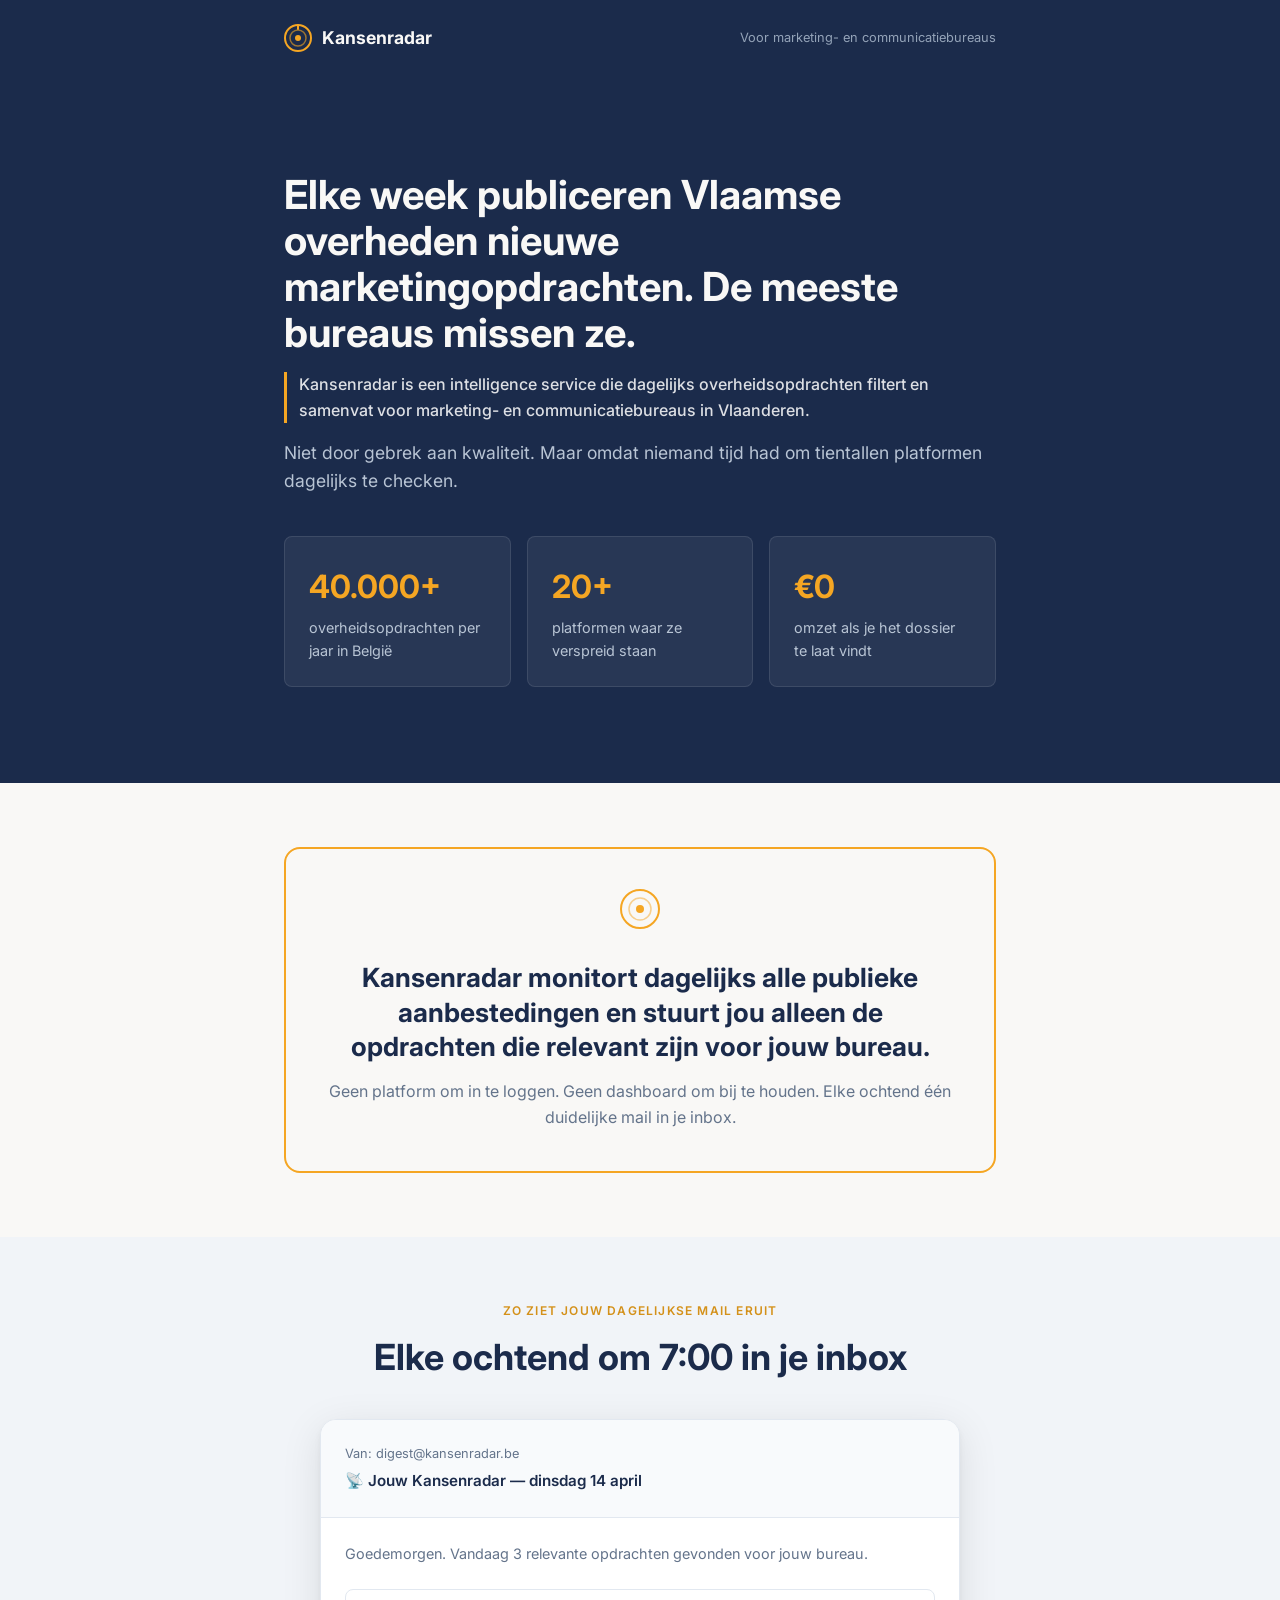
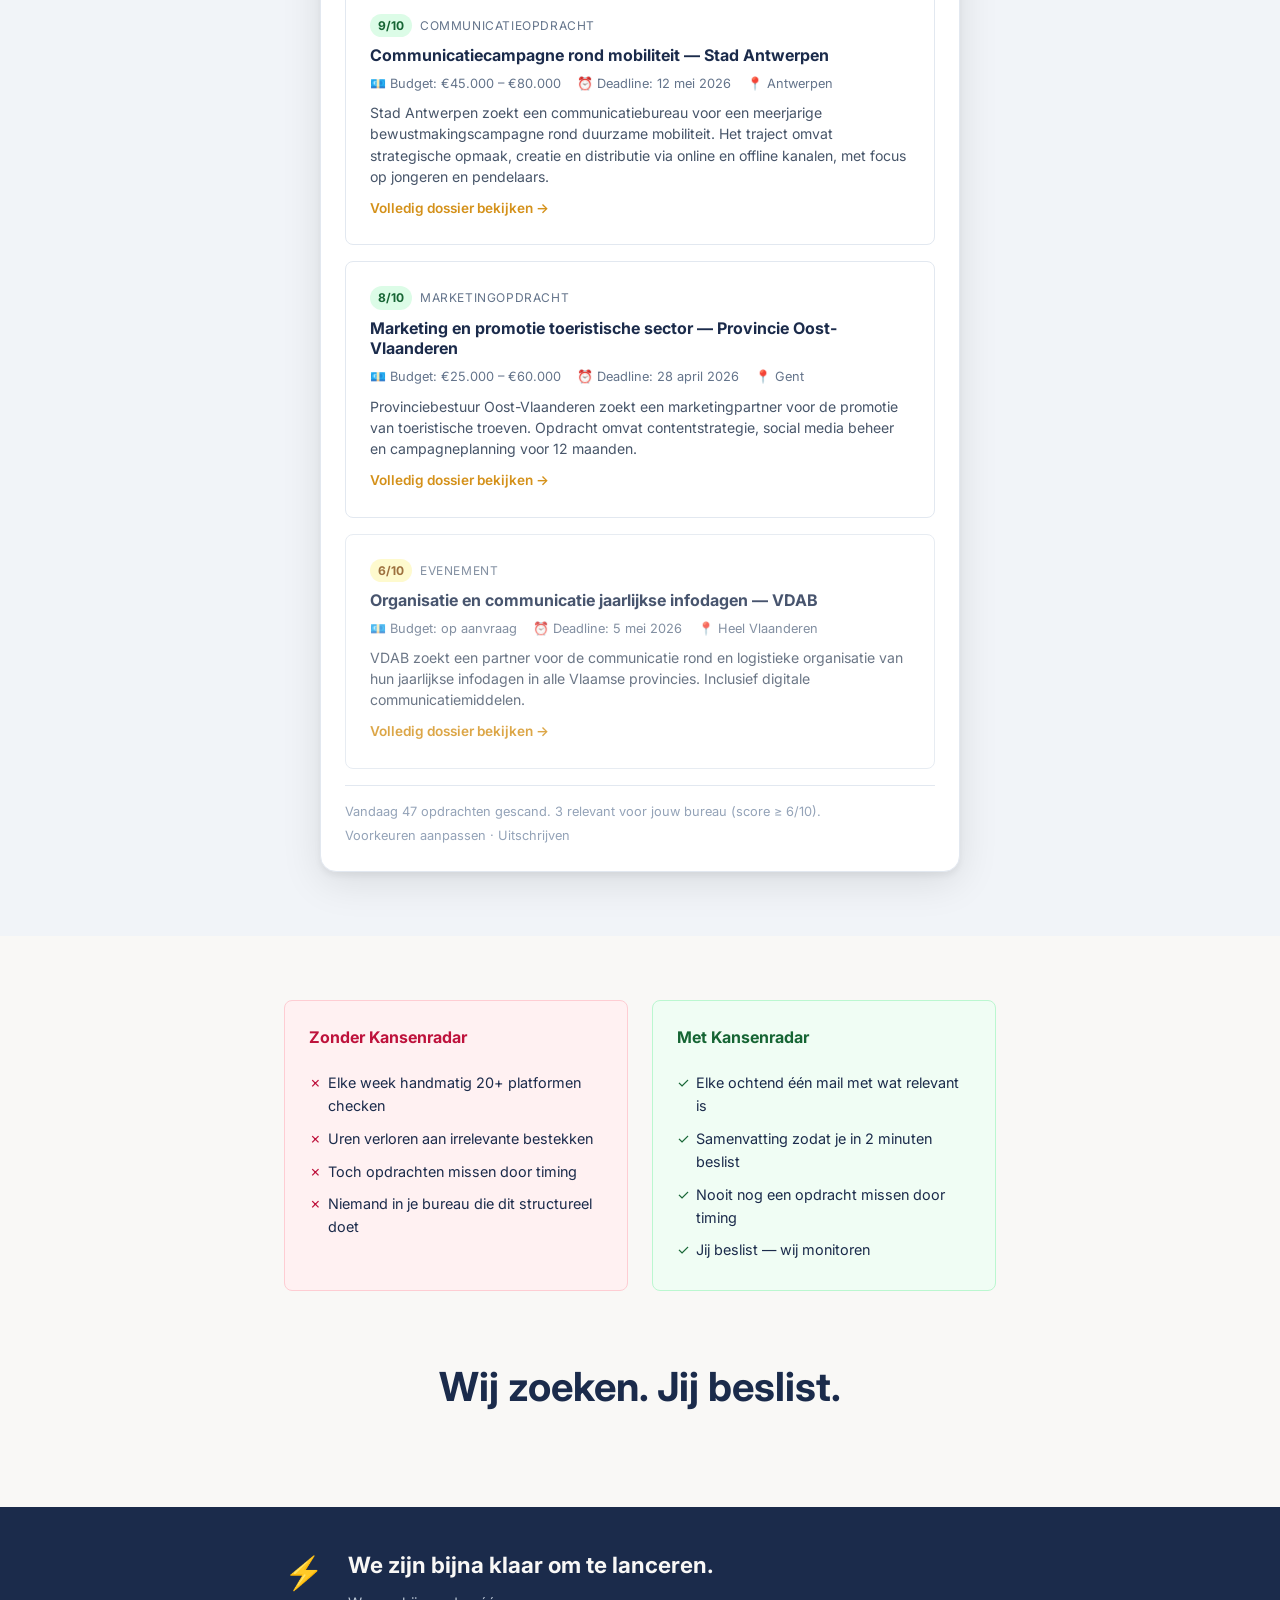
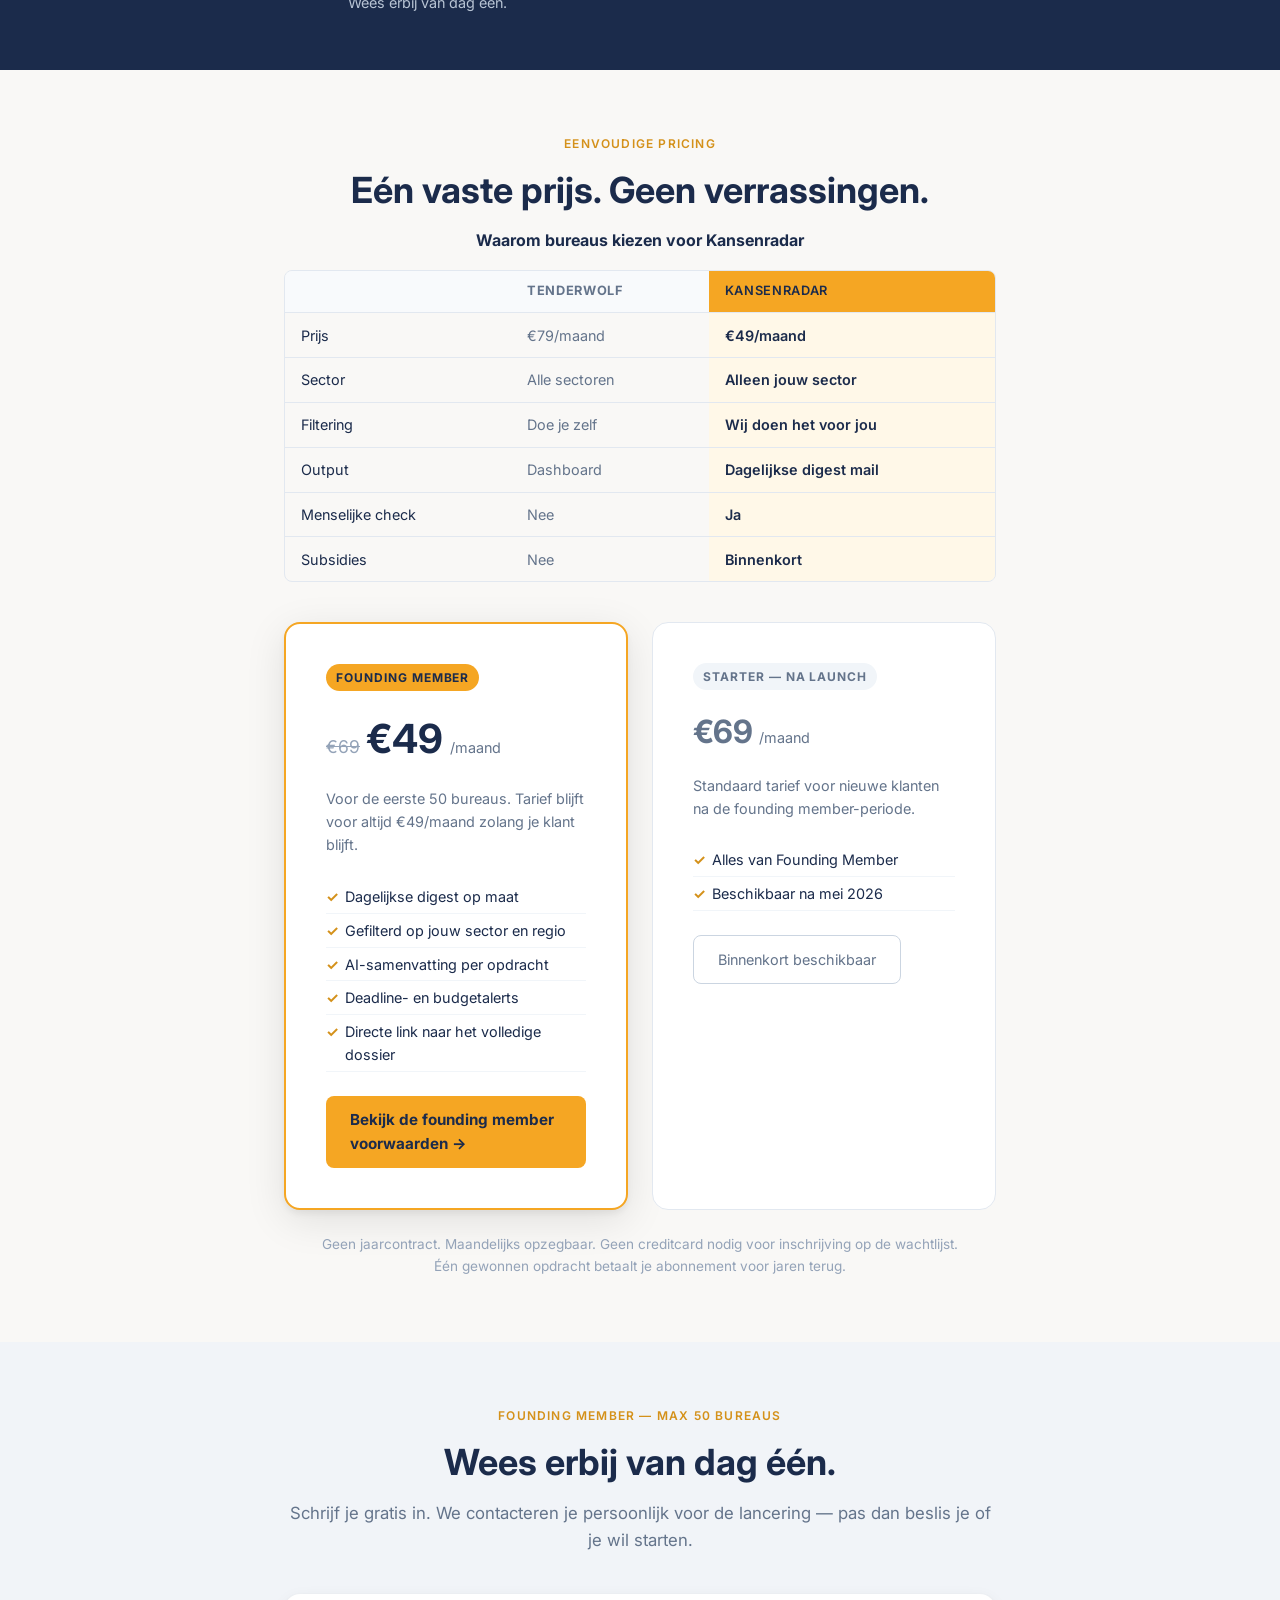
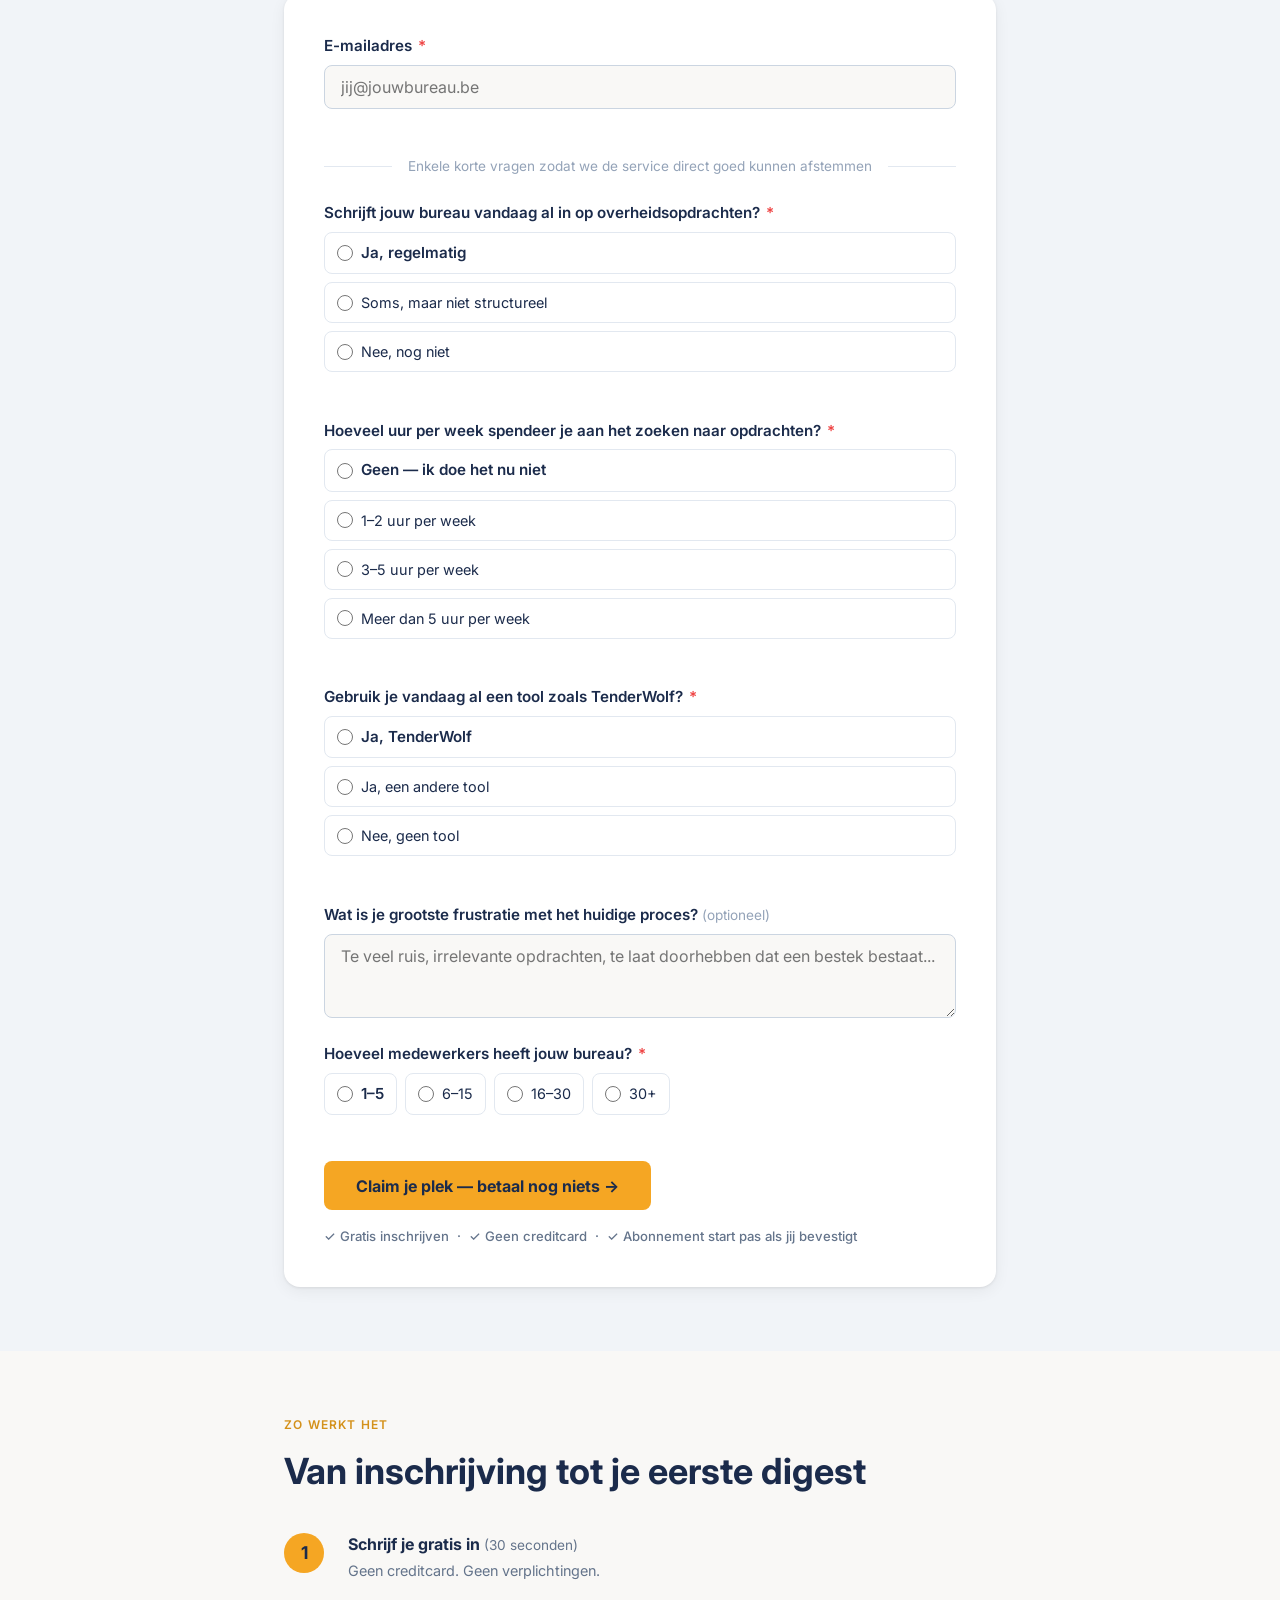
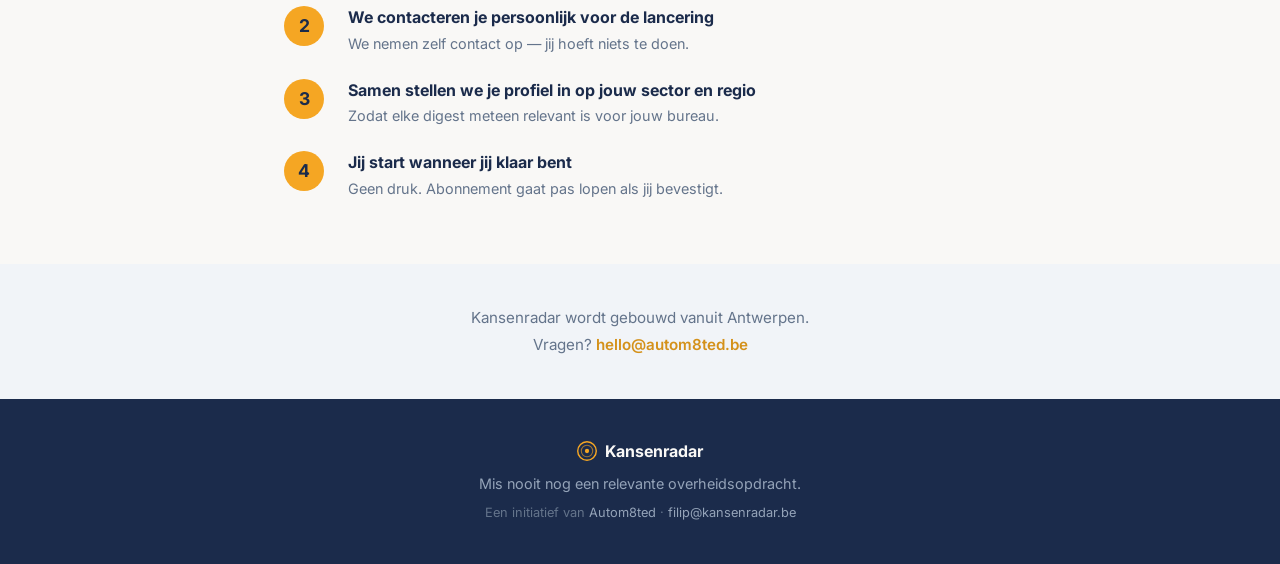
==== site/index.html @ 18890b1b "Update landing page copy, pricing, and structure - Remove supertitle and replace hero headline - Add" ====
<!DOCTYPE html>
<html lang="nl-BE">
<head>
    <meta charset="UTF-8">
    <meta name="viewport" content="width=device-width, initial-scale=1.0">
    <title>Kansenradar — Overheidsopdrachten voor marketing- en communicatiebureaus</title>
    <meta name="description" content="Mis nooit nog een relevante overheidsopdracht. Kansenradar monitort dagelijks alle publieke aanbestedingen en stuurt jou alleen de kansen die echt relevant zijn voor jouw bureau.">

    <!-- Open Graph -->
    <meta property="og:title" content="Kansenradar — Mis nooit nog een relevante overheidsopdracht">
    <meta property="og:description" content="Dagelijks gefilterde en samengevatte overheidsopdrachten in je inbox. Speciaal voor Belgische marketing- en communicatiebureaus.">
    <meta property="og:image" content="https://kansenradar.be/assets/og-image.png">
    <meta property="og:url" content="https://kansenradar.be/">
    <meta property="og:type" content="website">
    <meta property="og:locale" content="nl_BE">

    <!-- Twitter Card -->
    <meta name="twitter:card" content="summary_large_image">
    <meta name="twitter:title" content="Kansenradar">
    <meta name="twitter:description" content="Dagelijks gefilterde overheidsopdrachten voor marketing- en communicatiebureaus.">
    <meta name="twitter:image" content="https://kansenradar.be/assets/og-image.png">

    <link rel="canonical" href="https://kansenradar.be/">

    <!-- Favicon -->
    <link rel="icon" type="image/svg+xml" href="assets/favicon.svg">
    <link rel="icon" type="image/x-icon" href="assets/favicon.ico">

    <!-- Inter Font -->
    <link rel="preconnect" href="https://fonts.googleapis.com">
    <link rel="preconnect" href="https://fonts.gstatic.com" crossorigin>
    <link href="https://fonts.googleapis.com/css2?family=Inter:wght@400;600;700&display=swap" rel="stylesheet">

    <link rel="stylesheet" href="css/style.css">
</head>
<body>

    <!-- HEADER -->
    <header class="site-header">
        <div class="container">
            <div class="logo">
                <svg width="28" height="28" viewBox="0 0 28 28" fill="none" aria-hidden="true">
                    <circle cx="14" cy="14" r="13" stroke="#F5A623" stroke-width="2"/>
                    <circle cx="14" cy="14" r="8" stroke="#F5A623" stroke-width="1.5" opacity="0.6"/>
                    <circle cx="14" cy="14" r="3" fill="#F5A623"/>
                    <line x1="14" y1="1" x2="14" y2="5" stroke="#F5A623" stroke-width="2" stroke-linecap="round"/>
                </svg>
                <span>Kansenradar</span>
            </div>
            <p class="header-tag">Voor marketing- en communicatiebureaus</p>
        </div>
    </header>

    <main>

        <!-- 1. PROBLEEM -->
        <section class="section-problem">
            <div class="container">
                <h1>Elke week publiceren Vlaamse overheden nieuwe marketingopdrachten. De meeste bureaus missen ze.</h1>
                <p class="positioning-line">Kansenradar is een intelligence service die dagelijks overheidsopdrachten filtert en samenvat voor marketing- en communicatiebureaus in Vlaanderen.</p>
                <p class="lead">Niet door gebrek aan kwaliteit. Maar omdat niemand tijd had om tientallen platformen dagelijks te checken.</p>
                <div class="problem-stats">
                    <div class="stat">
                        <span class="stat-num">40.000+</span>
                        <span class="stat-label">overheidsopdrachten per jaar in België</span>
                    </div>
                    <div class="stat">
                        <span class="stat-num">20+</span>
                        <span class="stat-label">platformen waar ze verspreid staan</span>
                    </div>
                    <div class="stat">
                        <span class="stat-num">€0</span>
                        <span class="stat-label">omzet als je het dossier te laat vindt</span>
                    </div>
                </div>
            </div>
        </section>

        <!-- 2. OPLOSSING -->
        <section class="section-solution">
            <div class="container">
                <div class="solution-card">
                    <div class="solution-icon" aria-hidden="true">
                        <svg width="40" height="40" viewBox="0 0 40 40" fill="none">
                            <circle cx="20" cy="20" r="19" stroke="#F5A623" stroke-width="2"/>
                            <circle cx="20" cy="20" r="11" stroke="#F5A623" stroke-width="1.5" opacity="0.5"/>
                            <circle cx="20" cy="20" r="4" fill="#F5A623"/>
                        </svg>
                    </div>
                    <h2>Kansenradar monitort dagelijks alle publieke aanbestedingen en stuurt jou alleen de opdrachten die relevant zijn voor jouw bureau.</h2>
                    <p>Geen platform om in te loggen. Geen dashboard om bij te houden. Elke ochtend één duidelijke mail in je inbox.</p>
                </div>
            </div>
        </section>

        <!-- 3. CONCRETE OUTPUT — Digest mockup -->
        <section class="section-output">
            <div class="container">
                <p class="eyebrow">Zo ziet jouw dagelijkse mail eruit</p>
                <h2 class="section-title">Elke ochtend om 7:00 in je inbox</h2>

                <div class="digest-mockup">
                    <div class="digest-header">
                        <div class="digest-meta">
                            <span class="digest-from">Van: digest@kansenradar.be</span>
                            <span class="digest-subject">📡 Jouw Kansenradar — dinsdag 14 april</span>
                        </div>
                    </div>
                    <div class="digest-body">
                        <p class="digest-intro">Goedemorgen. Vandaag 3 relevante opdrachten gevonden voor jouw bureau.</p>

                        <div class="digest-tender">
                            <div class="digest-tender-header">
                                <span class="tender-score score-high">9/10</span>
                                <span class="tender-type">Communicatieopdracht</span>
                            </div>
                            <h3 class="tender-title">Communicatiecampagne rond mobiliteit — Stad Antwerpen</h3>
                            <div class="tender-details">
                                <span>💶 Budget: €45.000 – €80.000</span>
                                <span>⏰ Deadline: 12 mei 2026</span>
                                <span>📍 Antwerpen</span>
                            </div>
                            <p class="tender-summary">Stad Antwerpen zoekt een communicatiebureau voor een meerjarige bewustmakingscampagne rond duurzame mobiliteit. Het traject omvat strategische opmaak, creatie en distributie via online en offline kanalen, met focus op jongeren en pendelaars.</p>
                            <a href="#" class="tender-link" onclick="return false;">Volledig dossier bekijken →</a>
                        </div>

                        <div class="digest-tender">
                            <div class="digest-tender-header">
                                <span class="tender-score score-high">8/10</span>
                                <span class="tender-type">Marketingopdracht</span>
                            </div>
                            <h3 class="tender-title">Marketing en promotie toeristische sector — Provincie Oost-Vlaanderen</h3>
                            <div class="tender-details">
                                <span>💶 Budget: €25.000 – €60.000</span>
                                <span>⏰ Deadline: 28 april 2026</span>
                                <span>📍 Gent</span>
                            </div>
                            <p class="tender-summary">Provinciebestuur Oost-Vlaanderen zoekt een marketingpartner voor de promotie van toeristische troeven. Opdracht omvat contentstrategie, social media beheer en campagneplanning voor 12 maanden.</p>
                            <a href="#" class="tender-link" onclick="return false;">Volledig dossier bekijken →</a>
                        </div>

                        <div class="digest-tender digest-tender--medium">
                            <div class="digest-tender-header">
                                <span class="tender-score score-medium">6/10</span>
                                <span class="tender-type">Evenement</span>
                            </div>
                            <h3 class="tender-title">Organisatie en communicatie jaarlijkse infodagen — VDAB</h3>
                            <div class="tender-details">
                                <span>💶 Budget: op aanvraag</span>
                                <span>⏰ Deadline: 5 mei 2026</span>
                                <span>📍 Heel Vlaanderen</span>
                            </div>
                            <p class="tender-summary">VDAB zoekt een partner voor de communicatie rond en logistieke organisatie van hun jaarlijkse infodagen in alle Vlaamse provincies. Inclusief digitale communicatiemiddelen.</p>
                            <a href="#" class="tender-link" onclick="return false;">Volledig dossier bekijken →</a>
                        </div>

                        <div class="digest-footer-note">
                            <p>Vandaag 47 opdrachten gescand. 3 relevant voor jouw bureau (score ≥ 6/10).</p>
                            <p class="digest-unsubscribe">Voorkeuren aanpassen · Uitschrijven</p>
                        </div>
                    </div>
                </div>
            </div>
        </section>

        <!-- 4. TIJDSWINST -->
        <section class="section-time">
            <div class="container">
                <div class="time-grid">
                    <div class="time-without">
                        <h3>Zonder Kansenradar</h3>
                        <ul>
                            <li>Elke week handmatig 20+ platformen checken</li>
                            <li>Uren verloren aan irrelevante bestekken</li>
                            <li>Toch opdrachten missen door timing</li>
                            <li>Niemand in je bureau die dit structureel doet</li>
                        </ul>
                    </div>
                    <div class="time-with">
                        <h3>Met Kansenradar</h3>
                        <ul>
                            <li>Elke ochtend één mail met wat relevant is</li>
                            <li>Samenvatting zodat je in 2 minuten beslist</li>
                            <li>Nooit nog een opdracht missen door timing</li>
                            <li>Jij beslist — wij monitoren</li>
                        </ul>
                    </div>
                </div>
                <div class="time-statement">
                    <p class="tagline-large">Wij zoeken. Jij beslist.</p>
                </div>
            </div>
        </section>

        <!-- 5. SCHAARSTE -->
        <section class="section-scarcity">
            <div class="container">
                <div class="scarcity-banner">
                    <div class="scarcity-icon" aria-hidden="true">⚡</div>
                    <div>
                        <h2>We zijn bijna klaar om te lanceren.</h2>
                        <p>Wees erbij van dag één.</p>
                    </div>
                </div>
            </div>
        </section>

        <!-- 6. PRICING -->
        <section class="section-pricing">
            <div class="container">
                <p class="eyebrow">Eenvoudige pricing</p>
                <h2 class="section-title">Eén vaste prijs. Geen verrassingen.</h2>

                <div class="comparison-table-wrapper">
                    <h3 class="comparison-title">Waarom bureaus kiezen voor Kansenradar</h3>
                    <div class="comparison-scroll">
                        <table class="comparison-table">
                            <thead>
                                <tr>
                                    <th></th>
                                    <th class="col-competitor">TenderWolf</th>
                                    <th class="col-us">Kansenradar</th>
                                </tr>
                            </thead>
                            <tbody>
                                <tr>
                                    <td>Prijs</td>
                                    <td class="col-competitor">€79/maand</td>
                                    <td class="col-us">€49/maand</td>
                                </tr>
                                <tr>
                                    <td>Sector</td>
                                    <td class="col-competitor">Alle sectoren</td>
                                    <td class="col-us">Alleen jouw sector</td>
                                </tr>
                                <tr>
                                    <td>Filtering</td>
                                    <td class="col-competitor">Doe je zelf</td>
                                    <td class="col-us">Wij doen het voor jou</td>
                                </tr>
                                <tr>
                                    <td>Output</td>
                                    <td class="col-competitor">Dashboard</td>
                                    <td class="col-us">Dagelijkse digest mail</td>
                                </tr>
                                <tr>
                                    <td>Menselijke check</td>
                                    <td class="col-competitor">Nee</td>
                                    <td class="col-us">Ja</td>
                                </tr>
                                <tr>
                                    <td>Subsidies</td>
                                    <td class="col-competitor">Nee</td>
                                    <td class="col-us">Binnenkort</td>
                                </tr>
                            </tbody>
                        </table>
                    </div>
                </div>

                <div class="pricing-cards">
                    <div class="pricing-card pricing-card--featured">
                        <div class="pricing-badge">FOUNDING MEMBER</div>
                        <div class="pricing-price">
                            <span class="price-original">€69</span>
                            <span class="price-current">€49</span>
                            <span class="price-period">/maand</span>
                        </div>
                        <p class="pricing-desc">Voor de eerste 50 bureaus. Tarief blijft voor altijd €49/maand zolang je klant blijft.</p>
                        <ul class="pricing-features">
                            <li>Dagelijkse digest op maat</li>
                            <li>Gefilterd op jouw sector en regio</li>
                            <li>AI-samenvatting per opdracht</li>
                            <li>Deadline- en budgetalerts</li>
                            <li>Directe link naar het volledige dossier</li>
                        </ul>
                        <a href="#formulier" class="btn-primary">Bekijk de founding member voorwaarden →</a>
                    </div>
                    <div class="pricing-card">
                        <div class="pricing-badge pricing-badge--light">STARTER — NA LAUNCH</div>
                        <div class="pricing-price">
                            <span class="price-current price-current--secondary">€69</span>
                            <span class="price-period">/maand</span>
                        </div>
                        <p class="pricing-desc">Standaard tarief voor nieuwe klanten na de founding member-periode.</p>
                        <ul class="pricing-features">
                            <li>Alles van Founding Member</li>
                            <li>Beschikbaar na mei 2026</li>
                        </ul>
                        <span class="btn-secondary">Binnenkort beschikbaar</span>
                    </div>
                </div>
                <p class="pricing-note">Geen jaarcontract. Maandelijks opzegbaar. Geen creditcard nodig voor inschrijving op de wachtlijst.<br>Één gewonnen opdracht betaalt je abonnement voor jaren terug.</p>
            </div>
        </section>

        <!-- 7. WACHTLIJSTFORMULIER -->
        <section class="section-waitlist" id="formulier">
            <div class="container">
                <p class="eyebrow">Founding Member — max 50 bureaus</p>
                <h2 class="section-title">Wees erbij van dag één.</h2>
                <p class="section-subtitle">Schrijf je gratis in. We contacteren je persoonlijk voor de lancering — pas dan beslis je of je wil starten.</p>

                <div class="waitlist-form-wrapper">
                    <form id="waitlist-form" class="waitlist-form" novalidate>

                        <div class="form-group">
                            <label for="email">E-mailadres <span class="required">*</span></label>
                            <input type="email" id="email" name="email" placeholder="jij@jouwbureau.be" required autocomplete="email">
                            <span class="field-error" id="email-error"></span>
                        </div>

                        <div class="form-divider">
                            <span>Enkele korte vragen zodat we de service direct goed kunnen afstemmen</span>
                        </div>

                        <div class="form-group">
                            <label>Schrijft jouw bureau vandaag al in op overheidsopdrachten? <span class="required">*</span></label>
                            <div class="radio-group">
                                <label class="radio-option">
                                    <input type="radio" name="schrijft_al_in" value="ja"> Ja, regelmatig
                                </label>
                                <label class="radio-option">
                                    <input type="radio" name="schrijft_al_in" value="soms"> Soms, maar niet structureel
                                </label>
                                <label class="radio-option">
                                    <input type="radio" name="schrijft_al_in" value="nee"> Nee, nog niet
                                </label>
                            </div>
                            <span class="field-error" id="schrijft-error"></span>
                        </div>

                        <div class="form-group">
                            <label>Hoeveel uur per week spendeer je aan het zoeken naar opdrachten? <span class="required">*</span></label>
                            <div class="radio-group">
                                <label class="radio-option">
                                    <input type="radio" name="uren_per_week" value="0"> Geen — ik doe het nu niet
                                </label>
                                <label class="radio-option">
                                    <input type="radio" name="uren_per_week" value="1-2"> 1–2 uur per week
                                </label>
                                <label class="radio-option">
                                    <input type="radio" name="uren_per_week" value="3-5"> 3–5 uur per week
                                </label>
                                <label class="radio-option">
                                    <input type="radio" name="uren_per_week" value="5+"> Meer dan 5 uur per week
                                </label>
                            </div>
                            <span class="field-error" id="uren-error"></span>
                        </div>

                        <div class="form-group">
                            <label>Gebruik je vandaag al een tool zoals TenderWolf? <span class="required">*</span></label>
                            <div class="radio-group">
                                <label class="radio-option">
                                    <input type="radio" name="gebruikt_tool" value="ja-tenderwolf"> Ja, TenderWolf
                                </label>
                                <label class="radio-option">
                                    <input type="radio" name="gebruikt_tool" value="ja-andere"> Ja, een andere tool
                                </label>
                                <label class="radio-option">
                                    <input type="radio" name="gebruikt_tool" value="nee"> Nee, geen tool
                                </label>
                            </div>
                            <span class="field-error" id="tool-error"></span>
                        </div>

                        <div class="form-group">
                            <label for="frustratie">Wat is je grootste frustratie met het huidige proces? <span class="optional">(optioneel)</span></label>
                            <textarea id="frustratie" name="grootste_frustratie" rows="3" placeholder="Te veel ruis, irrelevante opdrachten, te laat doorhebben dat een bestek bestaat..."></textarea>
                        </div>

                        <div class="form-group">
                            <label>Hoeveel medewerkers heeft jouw bureau? <span class="required">*</span></label>
                            <div class="radio-group radio-group--inline">
                                <label class="radio-option">
                                    <input type="radio" name="aantal_medewerkers" value="1-5"> 1–5
                                </label>
                                <label class="radio-option">
                                    <input type="radio" name="aantal_medewerkers" value="6-15"> 6–15
                                </label>
                                <label class="radio-option">
                                    <input type="radio" name="aantal_medewerkers" value="16-30"> 16–30
                                </label>
                                <label class="radio-option">
                                    <input type="radio" name="aantal_medewerkers" value="30+"> 30+
                                </label>
                            </div>
                            <span class="field-error" id="medewerkers-error"></span>
                        </div>

                        <div class="form-submit">
                            <button type="submit" class="btn-primary btn-large" id="submit-btn">
                                <span class="btn-text">Claim je plek — betaal nog niets →</span>
                                <span class="btn-loading" hidden>Bezig...</span>
                            </button>
                            <p class="form-disclaimer">✓ Gratis inschrijven &nbsp;·&nbsp; ✓ Geen creditcard &nbsp;·&nbsp; ✓ Abonnement start pas als jij bevestigt</p>
                        </div>

                    </form>

                    <div id="waitlist-success" class="success-message" hidden>
                        <div class="success-icon" aria-hidden="true">✓</div>
                        <h3>Je staat op de lijst.</h3>
                        <p>We nemen contact op zodra we klaar zijn voor de founding member onboarding. Verwacht een berichtje begin mei 2026.</p>
                        <p class="success-note">Heb je vragen? Stuur een mail naar <a href="mailto:filip@kansenradar.be">filip@kansenradar.be</a></p>
                    </div>
                </div>
            </div>
        </section>

        <!-- 8. ZO WERKT HET -->
        <section class="section-how">
            <div class="container">
                <p class="eyebrow">Zo werkt het</p>
                <h2 class="section-title">Van inschrijving tot je eerste digest</h2>
                <div class="steps">
                    <div class="step">
                        <div class="step-number">1</div>
                        <div class="step-content">
                            <h3>Schrijf je gratis in <span class="step-note">(30 seconden)</span></h3>
                            <p>Geen creditcard. Geen verplichtingen.</p>
                        </div>
                    </div>
                    <div class="step">
                        <div class="step-number">2</div>
                        <div class="step-content">
                            <h3>We contacteren je persoonlijk voor de lancering</h3>
                            <p>We nemen zelf contact op — jij hoeft niets te doen.</p>
                        </div>
                    </div>
                    <div class="step">
                        <div class="step-number">3</div>
                        <div class="step-content">
                            <h3>Samen stellen we je profiel in op jouw sector en regio</h3>
                            <p>Zodat elke digest meteen relevant is voor jouw bureau.</p>
                        </div>
                    </div>
                    <div class="step">
                        <div class="step-number">4</div>
                        <div class="step-content">
                            <h3>Jij start wanneer jij klaar bent</h3>
                            <p>Geen druk. Abonnement gaat pas lopen als jij bevestigt.</p>
                        </div>
                    </div>
                </div>
            </div>
        </section>

    </main>

    <!-- WIE ZIJN WIJ -->
    <section class="section-about">
        <div class="container">
            <p class="about-text">Kansenradar wordt gebouwd vanuit Antwerpen.<br>Vragen? <a href="mailto:hello@autom8ted.be">hello@autom8ted.be</a></p>
        </div>
    </section>

    <!-- FOOTER -->
    <footer class="site-footer">
        <div class="container">
            <div class="footer-logo">
                <svg width="20" height="20" viewBox="0 0 28 28" fill="none" aria-hidden="true">
                    <circle cx="14" cy="14" r="13" stroke="#F5A623" stroke-width="2"/>
                    <circle cx="14" cy="14" r="8" stroke="#F5A623" stroke-width="1.5" opacity="0.6"/>
                    <circle cx="14" cy="14" r="3" fill="#F5A623"/>
                </svg>
                <span>Kansenradar</span>
            </div>
            <p class="footer-tagline">Mis nooit nog een relevante overheidsopdracht.</p>
            <p class="footer-legal">Een initiatief van <a href="https://autom8ted.be">Autom8ted</a> · <a href="mailto:filip@kansenradar.be">filip@kansenradar.be</a></p>
        </div>
    </footer>

    <script src="js/main.js"></script>
</body>
</html>
---- site/css/style.css ----
/* Kansenradar — Stylesheet
   Mobile-first, single breakpoint at 768px
   Vanilla CSS, no preprocessor, no framework */

/* =====================
   CSS CUSTOM PROPERTIES
   ===================== */
:root {
    --navy: #1B2B4B;
    --amber: #F5A623;
    --amber-dark: #D4911A;
    --white: #F9F8F6;
    --slate: #64748B;
    --slate-light: #94A3B8;
    --green: #22C55E;
    --red: #EF4444;

    --font: 'Inter', -apple-system, BlinkMacSystemFont, 'Segoe UI', sans-serif;

    --space-xs: 0.5rem;
    --space-sm: 1rem;
    --space-md: 1.5rem;
    --space-lg: 2.5rem;
    --space-xl: 4rem;
    --space-2xl: 6rem;

    --radius: 8px;
    --radius-lg: 16px;
    --shadow: 0 1px 3px rgba(0,0,0,0.08), 0 4px 16px rgba(0,0,0,0.06);
    --shadow-lg: 0 4px 6px rgba(0,0,0,0.05), 0 10px 40px rgba(0,0,0,0.10);
}

/* =====================
   RESET & BASE
   ===================== */
*, *::before, *::after {
    box-sizing: border-box;
    margin: 0;
    padding: 0;
}

html {
    scroll-behavior: smooth;
}

body {
    font-family: var(--font);
    font-size: 1rem;
    line-height: 1.6;
    color: var(--navy);
    background-color: var(--white);
    -webkit-font-smoothing: antialiased;
}

img {
    max-width: 100%;
    height: auto;
    display: block;
}

a {
    color: var(--amber-dark);
    text-decoration: none;
}

a:hover {
    text-decoration: underline;
}

ul {
    list-style: none;
}

/* =====================
   LAYOUT
   ===================== */
.container {
    width: 100%;
    max-width: 760px;
    margin: 0 auto;
    padding: 0 var(--space-md);
}

section {
    padding: var(--space-xl) 0;
}

/* =====================
   TYPOGRAPHY HELPERS
   ===================== */
.eyebrow {
    font-size: 0.75rem;
    font-weight: 600;
    text-transform: uppercase;
    letter-spacing: 0.1em;
    color: var(--amber-dark);
    margin-bottom: var(--space-sm);
}

.section-title {
    font-size: 1.75rem;
    font-weight: 700;
    color: var(--navy);
    line-height: 1.2;
    margin-bottom: var(--space-sm);
}

.section-subtitle {
    color: var(--slate);
    font-size: 1.05rem;
    margin-bottom: var(--space-lg);
}

.lead {
    font-size: 1.1rem;
    color: var(--slate);
    margin-top: var(--space-sm);
}

@media (min-width: 768px) {
    .section-title { font-size: 2.25rem; }
}

/* =====================
   HEADER
   ===================== */
.site-header {
    background-color: var(--navy);
    padding: var(--space-md) 0;
    position: sticky;
    top: 0;
    z-index: 100;
}

.site-header .container {
    display: flex;
    align-items: center;
    justify-content: space-between;
    gap: var(--space-sm);
}

.logo {
    display: flex;
    align-items: center;
    gap: 0.6rem;
    font-size: 1.1rem;
    font-weight: 700;
    color: var(--white);
}

.header-tag {
    font-size: 0.8rem;
    color: var(--slate-light);
    display: none;
}

@media (min-width: 480px) {
    .header-tag { display: block; }
}

/* =====================
   SECTION: PROBLEM
   ===================== */
.section-problem {
    background-color: var(--navy);
    color: var(--white);
    padding-top: var(--space-2xl);
    padding-bottom: var(--space-2xl);
}

.section-problem .eyebrow {
    color: var(--amber);
}

.section-problem h1 {
    font-size: 2rem;
    font-weight: 700;
    line-height: 1.15;
    margin-bottom: var(--space-sm);
    color: var(--white);
}

.section-problem .lead {
    color: #B8C4D4;
}

.problem-stats {
    display: grid;
    grid-template-columns: 1fr;
    gap: var(--space-sm);
    margin-top: var(--space-lg);
}

.stat {
    background: rgba(255,255,255,0.06);
    border: 1px solid rgba(255,255,255,0.1);
    border-radius: var(--radius);
    padding: var(--space-md);
    display: flex;
    flex-direction: column;
    gap: 0.25rem;
}

.stat-num {
    font-size: 2rem;
    font-weight: 700;
    color: var(--amber);
}

.stat-label {
    font-size: 0.9rem;
    color: #B8C4D4;
}

@media (min-width: 600px) {
    .section-problem h1 { font-size: 2.5rem; }
    .problem-stats { grid-template-columns: repeat(3, 1fr); }
}

/* =====================
   SECTION: SOLUTION
   ===================== */
.section-solution {
    background-color: var(--white);
}

.solution-card {
    background: var(--white);
    border: 2px solid var(--amber);
    border-radius: var(--radius-lg);
    padding: var(--space-lg);
    text-align: center;
}

.solution-icon {
    margin: 0 auto var(--space-md);
}

.solution-card h2 {
    font-size: 1.4rem;
    font-weight: 700;
    color: var(--navy);
    margin-bottom: var(--space-sm);
    line-height: 1.3;
}

.solution-card p {
    color: var(--slate);
    font-size: 1rem;
}

@media (min-width: 768px) {
    .solution-card h2 { font-size: 1.65rem; }
}

/* =====================
   SECTION: OUTPUT (digest mockup)
   ===================== */
.section-output {
    background-color: #F1F4F8;
    text-align: center;
}

.section-output .section-title {
    margin-bottom: var(--space-lg);
}

.digest-mockup {
    background: #FFFFFF;
    border-radius: var(--radius-lg);
    box-shadow: var(--shadow-lg);
    overflow: hidden;
    text-align: left;
    border: 1px solid #E2E8F0;
    max-width: 640px;
    margin: 0 auto;
}

.digest-header {
    background: #F8FAFC;
    border-bottom: 1px solid #E2E8F0;
    padding: var(--space-md);
}

.digest-meta {
    display: flex;
    flex-direction: column;
    gap: 0.25rem;
}

.digest-from {
    font-size: 0.8rem;
    color: var(--slate);
}

.digest-subject {
    font-size: 0.95rem;
    font-weight: 600;
    color: var(--navy);
}

.digest-body {
    padding: var(--space-md);
}

.digest-intro {
    color: var(--slate);
    margin-bottom: var(--space-md);
    font-size: 0.9rem;
}

.digest-tender {
    border: 1px solid #E2E8F0;
    border-radius: var(--radius);
    padding: var(--space-md);
    margin-bottom: var(--space-sm);
}

.digest-tender--medium {
    opacity: 0.8;
}

.digest-tender-header {
    display: flex;
    align-items: center;
    gap: var(--space-xs);
    margin-bottom: var(--space-xs);
}

.tender-score {
    font-size: 0.75rem;
    font-weight: 700;
    padding: 2px 8px;
    border-radius: 99px;
}

.score-high {
    background: #DCFCE7;
    color: #166534;
}

.score-medium {
    background: #FEF9C3;
    color: #854D0E;
}

.tender-type {
    font-size: 0.75rem;
    color: var(--slate);
    text-transform: uppercase;
    letter-spacing: 0.05em;
}

.tender-title {
    font-size: 1rem;
    font-weight: 700;
    color: var(--navy);
    margin-bottom: var(--space-xs);
    line-height: 1.3;
}

.tender-details {
    display: flex;
    flex-wrap: wrap;
    gap: 0.4rem var(--space-sm);
    font-size: 0.8rem;
    color: var(--slate);
    margin-bottom: var(--space-xs);
}

.tender-summary {
    font-size: 0.88rem;
    color: #475569;
    line-height: 1.5;
    margin-bottom: var(--space-xs);
}

.tender-link {
    font-size: 0.85rem;
    font-weight: 600;
    color: var(--amber-dark);
    display: inline-block;
}

.digest-footer-note {
    border-top: 1px solid #E2E8F0;
    padding-top: var(--space-sm);
    margin-top: var(--space-sm);
    font-size: 0.8rem;
    color: var(--slate-light);
}

.digest-unsubscribe {
    margin-top: 0.25rem;
}

/* =====================
   SECTION: TIME
   ===================== */
.section-time {
    background-color: var(--white);
}

.time-grid {
    display: grid;
    grid-template-columns: 1fr;
    gap: var(--space-md);
    margin-bottom: var(--space-lg);
}

.time-without, .time-with {
    padding: var(--space-md);
    border-radius: var(--radius);
}

.time-without {
    background: #FFF1F2;
    border: 1px solid #FECDD3;
}

.time-with {
    background: #F0FDF4;
    border: 1px solid #BBF7D0;
}

.time-without h3 {
    color: #BE123C;
    font-size: 1rem;
    font-weight: 700;
    margin-bottom: var(--space-sm);
}

.time-with h3 {
    color: #166534;
    font-size: 1rem;
    font-weight: 700;
    margin-bottom: var(--space-sm);
}

.time-without li, .time-with li {
    font-size: 0.9rem;
    padding: 0.3rem 0;
    padding-left: 1.2rem;
    position: relative;
    color: var(--navy);
}

.time-without li::before {
    content: '✗';
    position: absolute;
    left: 0;
    color: #BE123C;
}

.time-with li::before {
    content: '✓';
    position: absolute;
    left: 0;
    color: #166534;
}

.time-statement {
    text-align: center;
    padding: var(--space-md) 0;
}

.tagline-large {
    font-size: 2rem;
    font-weight: 700;
    color: var(--navy);
}

@media (min-width: 600px) {
    .time-grid { grid-template-columns: 1fr 1fr; }
    .tagline-large { font-size: 2.5rem; }
}

/* =====================
   SECTION: SCARCITY
   ===================== */
.section-scarcity {
    background-color: var(--navy);
    padding: var(--space-lg) 0;
}

.scarcity-banner {
    display: flex;
    gap: var(--space-md);
    align-items: flex-start;
}

.scarcity-icon {
    font-size: 2rem;
    flex-shrink: 0;
}

.scarcity-banner h2 {
    color: var(--white);
    font-size: 1.4rem;
    margin-bottom: var(--space-xs);
}

.scarcity-banner p {
    color: #B8C4D4;
    font-size: 0.9rem;
    margin-bottom: var(--space-sm);
}

.scarcity-counter {
    display: flex;
    flex-direction: column;
    gap: 0.4rem;
}

.counter-bar {
    height: 8px;
    background: rgba(255,255,255,0.15);
    border-radius: 99px;
    overflow: hidden;
    max-width: 300px;
}

.counter-fill {
    height: 100%;
    background: var(--amber);
    border-radius: 99px;
    transition: width 0.5s ease;
}

.counter-label {
    font-size: 0.8rem;
    color: var(--amber);
    font-weight: 600;
}

/* =====================
   SECTION: PRICING
   ===================== */
.section-pricing {
    background-color: var(--white);
    text-align: center;
}

.pricing-cards {
    display: grid;
    grid-template-columns: 1fr;
    gap: var(--space-md);
    margin-bottom: var(--space-md);
}

.pricing-card {
    border: 1px solid #E2E8F0;
    border-radius: var(--radius-lg);
    padding: var(--space-lg);
    text-align: left;
    background: #FFFFFF;
}

.pricing-card--featured {
    border-color: var(--amber);
    border-width: 2px;
    box-shadow: var(--shadow-lg);
}

.pricing-badge {
    display: inline-block;
    font-size: 0.75rem;
    font-weight: 700;
    text-transform: uppercase;
    letter-spacing: 0.08em;
    background: var(--amber);
    color: var(--navy);
    padding: 4px 10px;
    border-radius: 99px;
    margin-bottom: var(--space-sm);
}

.pricing-badge--light {
    background: #F1F5F9;
    color: var(--slate);
}

.pricing-price {
    display: flex;
    align-items: baseline;
    gap: 0.4rem;
    margin-bottom: var(--space-sm);
}

.price-original {
    font-size: 1.1rem;
    color: var(--slate-light);
    text-decoration: line-through;
}

.price-current {
    font-size: 2.5rem;
    font-weight: 700;
    color: var(--navy);
}

.price-current--secondary {
    font-size: 2rem;
    color: var(--slate);
}

.price-period {
    font-size: 0.9rem;
    color: var(--slate);
}

.pricing-desc {
    color: var(--slate);
    font-size: 0.9rem;
    margin-bottom: var(--space-md);
}

.pricing-features {
    margin-bottom: var(--space-md);
}

.pricing-features li {
    font-size: 0.9rem;
    padding: 0.3rem 0;
    padding-left: 1.2rem;
    position: relative;
    color: var(--navy);
    border-bottom: 1px solid #F1F5F9;
}

.pricing-features li::before {
    content: '✓';
    position: absolute;
    left: 0;
    color: var(--amber-dark);
    font-weight: 700;
}

.pricing-note {
    font-size: 0.85rem;
    color: var(--slate-light);
}

@media (min-width: 600px) {
    .pricing-cards { grid-template-columns: 1fr 1fr; }
}

/* =====================
   SECTION: WAITLIST FORM
   ===================== */
.section-waitlist {
    background-color: #F1F4F8;
    text-align: center;
}

/* Trust bar above form */
.waitlist-trust-bar {
    display: flex;
    flex-wrap: wrap;
    gap: var(--space-xs) var(--space-md);
    margin-bottom: var(--space-md);
    justify-content: center;
}

.trust-item {
    display: flex;
    align-items: center;
    gap: 0.4rem;
    font-size: 0.875rem;
    font-weight: 600;
    color: var(--navy);
    background: #FFFFFF;
    border: 1.5px solid #CBD5E1;
    border-radius: 99px;
    padding: 0.35rem 0.85rem;
}

.trust-icon {
    font-size: 1rem;
    line-height: 1;
}

.waitlist-form-wrapper {
    background: #FFFFFF;
    border-radius: var(--radius-lg);
    padding: var(--space-lg);
    box-shadow: var(--shadow);
    text-align: left;
    margin-top: var(--space-md);
}

.waitlist-form {
    display: flex;
    flex-direction: column;
    gap: var(--space-md);
}

.form-group {
    display: flex;
    flex-direction: column;
    gap: 0.4rem;
}

.form-group label:first-child {
    font-weight: 600;
    font-size: 0.95rem;
    color: var(--navy);
}

.required {
    color: var(--red);
    margin-left: 2px;
}

.optional {
    color: var(--slate-light);
    font-weight: 400;
    font-size: 0.85rem;
}

input[type="email"],
textarea {
    width: 100%;
    padding: 0.7rem 1rem;
    border: 1.5px solid #CBD5E1;
    border-radius: var(--radius);
    font-family: var(--font);
    font-size: 1rem;
    color: var(--navy);
    background: var(--white);
    transition: border-color 0.15s;
}

input[type="email"]:focus,
textarea:focus {
    outline: none;
    border-color: var(--amber);
}

input[type="email"].error,
textarea.error {
    border-color: var(--red);
}

textarea {
    resize: vertical;
    min-height: 80px;
}

.radio-group {
    display: flex;
    flex-direction: column;
    gap: 0.5rem;
}

.radio-group--inline {
    flex-direction: row;
    flex-wrap: wrap;
    gap: 0.5rem;
}

.radio-option {
    display: flex;
    align-items: center;
    gap: 0.5rem;
    font-size: 0.9rem;
    cursor: pointer;
    padding: 0.5rem 0.75rem;
    border: 1.5px solid #E2E8F0;
    border-radius: var(--radius);
    transition: border-color 0.15s, background-color 0.15s;
}

.radio-option:hover {
    border-color: var(--amber);
    background: #FFFBF0;
}

.radio-option input[type="radio"] {
    accent-color: var(--amber-dark);
    width: 16px;
    height: 16px;
    flex-shrink: 0;
}

.radio-option:has(input:checked) {
    border-color: var(--amber);
    background: #FFF8E8;
}

.field-error {
    font-size: 0.8rem;
    color: var(--red);
    min-height: 1rem;
}

.form-divider {
    text-align: center;
    position: relative;
    color: var(--slate-light);
    font-size: 0.85rem;
}

.form-divider::before {
    content: '';
    position: absolute;
    top: 50%;
    left: 0;
    right: 0;
    height: 1px;
    background: #E2E8F0;
    z-index: 0;
}

.form-divider span {
    position: relative;
    z-index: 1;
    background: #FFFFFF;
    padding: 0 var(--space-sm);
}

.form-submit {
    display: flex;
    flex-direction: column;
    gap: var(--space-sm);
    align-items: flex-start;
}

.form-disclaimer {
    font-size: 0.82rem;
    color: var(--slate);
    font-weight: 500;
}

/* Success message */
.success-message {
    text-align: center;
    padding: var(--space-xl) var(--space-md);
}

.success-icon {
    width: 56px;
    height: 56px;
    border-radius: 50%;
    background: #DCFCE7;
    color: #166534;
    font-size: 1.5rem;
    display: flex;
    align-items: center;
    justify-content: center;
    margin: 0 auto var(--space-md);
    font-weight: 700;
}

.success-message h3 {
    font-size: 1.5rem;
    font-weight: 700;
    color: var(--navy);
    margin-bottom: var(--space-sm);
}

.success-message p {
    color: var(--slate);
    margin-bottom: var(--space-sm);
}

.success-note {
    font-size: 0.9rem;
}

/* =====================
   SECTION: SOCIAL PROOF
   ===================== */
.section-proof {
    background-color: var(--white);
    text-align: center;
}

.proof-placeholder {
    background: #F8FAFC;
    border: 2px dashed #CBD5E1;
    border-radius: var(--radius-lg);
    padding: var(--space-xl) var(--space-lg);
    color: var(--slate);
}

.proof-placeholder p {
    margin-bottom: var(--space-md);
    font-size: 0.95rem;
}

/* =====================
   BUTTONS
   ===================== */
.btn-primary {
    display: inline-block;
    background-color: var(--amber);
    color: var(--navy);
    font-weight: 700;
    font-size: 0.95rem;
    padding: 0.75rem 1.5rem;
    border-radius: var(--radius);
    border: none;
    cursor: pointer;
    font-family: var(--font);
    transition: background-color 0.15s, transform 0.1s;
    text-decoration: none;
}

.btn-primary:hover {
    background-color: var(--amber-dark);
    text-decoration: none;
    transform: translateY(-1px);
}

.btn-primary:active {
    transform: translateY(0);
}

.btn-primary:disabled {
    opacity: 0.6;
    cursor: not-allowed;
    transform: none;
}

.btn-large {
    font-size: 1rem;
    padding: 0.9rem 2rem;
}

.btn-secondary {
    display: inline-block;
    background-color: transparent;
    color: var(--slate);
    font-size: 0.9rem;
    padding: 0.75rem 1.5rem;
    border-radius: var(--radius);
    border: 1.5px solid #CBD5E1;
    font-family: var(--font);
    text-align: center;
    cursor: default;
}

.btn-outline {
    display: inline-block;
    background: transparent;
    color: var(--navy);
    font-weight: 600;
    font-size: 0.95rem;
    padding: 0.7rem 1.5rem;
    border-radius: var(--radius);
    border: 2px solid var(--navy);
    transition: background-color 0.15s, color 0.15s;
    text-decoration: none;
}

.btn-outline:hover {
    background: var(--navy);
    color: var(--white);
    text-decoration: none;
}

/* =====================
   FOOTER
   ===================== */
.site-footer {
    background-color: var(--navy);
    color: #B8C4D4;
    padding: var(--space-lg) 0;
    text-align: center;
}

.footer-logo {
    display: flex;
    align-items: center;
    justify-content: center;
    gap: 0.5rem;
    font-size: 1rem;
    font-weight: 700;
    color: var(--white);
    margin-bottom: var(--space-xs);
}

.footer-tagline {
    font-size: 0.9rem;
    color: #94A3B8;
    margin-bottom: var(--space-xs);
}

.footer-legal {
    font-size: 0.8rem;
    color: #64748B;
}

.footer-legal a {
    color: #94A3B8;
}

/* =====================
   PROBLEM: POSITIONING LINE
   ===================== */
.positioning-line {
    font-size: 1rem;
    color: rgba(255,255,255,0.85);
    margin-top: var(--space-sm);
    margin-bottom: var(--space-xs);
    font-weight: 500;
    border-left: 3px solid var(--amber);
    padding-left: 0.75rem;
}

/* =====================
   SECTION: HOW IT WORKS
   ===================== */
.section-how {
    background-color: var(--white);
}

.steps {
    display: flex;
    flex-direction: column;
    gap: var(--space-md);
    margin-top: var(--space-lg);
}

.step {
    display: flex;
    gap: var(--space-md);
    align-items: flex-start;
}

.step-number {
    width: 40px;
    height: 40px;
    border-radius: 50%;
    background: var(--amber);
    color: var(--navy);
    font-weight: 700;
    font-size: 1.1rem;
    display: flex;
    align-items: center;
    justify-content: center;
    flex-shrink: 0;
}

.step-content h3 {
    font-size: 1rem;
    font-weight: 700;
    color: var(--navy);
    margin-bottom: 0.2rem;
    line-height: 1.4;
}

.step-content p {
    font-size: 0.9rem;
    color: var(--slate);
}

.step-note {
    font-weight: 400;
    color: var(--slate);
    font-size: 0.85rem;
}

/* =====================
   COMPARISON TABLE
   ===================== */
.comparison-table-wrapper {
    margin-bottom: var(--space-lg);
}

.comparison-title {
    font-size: 1rem;
    font-weight: 700;
    color: var(--navy);
    margin-bottom: var(--space-sm);
    text-align: center;
}

.comparison-scroll {
    overflow-x: auto;
    -webkit-overflow-scrolling: touch;
    border-radius: var(--radius);
    border: 1px solid #E2E8F0;
}

.comparison-table {
    width: 100%;
    border-collapse: collapse;
    font-size: 0.9rem;
    min-width: 400px;
}

.comparison-table th,
.comparison-table td {
    padding: 0.65rem 1rem;
    text-align: left;
    border-bottom: 1px solid #E2E8F0;
}

.comparison-table thead th {
    font-size: 0.8rem;
    font-weight: 700;
    text-transform: uppercase;
    letter-spacing: 0.05em;
    background: #F8FAFC;
    color: var(--slate);
}

.comparison-table tbody tr:last-child td {
    border-bottom: none;
}

.comparison-table tbody tr:hover td {
    background: #FAFAFA;
}

.comparison-table tbody tr:hover .col-us {
    background: #FFF3D0;
}

.comparison-table .col-competitor {
    color: var(--slate);
}

.comparison-table thead .col-competitor {
    color: var(--slate);
}

.comparison-table .col-us {
    background: #FFF8E8;
    color: var(--navy);
    font-weight: 600;
}

.comparison-table thead .col-us {
    background: var(--amber);
    color: var(--navy);
}

/* =====================
   SECTION: ABOUT (WIE ZIJN WIJ)
   ===================== */
.section-about {
    background-color: #F1F4F8;
    text-align: center;
    padding: var(--space-lg) 0;
}

.about-text {
    font-size: 0.95rem;
    color: var(--slate);
    line-height: 1.8;
}

.about-text a {
    color: var(--amber-dark);
    font-weight: 600;
}
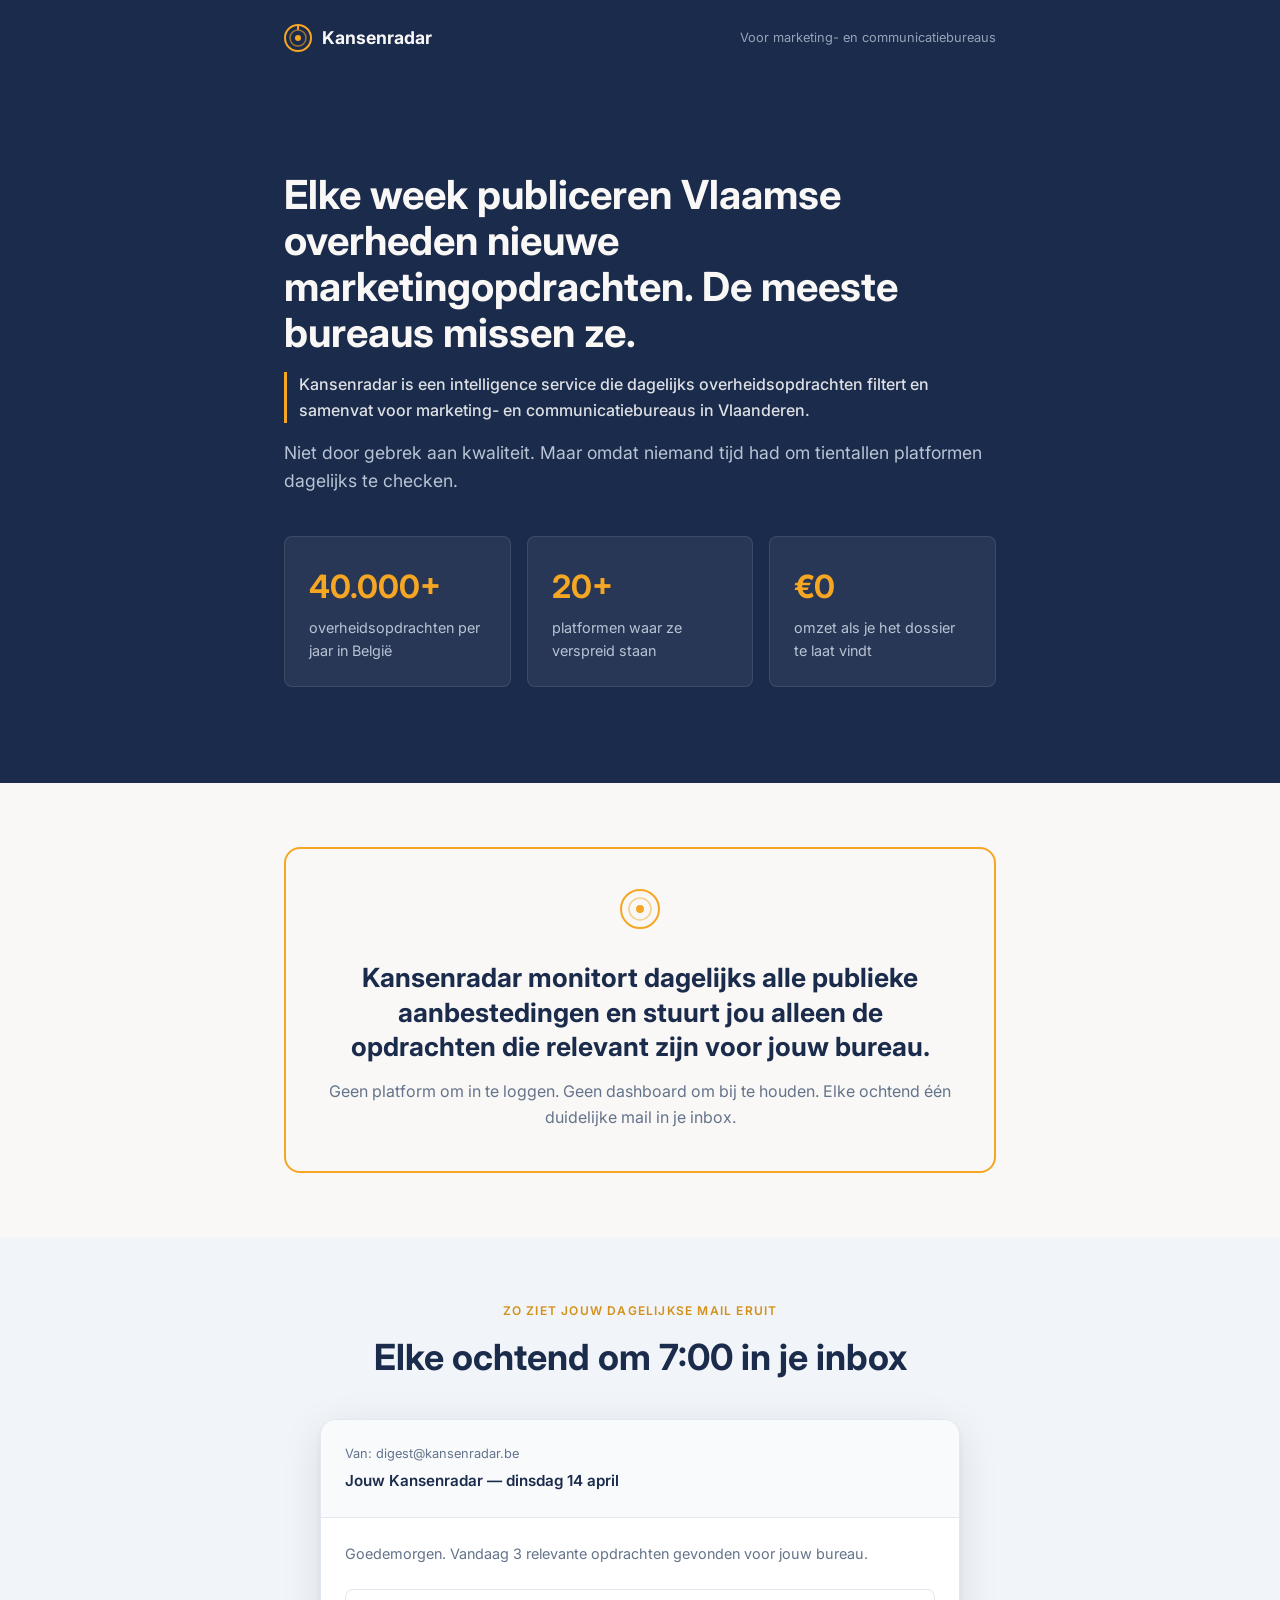
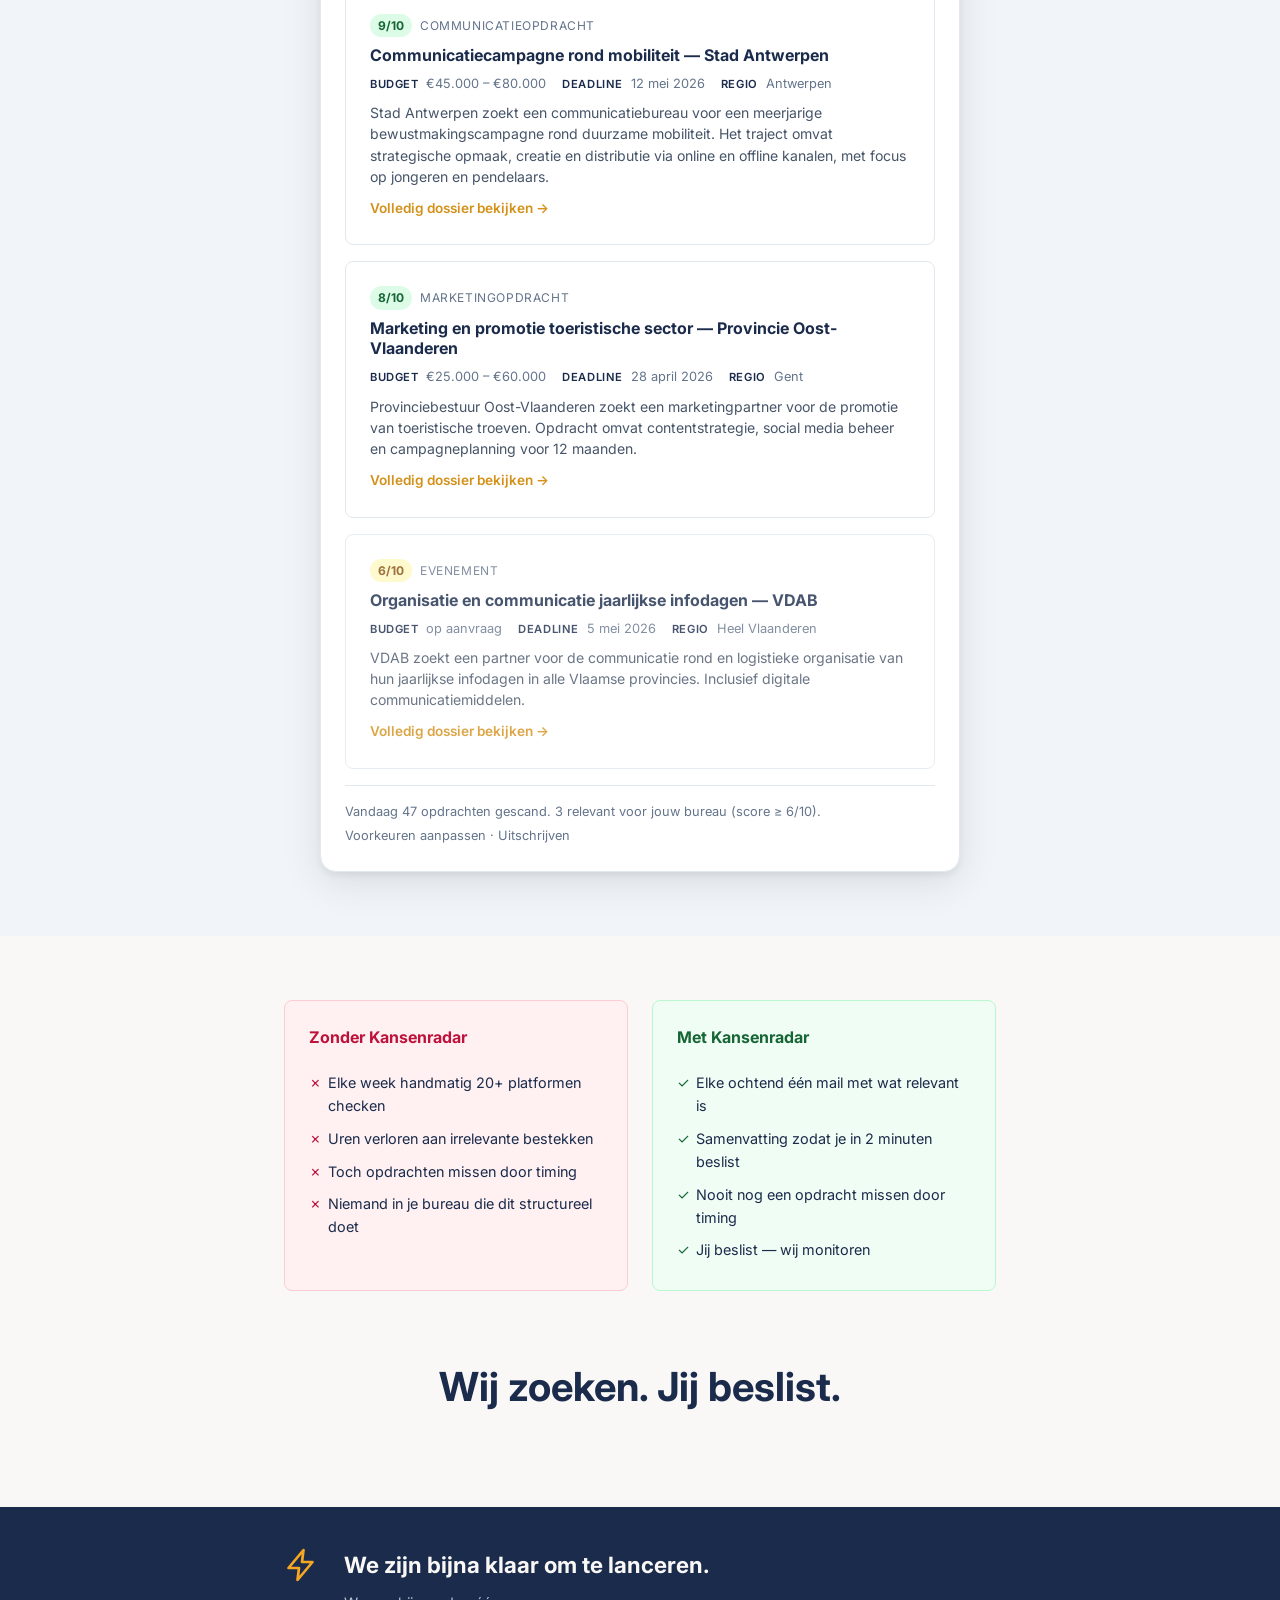
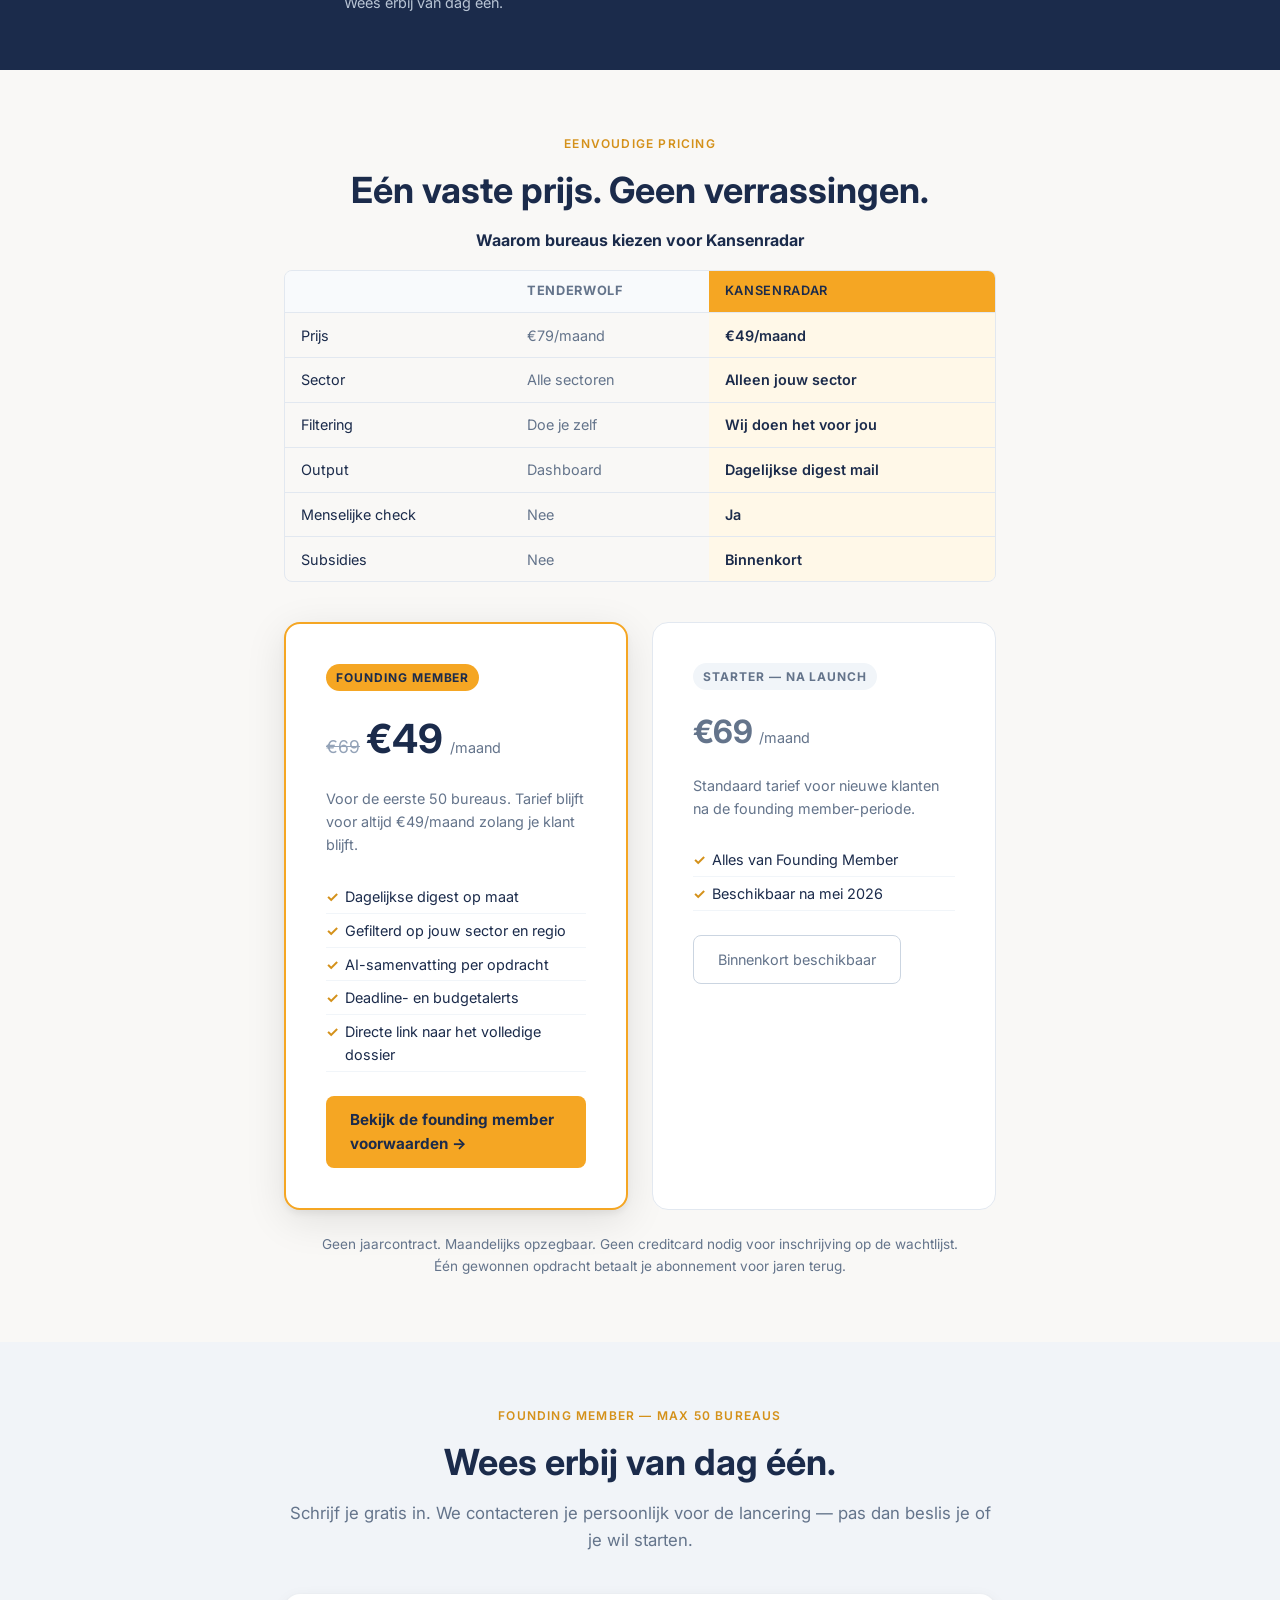
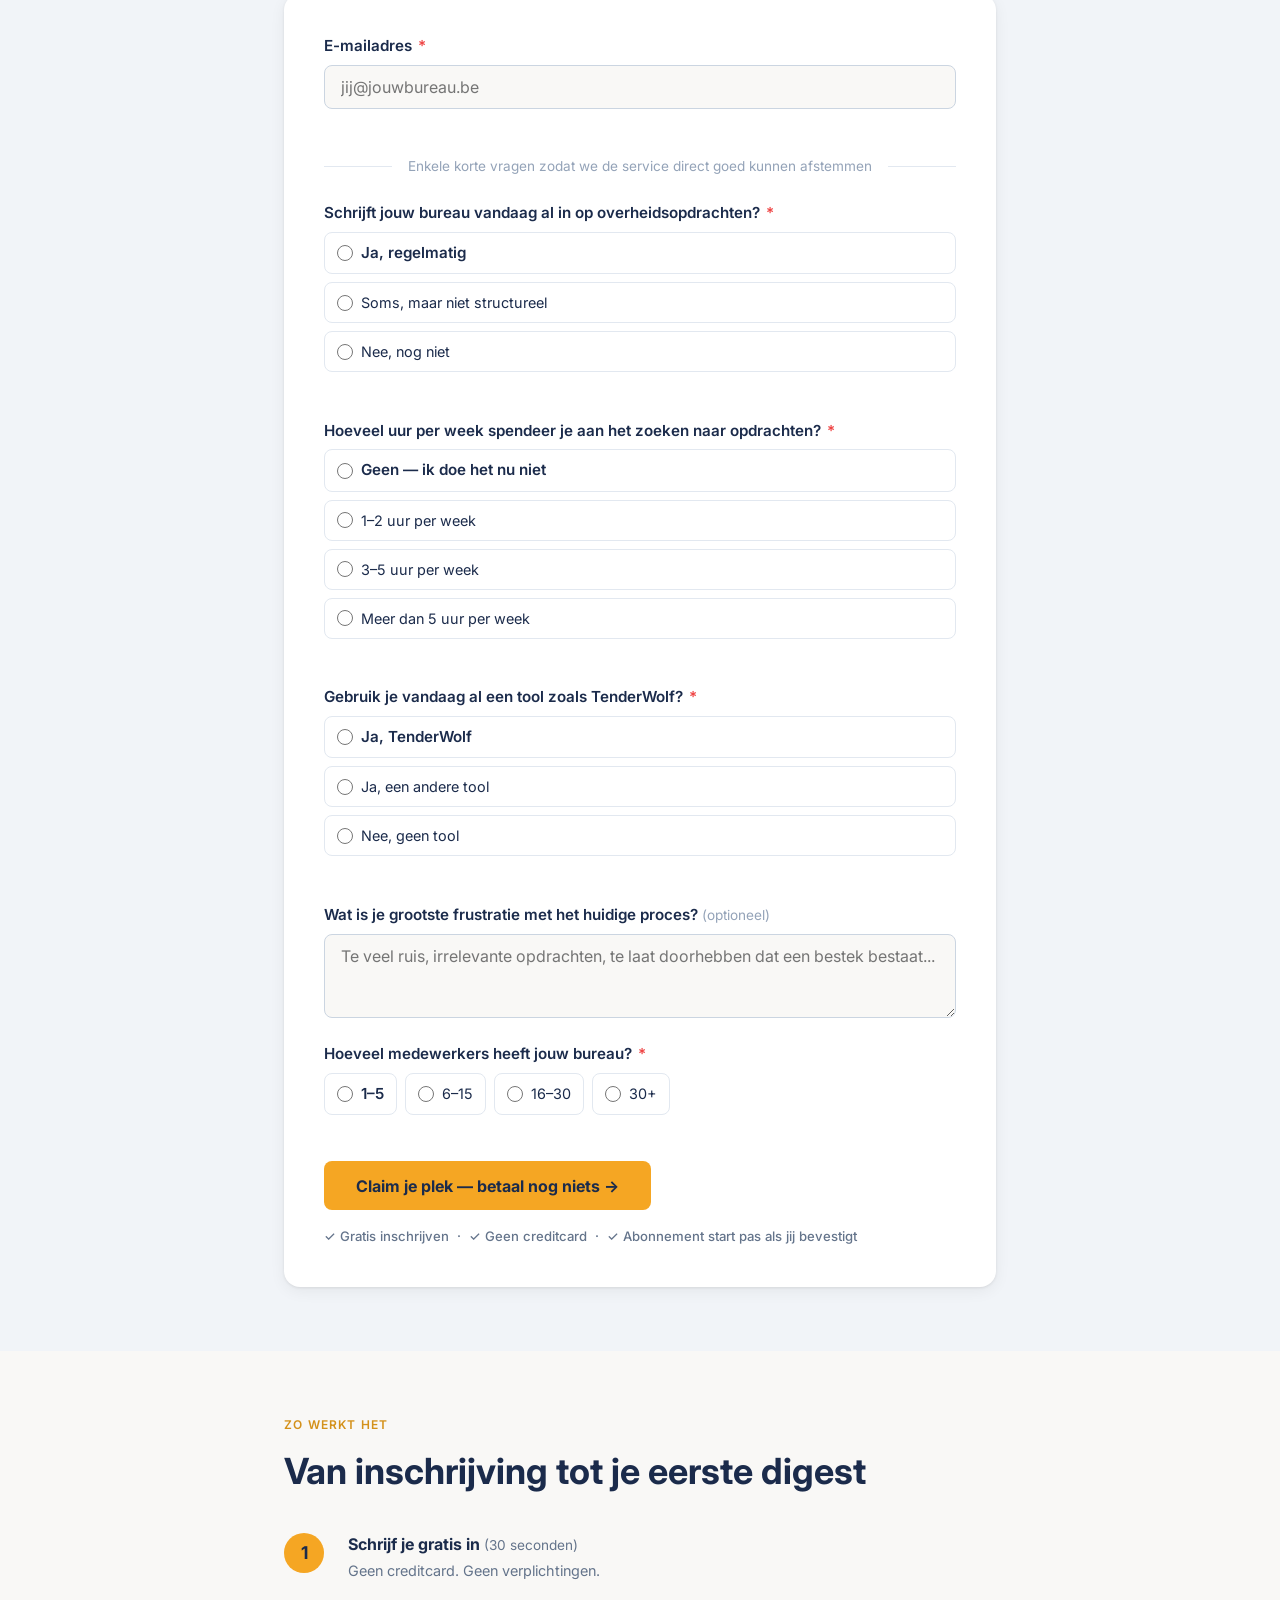
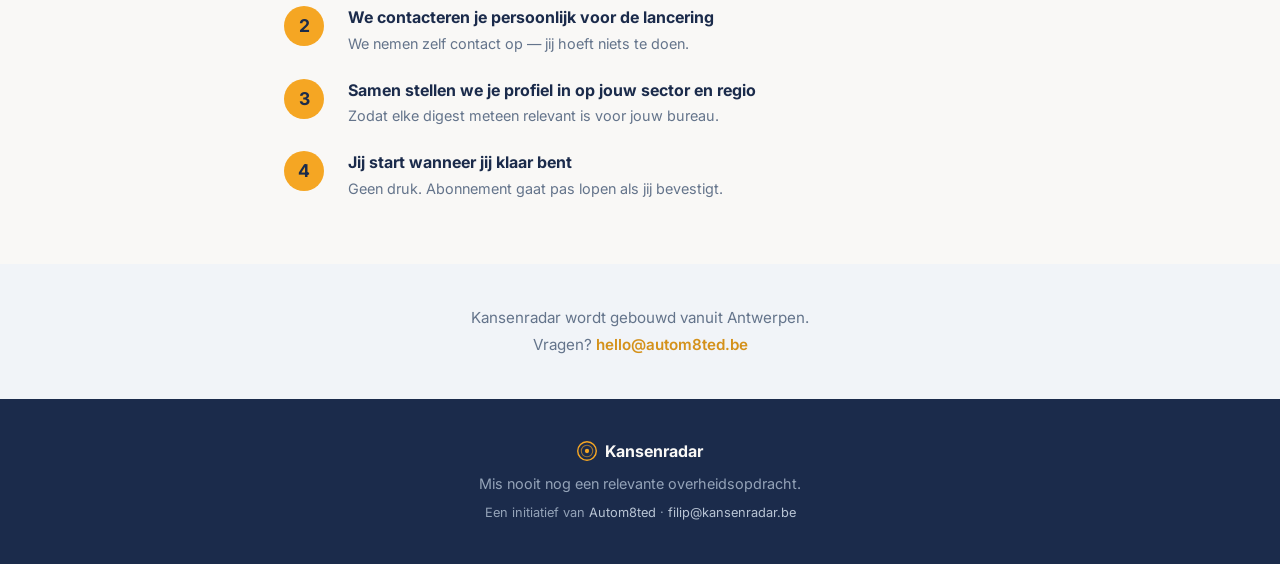
==== commit e266d533: "Polish landing page and digest email, fix accessibility gaps - Replace emoji icons (currency/clock/p" ====
--- a/site/index.html
+++ b/site/index.html
@@ -103,7 +103,7 @@
                     <div class="digest-header">
                         <div class="digest-meta">
                             <span class="digest-from">Van: digest@kansenradar.be</span>
-                            <span class="digest-subject">📡 Jouw Kansenradar — dinsdag 14 april</span>
+                            <span class="digest-subject">Jouw Kansenradar — dinsdag 14 april</span>
                         </div>
                     </div>
                     <div class="digest-body">
@@ -116,9 +116,9 @@
                             </div>
                             <h3 class="tender-title">Communicatiecampagne rond mobiliteit — Stad Antwerpen</h3>
                             <div class="tender-details">
-                                <span>💶 Budget: €45.000 – €80.000</span>
-                                <span>⏰ Deadline: 12 mei 2026</span>
-                                <span>📍 Antwerpen</span>
+                                <span><strong>Budget</strong> €45.000 – €80.000</span>
+                                <span><strong>Deadline</strong> 12 mei 2026</span>
+                                <span><strong>Regio</strong> Antwerpen</span>
                             </div>
                             <p class="tender-summary">Stad Antwerpen zoekt een communicatiebureau voor een meerjarige bewustmakingscampagne rond duurzame mobiliteit. Het traject omvat strategische opmaak, creatie en distributie via online en offline kanalen, met focus op jongeren en pendelaars.</p>
                             <a href="#" class="tender-link" onclick="return false;">Volledig dossier bekijken →</a>
@@ -131,9 +131,9 @@
                             </div>
                             <h3 class="tender-title">Marketing en promotie toeristische sector — Provincie Oost-Vlaanderen</h3>
                             <div class="tender-details">
-                                <span>💶 Budget: €25.000 – €60.000</span>
-                                <span>⏰ Deadline: 28 april 2026</span>
-                                <span>📍 Gent</span>
+                                <span><strong>Budget</strong> €25.000 – €60.000</span>
+                                <span><strong>Deadline</strong> 28 april 2026</span>
+                                <span><strong>Regio</strong> Gent</span>
                             </div>
                             <p class="tender-summary">Provinciebestuur Oost-Vlaanderen zoekt een marketingpartner voor de promotie van toeristische troeven. Opdracht omvat contentstrategie, social media beheer en campagneplanning voor 12 maanden.</p>
                             <a href="#" class="tender-link" onclick="return false;">Volledig dossier bekijken →</a>
@@ -146,9 +146,9 @@
                             </div>
                             <h3 class="tender-title">Organisatie en communicatie jaarlijkse infodagen — VDAB</h3>
                             <div class="tender-details">
-                                <span>💶 Budget: op aanvraag</span>
-                                <span>⏰ Deadline: 5 mei 2026</span>
-                                <span>📍 Heel Vlaanderen</span>
+                                <span><strong>Budget</strong> op aanvraag</span>
+                                <span><strong>Deadline</strong> 5 mei 2026</span>
+                                <span><strong>Regio</strong> Heel Vlaanderen</span>
                             </div>
                             <p class="tender-summary">VDAB zoekt een partner voor de communicatie rond en logistieke organisatie van hun jaarlijkse infodagen in alle Vlaamse provincies. Inclusief digitale communicatiemiddelen.</p>
                             <a href="#" class="tender-link" onclick="return false;">Volledig dossier bekijken →</a>
@@ -196,7 +196,11 @@
         <section class="section-scarcity">
             <div class="container">
                 <div class="scarcity-banner">
-                    <div class="scarcity-icon" aria-hidden="true">⚡</div>
+                    <div class="scarcity-icon" aria-hidden="true">
+                        <svg width="36" height="36" viewBox="0 0 24 24" fill="none" stroke="#F5A623" stroke-width="1.8" stroke-linecap="round" stroke-linejoin="round">
+                            <path d="M13 2 3 14h7l-1 8 10-12h-7l1-8z"/>
+                        </svg>
+                    </div>
                     <div>
                         <h2>We zijn bijna klaar om te lanceren.</h2>
                         <p>Wees erbij van dag één.</p>
@@ -304,10 +308,16 @@
                 <div class="waitlist-form-wrapper">
                     <form id="waitlist-form" class="waitlist-form" novalidate>
 
+                        <!-- Honeypot: onzichtbaar voor mensen, bots vullen dit in -->
+                        <div class="hp-field" aria-hidden="true">
+                            <label for="website">Website</label>
+                            <input type="text" id="website" name="website" tabindex="-1" autocomplete="off">
+                        </div>
+
                         <div class="form-group">
                             <label for="email">E-mailadres <span class="required">*</span></label>
-                            <input type="email" id="email" name="email" placeholder="jij@jouwbureau.be" required autocomplete="email">
-                            <span class="field-error" id="email-error"></span>
+                            <input type="email" id="email" name="email" placeholder="jij@jouwbureau.be" required autocomplete="email" aria-describedby="email-error">
+                            <span class="field-error" role="status" aria-live="polite" id="email-error"></span>
                         </div>
 
                         <div class="form-divider">
@@ -327,7 +337,7 @@
                                     <input type="radio" name="schrijft_al_in" value="nee"> Nee, nog niet
                                 </label>
                             </div>
-                            <span class="field-error" id="schrijft-error"></span>
+                            <span class="field-error" role="status" aria-live="polite" id="schrijft-error"></span>
                         </div>
 
                         <div class="form-group">
@@ -346,7 +356,7 @@
                                     <input type="radio" name="uren_per_week" value="5+"> Meer dan 5 uur per week
                                 </label>
                             </div>
-                            <span class="field-error" id="uren-error"></span>
+                            <span class="field-error" role="status" aria-live="polite" id="uren-error"></span>
                         </div>
 
                         <div class="form-group">
@@ -362,7 +372,7 @@
                                     <input type="radio" name="gebruikt_tool" value="nee"> Nee, geen tool
                                 </label>
                             </div>
-                            <span class="field-error" id="tool-error"></span>
+                            <span class="field-error" role="status" aria-live="polite" id="tool-error"></span>
                         </div>
 
                         <div class="form-group">
@@ -386,7 +396,7 @@
                                     <input type="radio" name="aantal_medewerkers" value="30+"> 30+
                                 </label>
                             </div>
-                            <span class="field-error" id="medewerkers-error"></span>
+                            <span class="field-error" role="status" aria-live="polite" id="medewerkers-error"></span>
                         </div>
 
                         <div class="form-submit">
--- a/site/css/style.css
+++ b/site/css/style.css
@@ -43,6 +43,25 @@
     scroll-behavior: smooth;
 }
 
+@media (prefers-reduced-motion: reduce) {
+    html { scroll-behavior: auto; }
+    *, *::before, *::after { transition: none !important; }
+}
+
+/* Zichtbare focus voor toetsenbordnavigatie, zonder ringen bij muisklik */
+a:focus-visible,
+button:focus-visible,
+input:focus-visible,
+textarea:focus-visible {
+    outline: 2px solid var(--amber-dark);
+    outline-offset: 2px;
+}
+
+.radio-option:focus-within {
+    outline: 2px solid var(--amber-dark);
+    outline-offset: 2px;
+}
+
 body {
     font-family: var(--font);
     font-size: 1rem;
@@ -368,6 +387,15 @@
     margin-bottom: var(--space-xs);
 }
 
+.tender-details strong {
+    color: var(--navy);
+    font-weight: 600;
+    text-transform: uppercase;
+    font-size: 0.7rem;
+    letter-spacing: 0.05em;
+    margin-right: 0.25rem;
+}
+
 .tender-summary {
     font-size: 0.88rem;
     color: #475569;
@@ -387,7 +415,7 @@
     padding-top: var(--space-sm);
     margin-top: var(--space-sm);
     font-size: 0.8rem;
-    color: var(--slate-light);
+    color: var(--slate);
 }
 
 .digest-unsubscribe {
@@ -490,8 +518,9 @@
 }
 
 .scarcity-icon {
-    font-size: 2rem;
     flex-shrink: 0;
+    display: flex;
+    align-items: center;
 }
 
 .scarcity-banner h2 {
@@ -638,7 +667,7 @@
 
 .pricing-note {
     font-size: 0.85rem;
-    color: var(--slate-light);
+    color: var(--slate); /* slate-light haalde WCAG AA-contrast niet op wit */
 }
 
 @media (min-width: 600px) {
@@ -699,6 +728,15 @@
     display: flex;
     flex-direction: column;
     gap: 0.4rem;
+}
+
+/* Honeypot — visueel en voor screenreaders verborgen, wel in de DOM voor bots */
+.hp-field {
+    position: absolute;
+    left: -9999px;
+    width: 1px;
+    height: 1px;
+    overflow: hidden;
 }
 
 .form-group label:first-child {
@@ -989,11 +1027,11 @@
 
 .footer-legal {
     font-size: 0.8rem;
-    color: #64748B;
+    color: #94A3B8; /* #64748B op navy haalde geen leesbaar contrast */
 }
 
 .footer-legal a {
-    color: #94A3B8;
+    color: #B8C4D4;
 }
 
 /* =====================
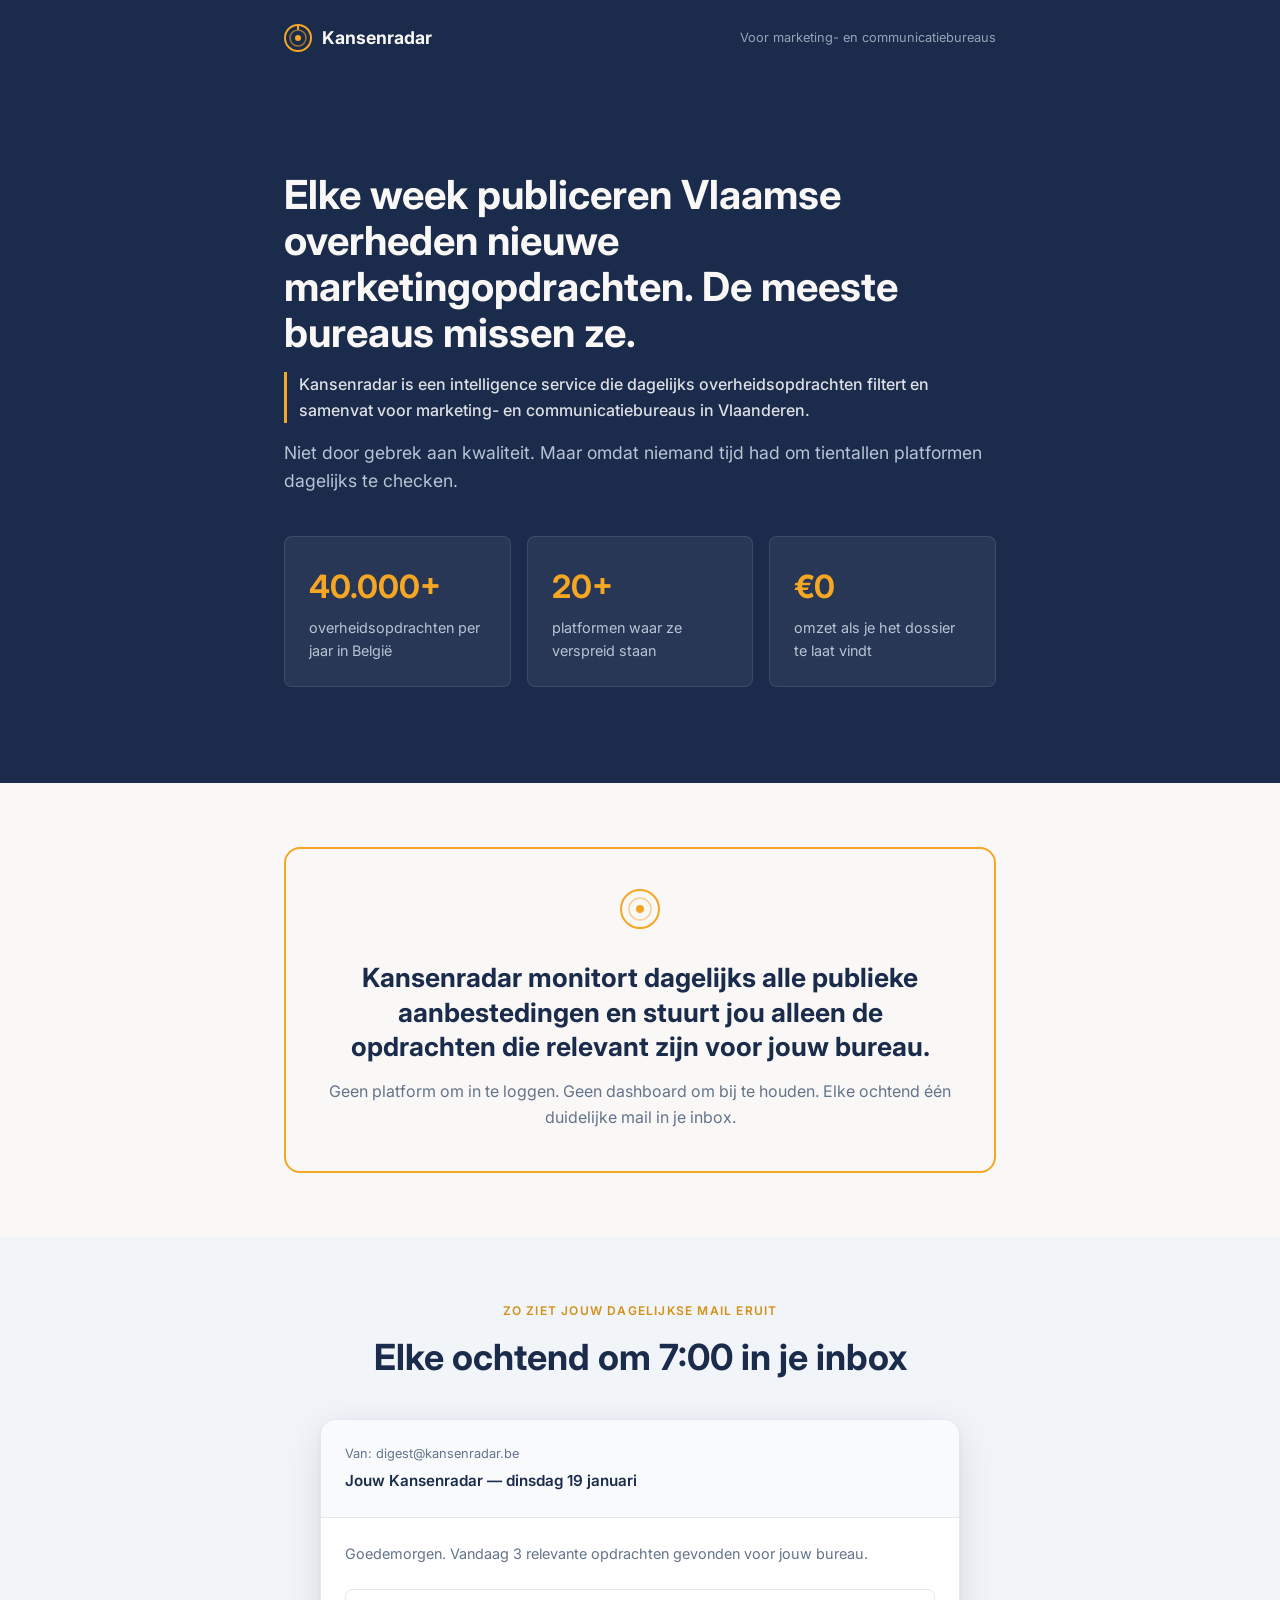
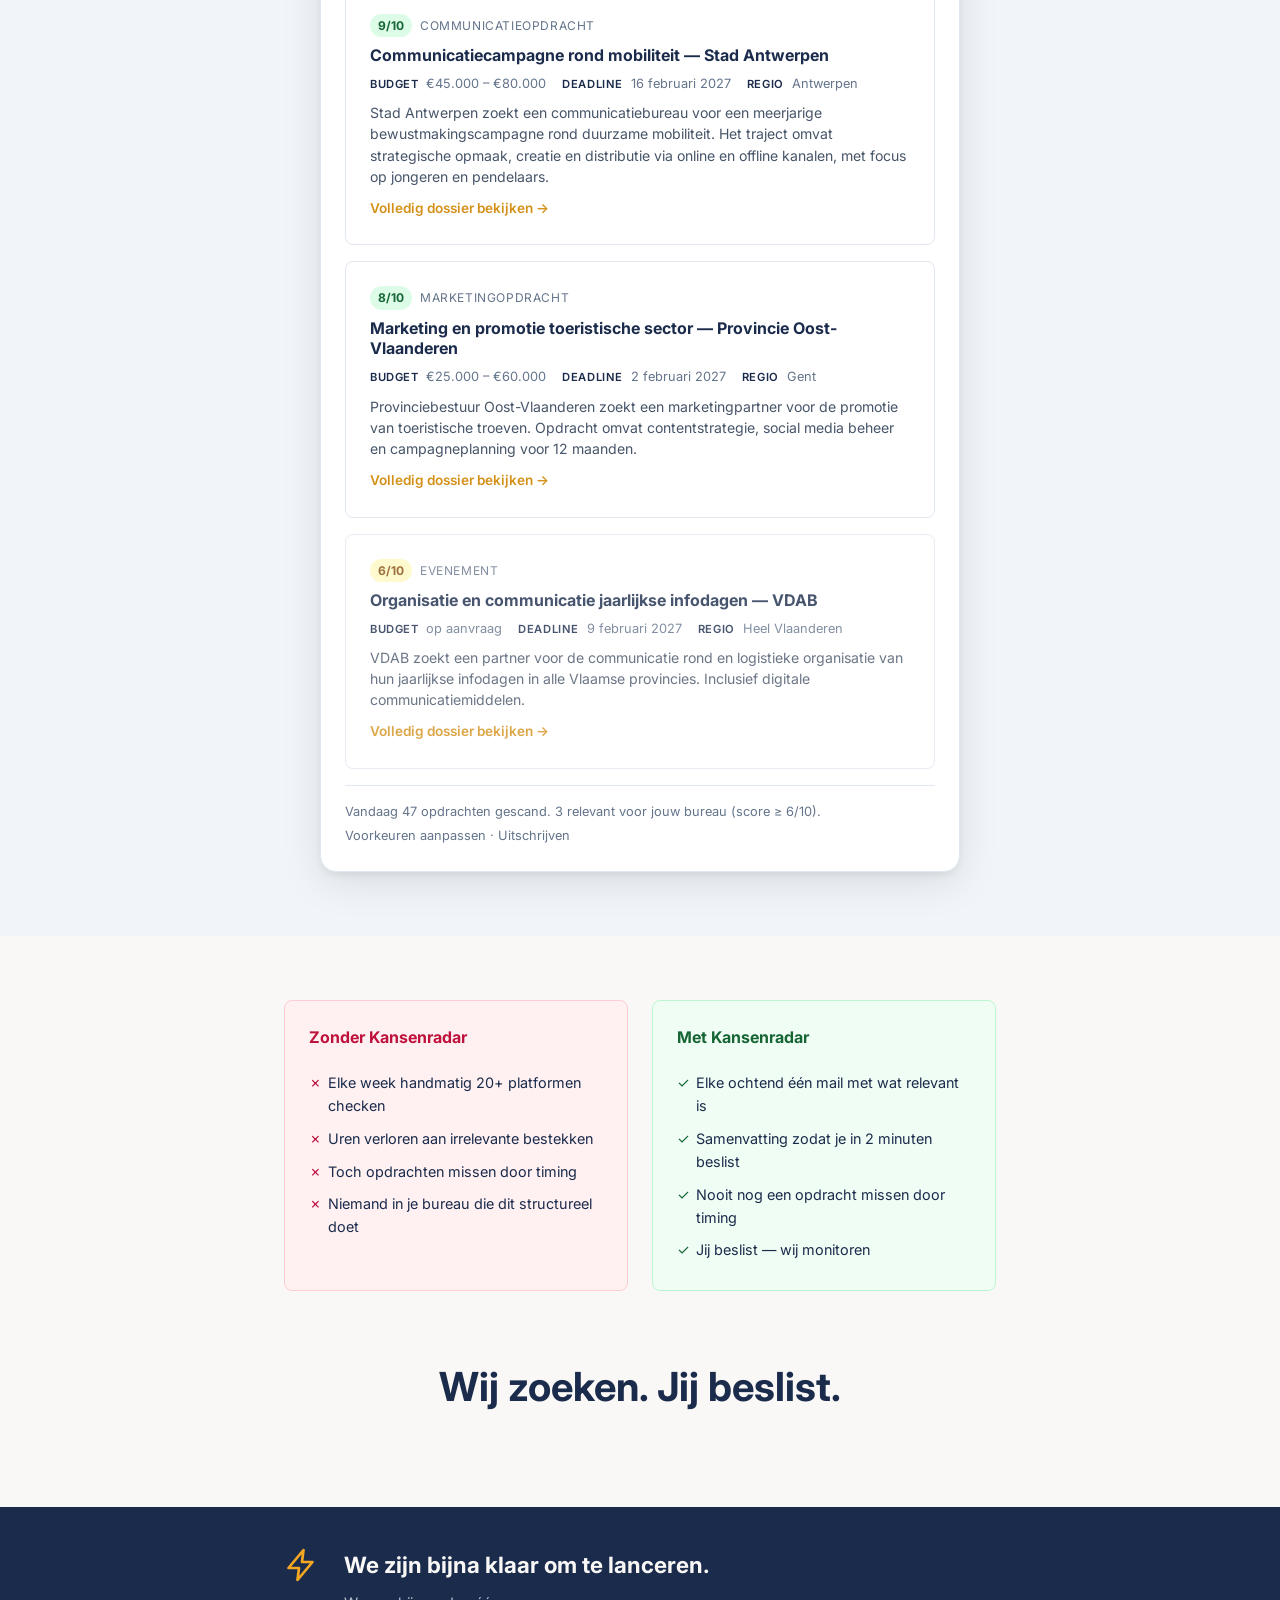
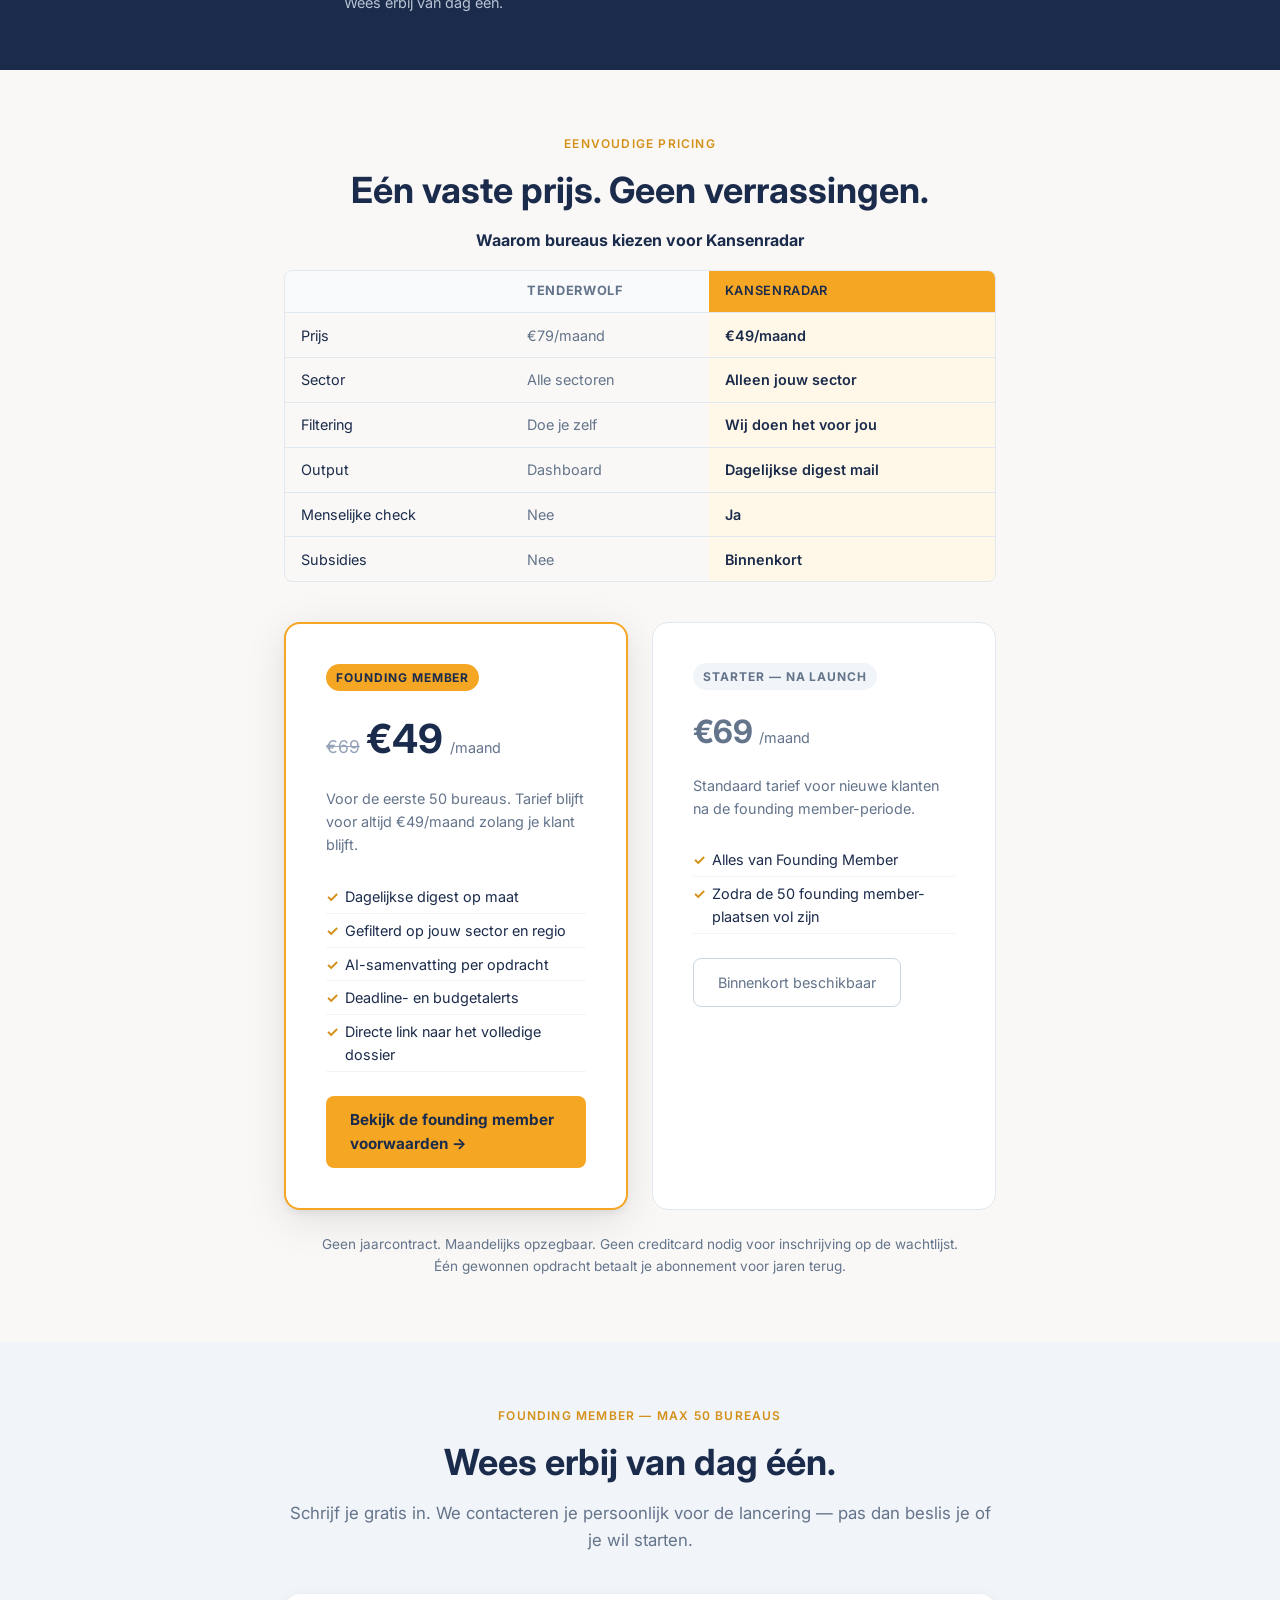
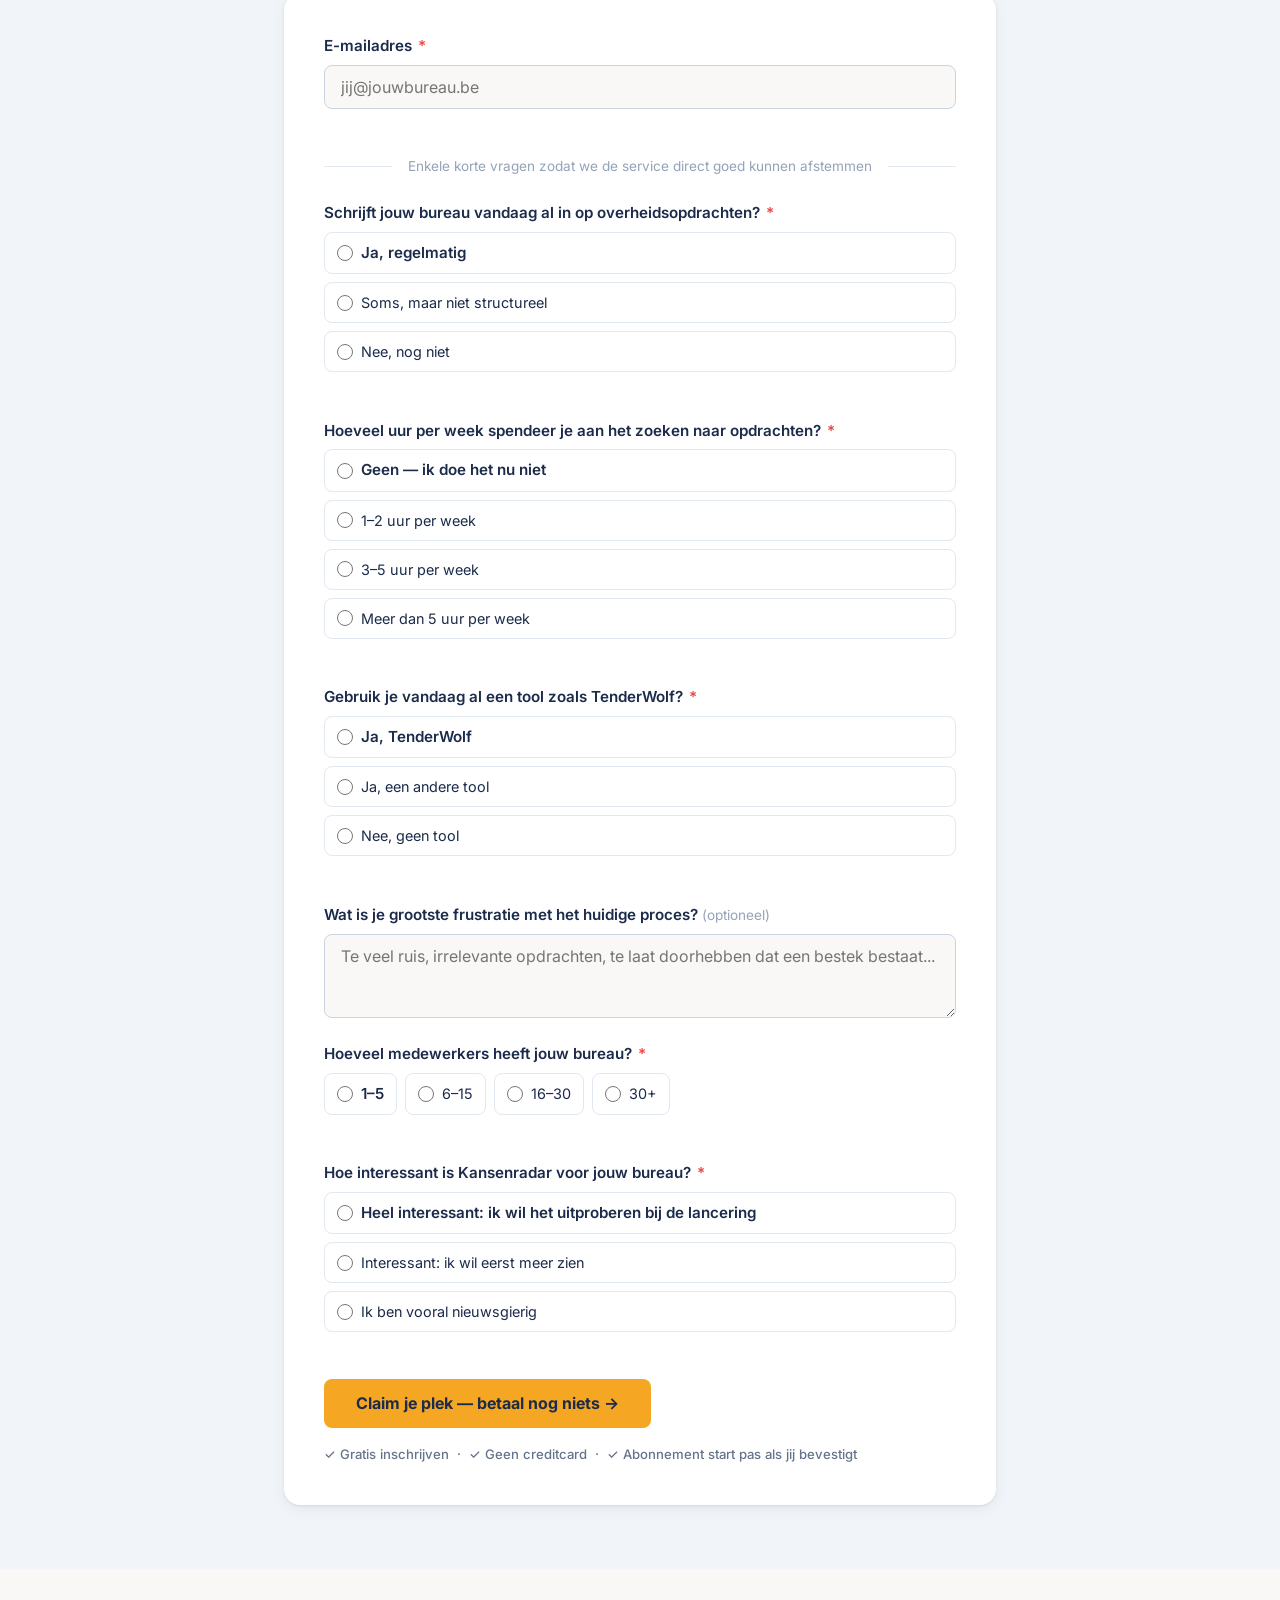
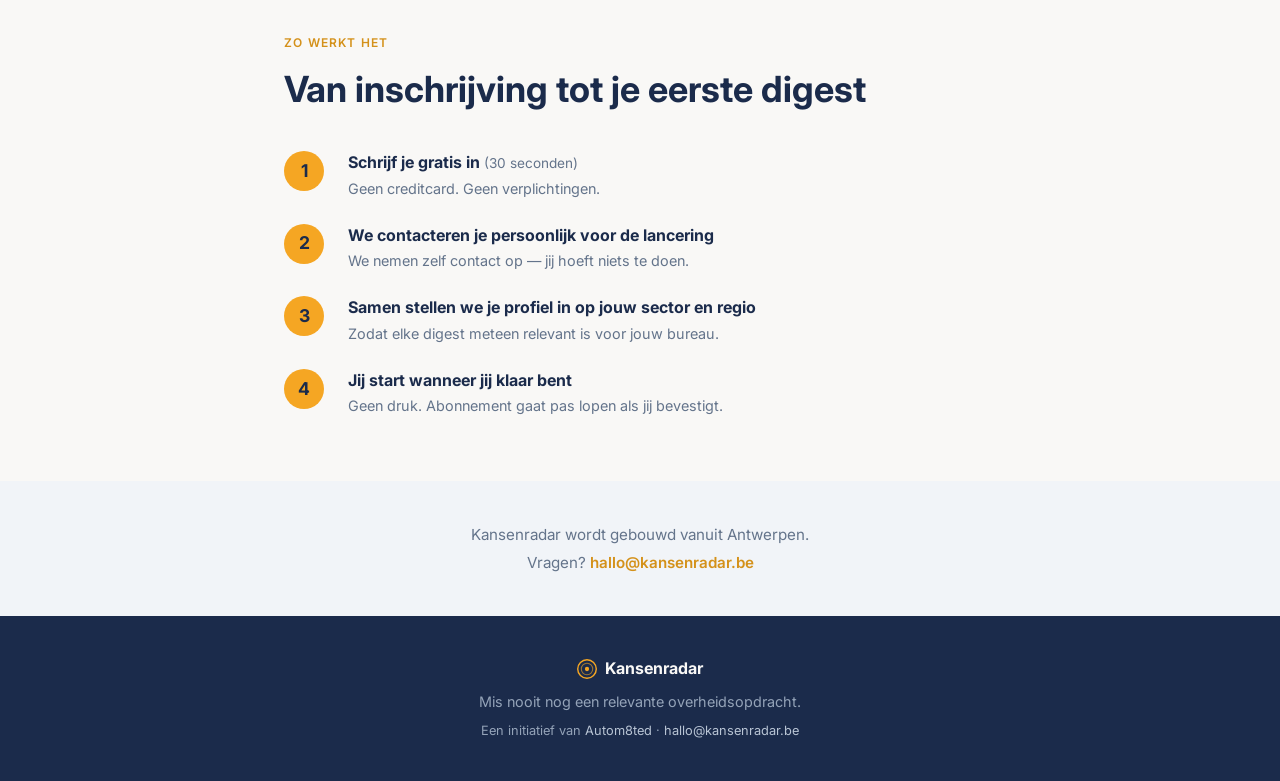
==== commit a6d773e3: "Move waitlist to mijn.host PHP endpoint with interest question and sample digest - Replace Cloudflar" ====
--- a/site/index.html
+++ b/site/index.html
@@ -103,7 +103,7 @@
                     <div class="digest-header">
                         <div class="digest-meta">
                             <span class="digest-from">Van: digest@kansenradar.be</span>
-                            <span class="digest-subject">Jouw Kansenradar — dinsdag 14 april</span>
+                            <span class="digest-subject">Jouw Kansenradar — dinsdag 19 januari</span>
                         </div>
                     </div>
                     <div class="digest-body">
@@ -117,7 +117,7 @@
                             <h3 class="tender-title">Communicatiecampagne rond mobiliteit — Stad Antwerpen</h3>
                             <div class="tender-details">
                                 <span><strong>Budget</strong> €45.000 – €80.000</span>
-                                <span><strong>Deadline</strong> 12 mei 2026</span>
+                                <span><strong>Deadline</strong> 16 februari 2027</span>
                                 <span><strong>Regio</strong> Antwerpen</span>
                             </div>
                             <p class="tender-summary">Stad Antwerpen zoekt een communicatiebureau voor een meerjarige bewustmakingscampagne rond duurzame mobiliteit. Het traject omvat strategische opmaak, creatie en distributie via online en offline kanalen, met focus op jongeren en pendelaars.</p>
@@ -132,7 +132,7 @@
                             <h3 class="tender-title">Marketing en promotie toeristische sector — Provincie Oost-Vlaanderen</h3>
                             <div class="tender-details">
                                 <span><strong>Budget</strong> €25.000 – €60.000</span>
-                                <span><strong>Deadline</strong> 28 april 2026</span>
+                                <span><strong>Deadline</strong> 2 februari 2027</span>
                                 <span><strong>Regio</strong> Gent</span>
                             </div>
                             <p class="tender-summary">Provinciebestuur Oost-Vlaanderen zoekt een marketingpartner voor de promotie van toeristische troeven. Opdracht omvat contentstrategie, social media beheer en campagneplanning voor 12 maanden.</p>
@@ -147,7 +147,7 @@
                             <h3 class="tender-title">Organisatie en communicatie jaarlijkse infodagen — VDAB</h3>
                             <div class="tender-details">
                                 <span><strong>Budget</strong> op aanvraag</span>
-                                <span><strong>Deadline</strong> 5 mei 2026</span>
+                                <span><strong>Deadline</strong> 9 februari 2027</span>
                                 <span><strong>Regio</strong> Heel Vlaanderen</span>
                             </div>
                             <p class="tender-summary">VDAB zoekt een partner voor de communicatie rond en logistieke organisatie van hun jaarlijkse infodagen in alle Vlaamse provincies. Inclusief digitale communicatiemiddelen.</p>
@@ -289,7 +289,7 @@
                         <p class="pricing-desc">Standaard tarief voor nieuwe klanten na de founding member-periode.</p>
                         <ul class="pricing-features">
                             <li>Alles van Founding Member</li>
-                            <li>Beschikbaar na mei 2026</li>
+                            <li>Zodra de 50 founding member-plaatsen vol zijn</li>
                         </ul>
                         <span class="btn-secondary">Binnenkort beschikbaar</span>
                     </div>
@@ -313,6 +313,7 @@
                             <label for="website">Website</label>
                             <input type="text" id="website" name="website" tabindex="-1" autocomplete="off">
                         </div>
+                        <input type="hidden" id="bron" name="bron" value="">
 
                         <div class="form-group">
                             <label for="email">E-mailadres <span class="required">*</span></label>
@@ -397,6 +398,22 @@
                                 </label>
                             </div>
                             <span class="field-error" role="status" aria-live="polite" id="medewerkers-error"></span>
+                        </div>
+
+                        <div class="form-group">
+                            <label>Hoe interessant is Kansenradar voor jouw bureau? <span class="required">*</span></label>
+                            <div class="radio-group">
+                                <label class="radio-option">
+                                    <input type="radio" name="interesse" value="uitproberen"> Heel interessant: ik wil het uitproberen bij de lancering
+                                </label>
+                                <label class="radio-option">
+                                    <input type="radio" name="interesse" value="meer-zien"> Interessant: ik wil eerst meer zien
+                                </label>
+                                <label class="radio-option">
+                                    <input type="radio" name="interesse" value="nieuwsgierig"> Ik ben vooral nieuwsgierig
+                                </label>
+                            </div>
+                            <span class="field-error" role="status" aria-live="polite" id="interesse-error"></span>
                         </div>
 
                         <div class="form-submit">
@@ -412,8 +429,8 @@
                     <div id="waitlist-success" class="success-message" hidden>
                         <div class="success-icon" aria-hidden="true">✓</div>
                         <h3>Je staat op de lijst.</h3>
-                        <p>We nemen contact op zodra we klaar zijn voor de founding member onboarding. Verwacht een berichtje begin mei 2026.</p>
-                        <p class="success-note">Heb je vragen? Stuur een mail naar <a href="mailto:filip@kansenradar.be">filip@kansenradar.be</a></p>
+                        <p>Check je inbox: je krijgt meteen een voorbeeld van de digest, met echte opdrachten van de voorbije weken. Zodra de lancering in zicht is, nemen we persoonlijk contact op.</p>
+                        <p class="success-note">Heb je vragen? Stuur een mail naar <a href="mailto:hallo@kansenradar.be">hallo@kansenradar.be</a></p>
                     </div>
                 </div>
             </div>
@@ -462,7 +479,7 @@
     <!-- WIE ZIJN WIJ -->
     <section class="section-about">
         <div class="container">
-            <p class="about-text">Kansenradar wordt gebouwd vanuit Antwerpen.<br>Vragen? <a href="mailto:hello@autom8ted.be">hello@autom8ted.be</a></p>
+            <p class="about-text">Kansenradar wordt gebouwd vanuit Antwerpen.<br>Vragen? <a href="mailto:hallo@kansenradar.be">hallo@kansenradar.be</a></p>
         </div>
     </section>
 
@@ -478,7 +495,7 @@
                 <span>Kansenradar</span>
             </div>
             <p class="footer-tagline">Mis nooit nog een relevante overheidsopdracht.</p>
-            <p class="footer-legal">Een initiatief van <a href="https://autom8ted.be">Autom8ted</a> · <a href="mailto:filip@kansenradar.be">filip@kansenradar.be</a></p>
+            <p class="footer-legal">Een initiatief van <a href="https://autom8ted.be">Autom8ted</a> · <a href="mailto:hallo@kansenradar.be">hallo@kansenradar.be</a></p>
         </div>
     </footer>
 
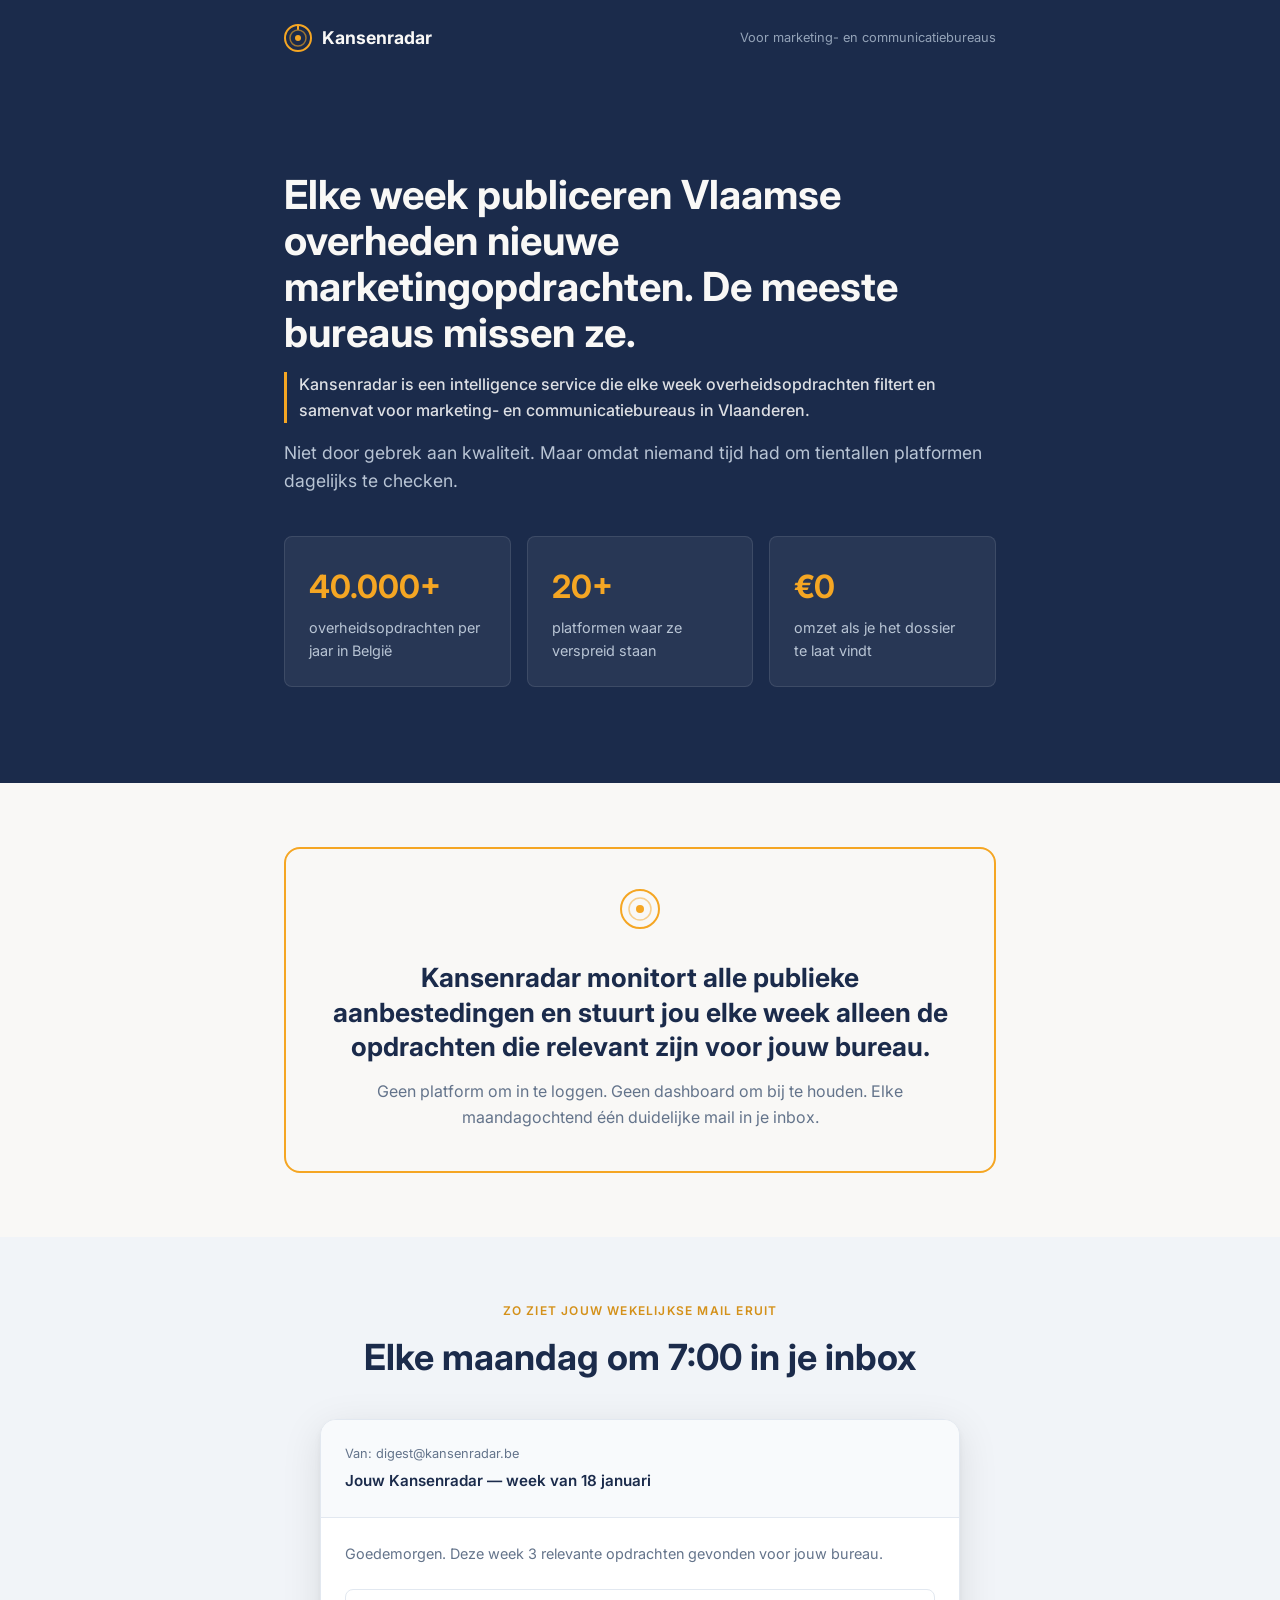
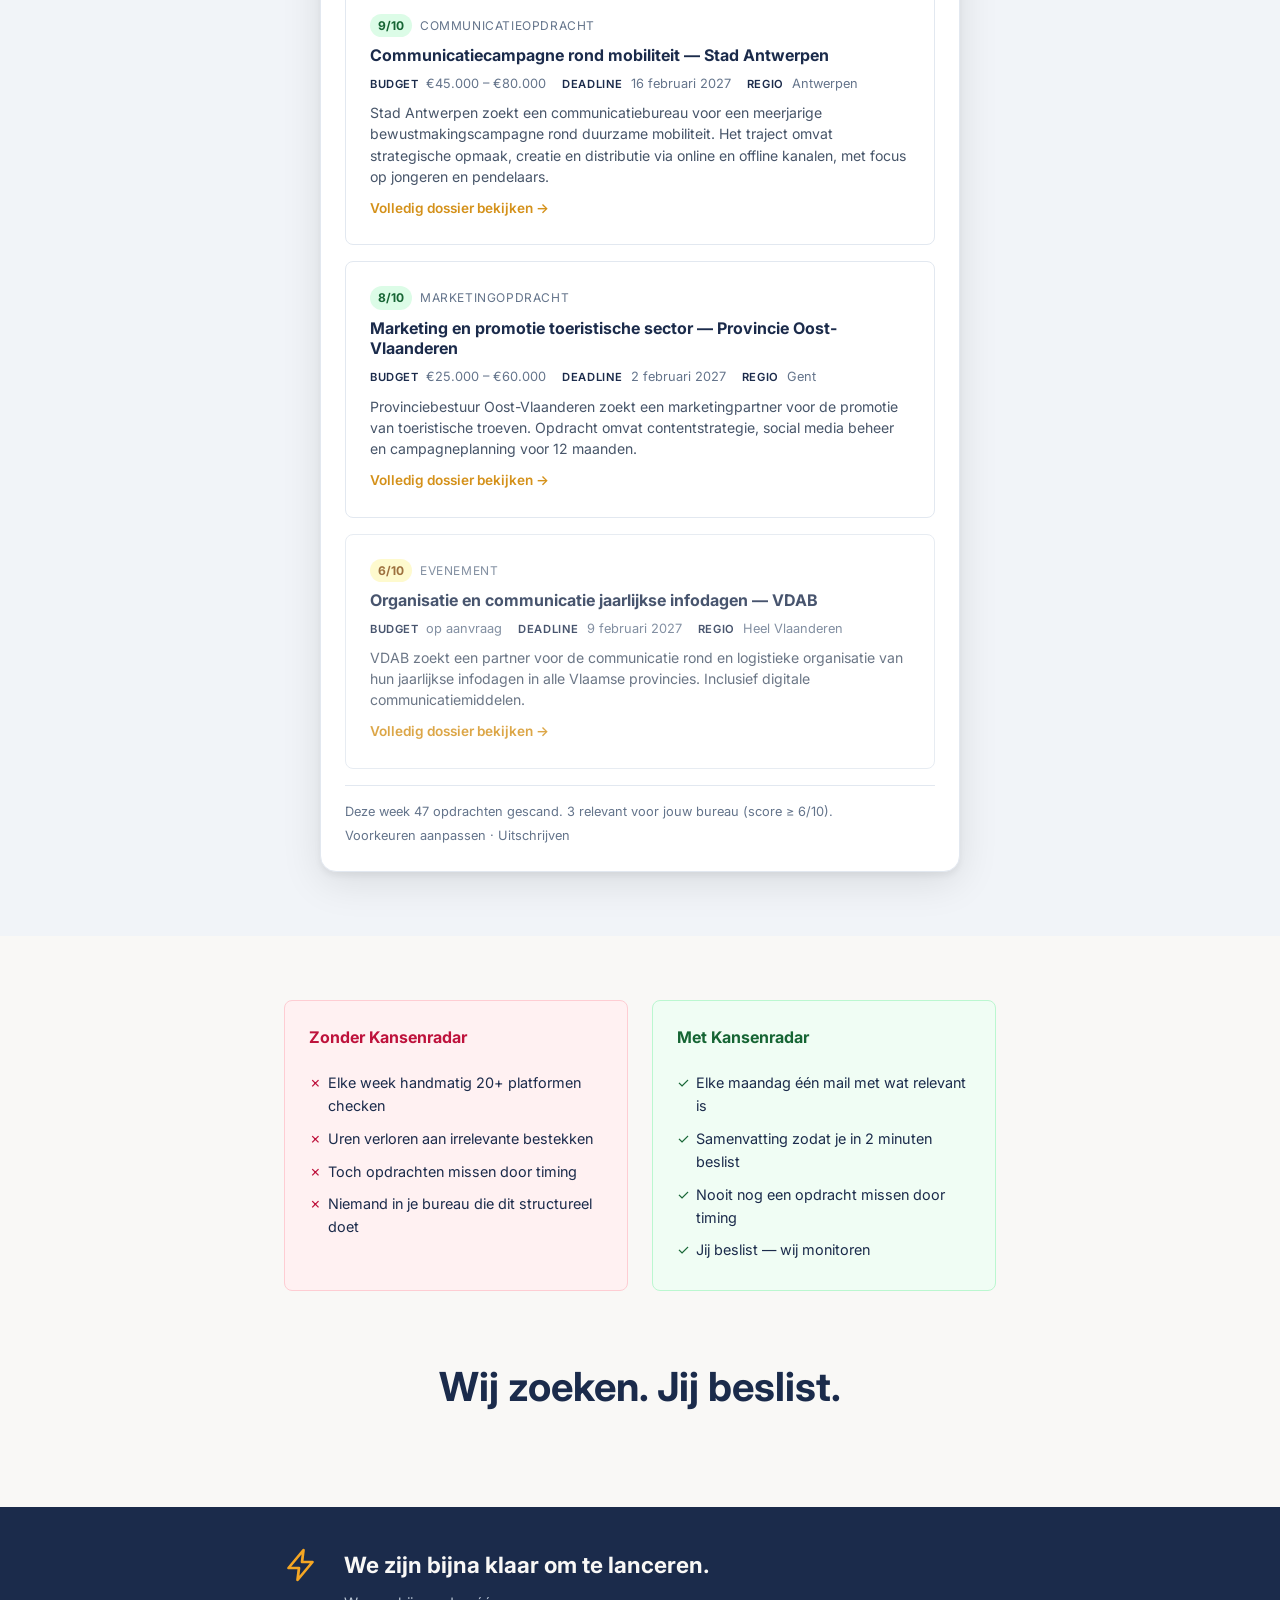
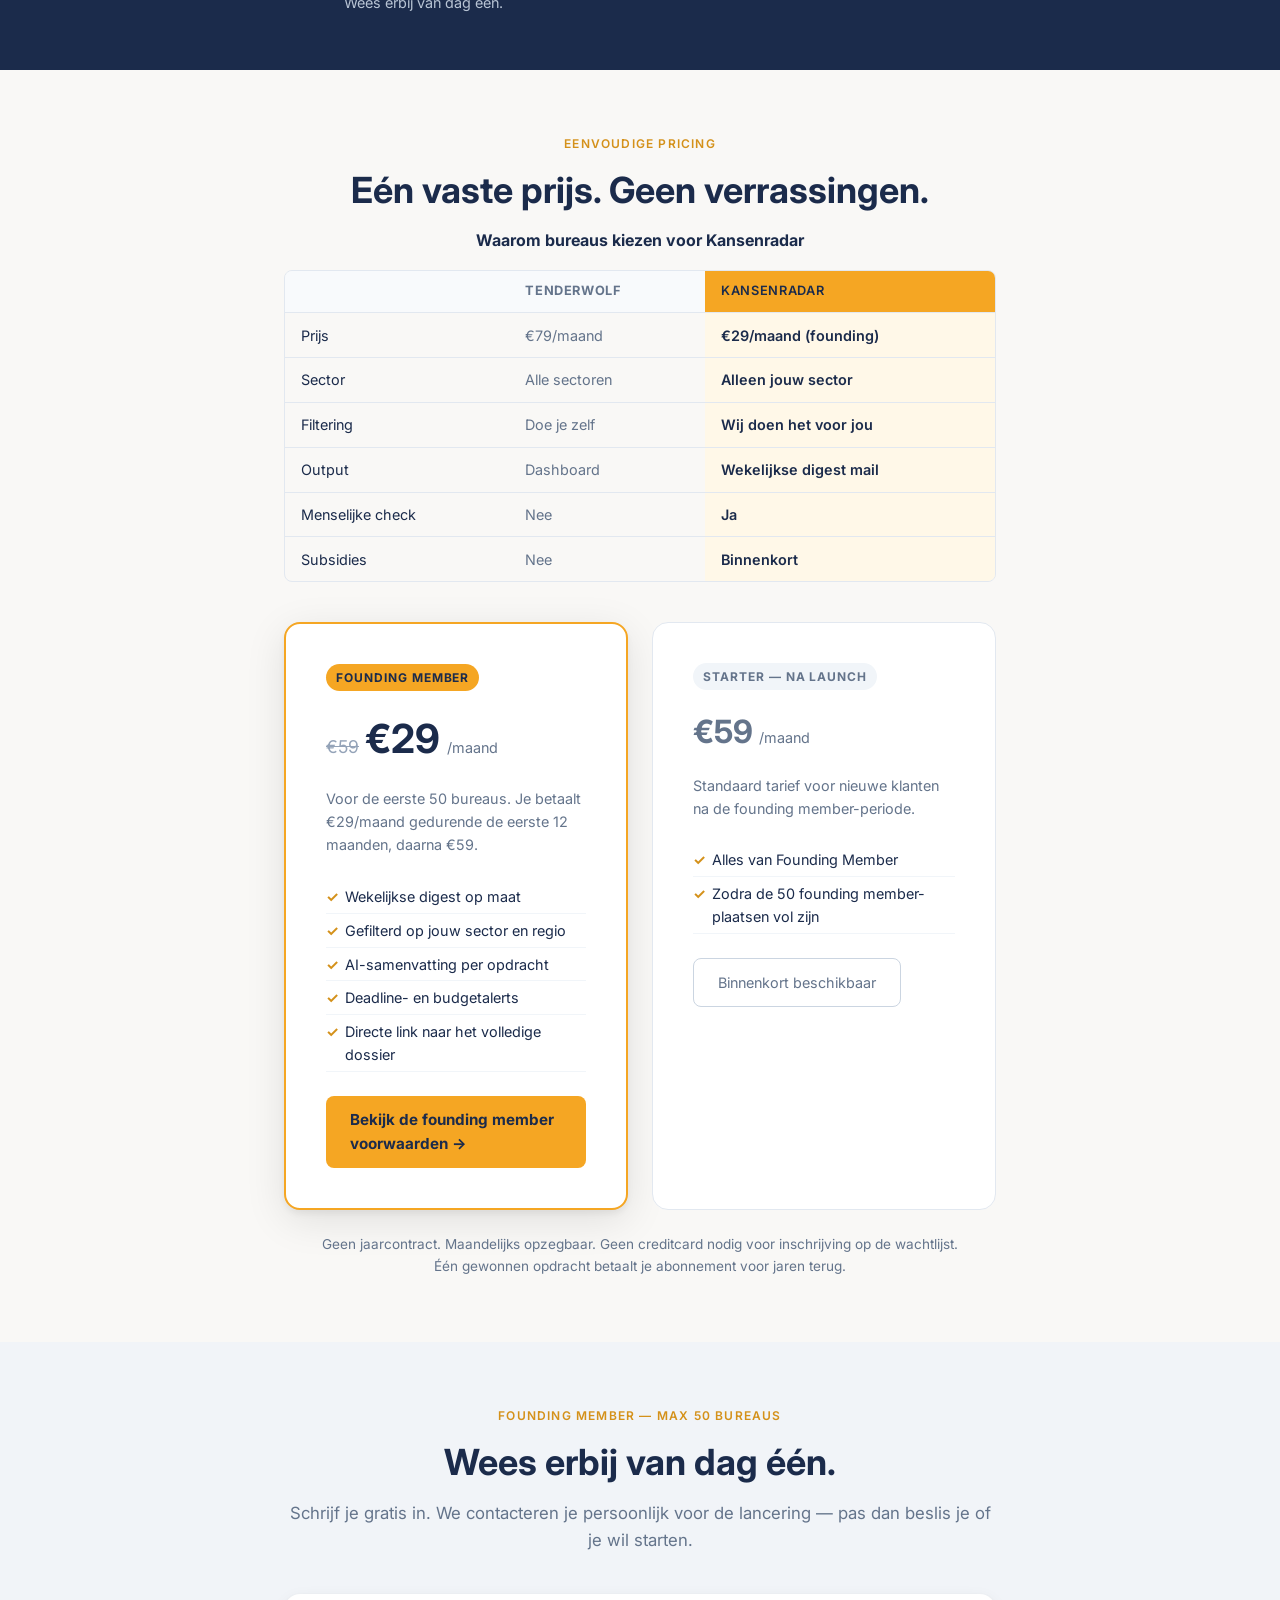
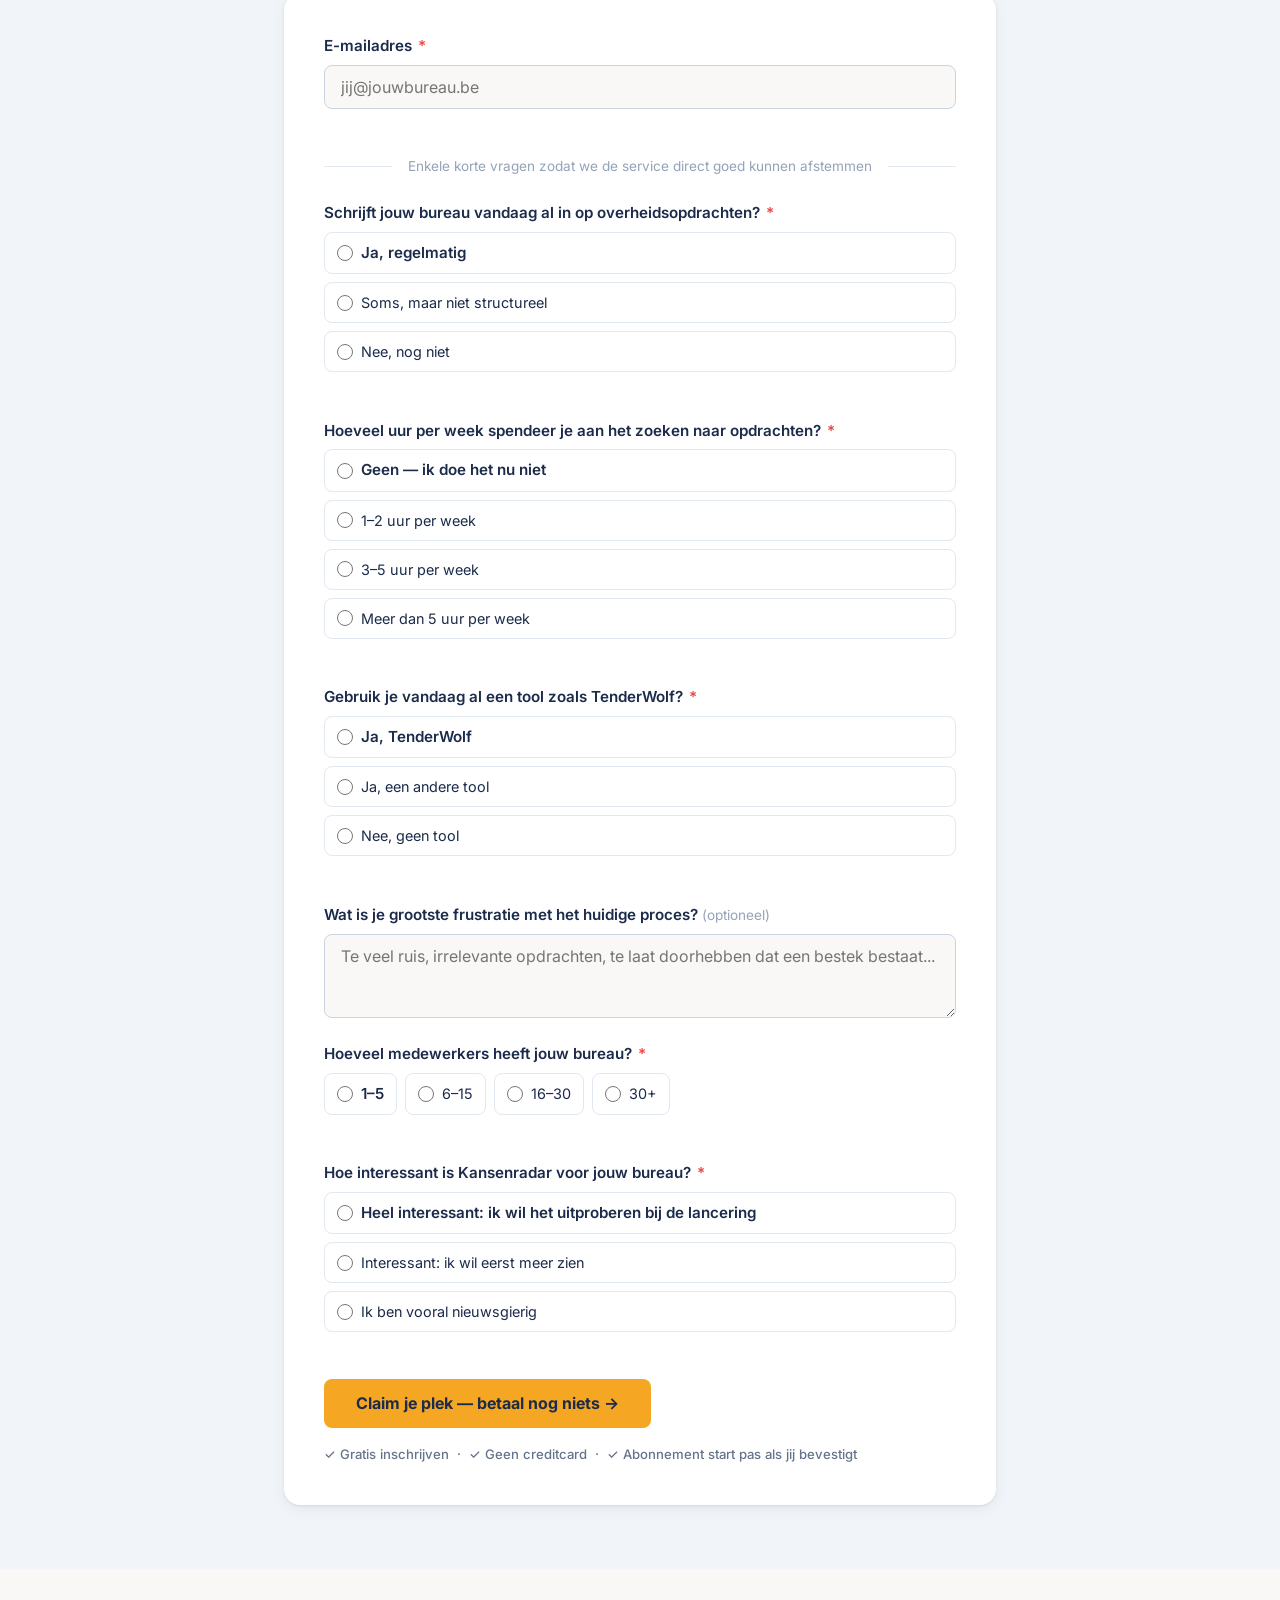
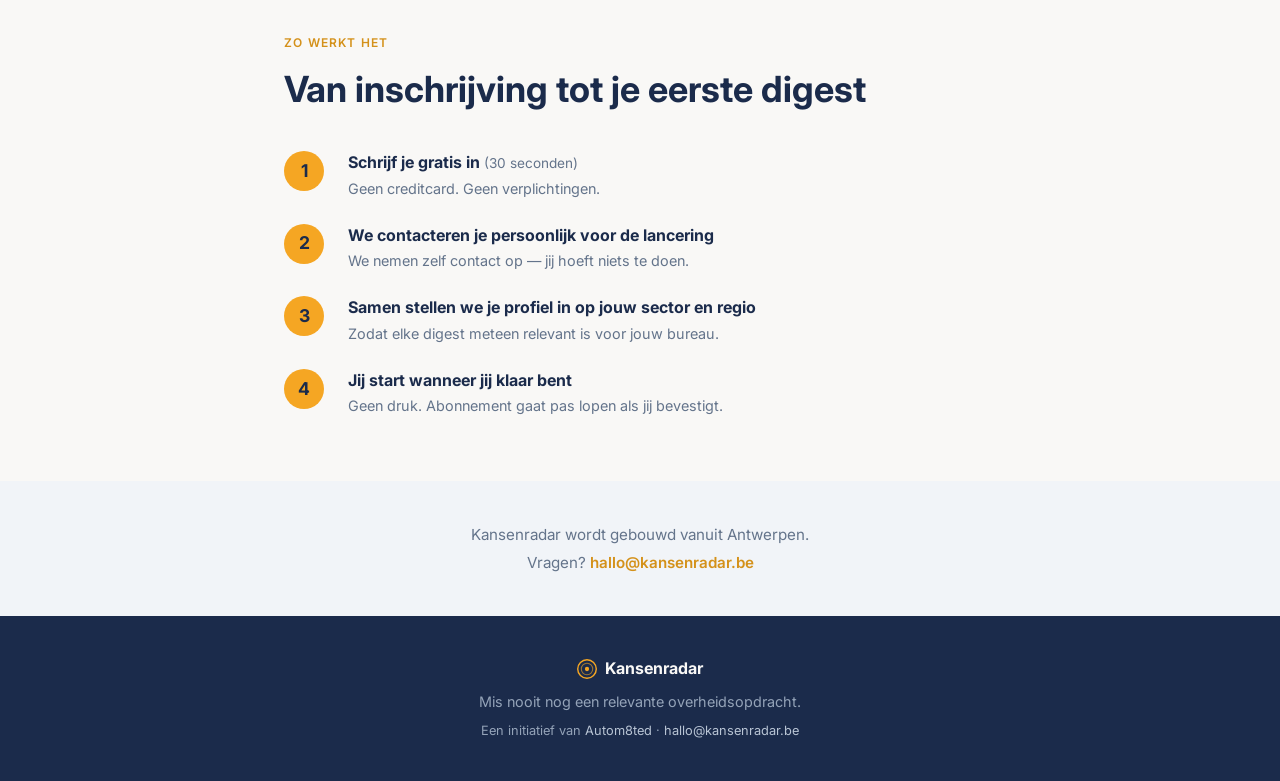
==== commit 97fa9290: "pricing: founding €29 (12 months), standard €59; weekly digest instead of daily" ====
--- a/site/index.html
+++ b/site/index.html
@@ -4,11 +4,11 @@
     <meta charset="UTF-8">
     <meta name="viewport" content="width=device-width, initial-scale=1.0">
     <title>Kansenradar — Overheidsopdrachten voor marketing- en communicatiebureaus</title>
-    <meta name="description" content="Mis nooit nog een relevante overheidsopdracht. Kansenradar monitort dagelijks alle publieke aanbestedingen en stuurt jou alleen de kansen die echt relevant zijn voor jouw bureau.">
+    <meta name="description" content="Mis nooit nog een relevante overheidsopdracht. Kansenradar monitort alle publieke aanbestedingen en stuurt jou elke week alleen de kansen die echt relevant zijn voor jouw bureau.">
 
     <!-- Open Graph -->
     <meta property="og:title" content="Kansenradar — Mis nooit nog een relevante overheidsopdracht">
-    <meta property="og:description" content="Dagelijks gefilterde en samengevatte overheidsopdrachten in je inbox. Speciaal voor Belgische marketing- en communicatiebureaus.">
+    <meta property="og:description" content="Elke week gefilterde en samengevatte overheidsopdrachten in je inbox. Speciaal voor Belgische marketing- en communicatiebureaus.">
     <meta property="og:image" content="https://kansenradar.be/assets/og-image.png">
     <meta property="og:url" content="https://kansenradar.be/">
     <meta property="og:type" content="website">
@@ -17,7 +17,7 @@
     <!-- Twitter Card -->
     <meta name="twitter:card" content="summary_large_image">
     <meta name="twitter:title" content="Kansenradar">
-    <meta name="twitter:description" content="Dagelijks gefilterde overheidsopdrachten voor marketing- en communicatiebureaus.">
+    <meta name="twitter:description" content="Wekelijks gefilterde overheidsopdrachten voor marketing- en communicatiebureaus.">
     <meta name="twitter:image" content="https://kansenradar.be/assets/og-image.png">
 
     <link rel="canonical" href="https://kansenradar.be/">
@@ -57,7 +57,7 @@
         <section class="section-problem">
             <div class="container">
                 <h1>Elke week publiceren Vlaamse overheden nieuwe marketingopdrachten. De meeste bureaus missen ze.</h1>
-                <p class="positioning-line">Kansenradar is een intelligence service die dagelijks overheidsopdrachten filtert en samenvat voor marketing- en communicatiebureaus in Vlaanderen.</p>
+                <p class="positioning-line">Kansenradar is een intelligence service die elke week overheidsopdrachten filtert en samenvat voor marketing- en communicatiebureaus in Vlaanderen.</p>
                 <p class="lead">Niet door gebrek aan kwaliteit. Maar omdat niemand tijd had om tientallen platformen dagelijks te checken.</p>
                 <div class="problem-stats">
                     <div class="stat">
@@ -87,8 +87,8 @@
                             <circle cx="20" cy="20" r="4" fill="#F5A623"/>
                         </svg>
                     </div>
-                    <h2>Kansenradar monitort dagelijks alle publieke aanbestedingen en stuurt jou alleen de opdrachten die relevant zijn voor jouw bureau.</h2>
-                    <p>Geen platform om in te loggen. Geen dashboard om bij te houden. Elke ochtend één duidelijke mail in je inbox.</p>
+                    <h2>Kansenradar monitort alle publieke aanbestedingen en stuurt jou elke week alleen de opdrachten die relevant zijn voor jouw bureau.</h2>
+                    <p>Geen platform om in te loggen. Geen dashboard om bij te houden. Elke maandagochtend één duidelijke mail in je inbox.</p>
                 </div>
             </div>
         </section>
@@ -96,18 +96,18 @@
         <!-- 3. CONCRETE OUTPUT — Digest mockup -->
         <section class="section-output">
             <div class="container">
-                <p class="eyebrow">Zo ziet jouw dagelijkse mail eruit</p>
-                <h2 class="section-title">Elke ochtend om 7:00 in je inbox</h2>
+                <p class="eyebrow">Zo ziet jouw wekelijkse mail eruit</p>
+                <h2 class="section-title">Elke maandag om 7:00 in je inbox</h2>
 
                 <div class="digest-mockup">
                     <div class="digest-header">
                         <div class="digest-meta">
                             <span class="digest-from">Van: digest@kansenradar.be</span>
-                            <span class="digest-subject">Jouw Kansenradar — dinsdag 19 januari</span>
+                            <span class="digest-subject">Jouw Kansenradar — week van 18 januari</span>
                         </div>
                     </div>
                     <div class="digest-body">
-                        <p class="digest-intro">Goedemorgen. Vandaag 3 relevante opdrachten gevonden voor jouw bureau.</p>
+                        <p class="digest-intro">Goedemorgen. Deze week 3 relevante opdrachten gevonden voor jouw bureau.</p>
 
                         <div class="digest-tender">
                             <div class="digest-tender-header">
@@ -155,7 +155,7 @@
                         </div>
 
                         <div class="digest-footer-note">
-                            <p>Vandaag 47 opdrachten gescand. 3 relevant voor jouw bureau (score ≥ 6/10).</p>
+                            <p>Deze week 47 opdrachten gescand. 3 relevant voor jouw bureau (score ≥ 6/10).</p>
                             <p class="digest-unsubscribe">Voorkeuren aanpassen · Uitschrijven</p>
                         </div>
                     </div>
@@ -179,7 +179,7 @@
                     <div class="time-with">
                         <h3>Met Kansenradar</h3>
                         <ul>
-                            <li>Elke ochtend één mail met wat relevant is</li>
+                            <li>Elke maandag één mail met wat relevant is</li>
                             <li>Samenvatting zodat je in 2 minuten beslist</li>
                             <li>Nooit nog een opdracht missen door timing</li>
                             <li>Jij beslist — wij monitoren</li>
@@ -230,7 +230,7 @@
                                 <tr>
                                     <td>Prijs</td>
                                     <td class="col-competitor">€79/maand</td>
-                                    <td class="col-us">€49/maand</td>
+                                    <td class="col-us">€29/maand (founding)</td>
                                 </tr>
                                 <tr>
                                     <td>Sector</td>
@@ -245,7 +245,7 @@
                                 <tr>
                                     <td>Output</td>
                                     <td class="col-competitor">Dashboard</td>
-                                    <td class="col-us">Dagelijkse digest mail</td>
+                                    <td class="col-us">Wekelijkse digest mail</td>
                                 </tr>
                                 <tr>
                                     <td>Menselijke check</td>
@@ -266,13 +266,13 @@
                     <div class="pricing-card pricing-card--featured">
                         <div class="pricing-badge">FOUNDING MEMBER</div>
                         <div class="pricing-price">
-                            <span class="price-original">€69</span>
-                            <span class="price-current">€49</span>
+                            <span class="price-original">€59</span>
+                            <span class="price-current">€29</span>
                             <span class="price-period">/maand</span>
                         </div>
-                        <p class="pricing-desc">Voor de eerste 50 bureaus. Tarief blijft voor altijd €49/maand zolang je klant blijft.</p>
+                        <p class="pricing-desc">Voor de eerste 50 bureaus. Je betaalt €29/maand gedurende de eerste 12 maanden, daarna €59.</p>
                         <ul class="pricing-features">
-                            <li>Dagelijkse digest op maat</li>
+                            <li>Wekelijkse digest op maat</li>
                             <li>Gefilterd op jouw sector en regio</li>
                             <li>AI-samenvatting per opdracht</li>
                             <li>Deadline- en budgetalerts</li>
@@ -283,7 +283,7 @@
                     <div class="pricing-card">
                         <div class="pricing-badge pricing-badge--light">STARTER — NA LAUNCH</div>
                         <div class="pricing-price">
-                            <span class="price-current price-current--secondary">€69</span>
+                            <span class="price-current price-current--secondary">€59</span>
                             <span class="price-period">/maand</span>
                         </div>
                         <p class="pricing-desc">Standaard tarief voor nieuwe klanten na de founding member-periode.</p>
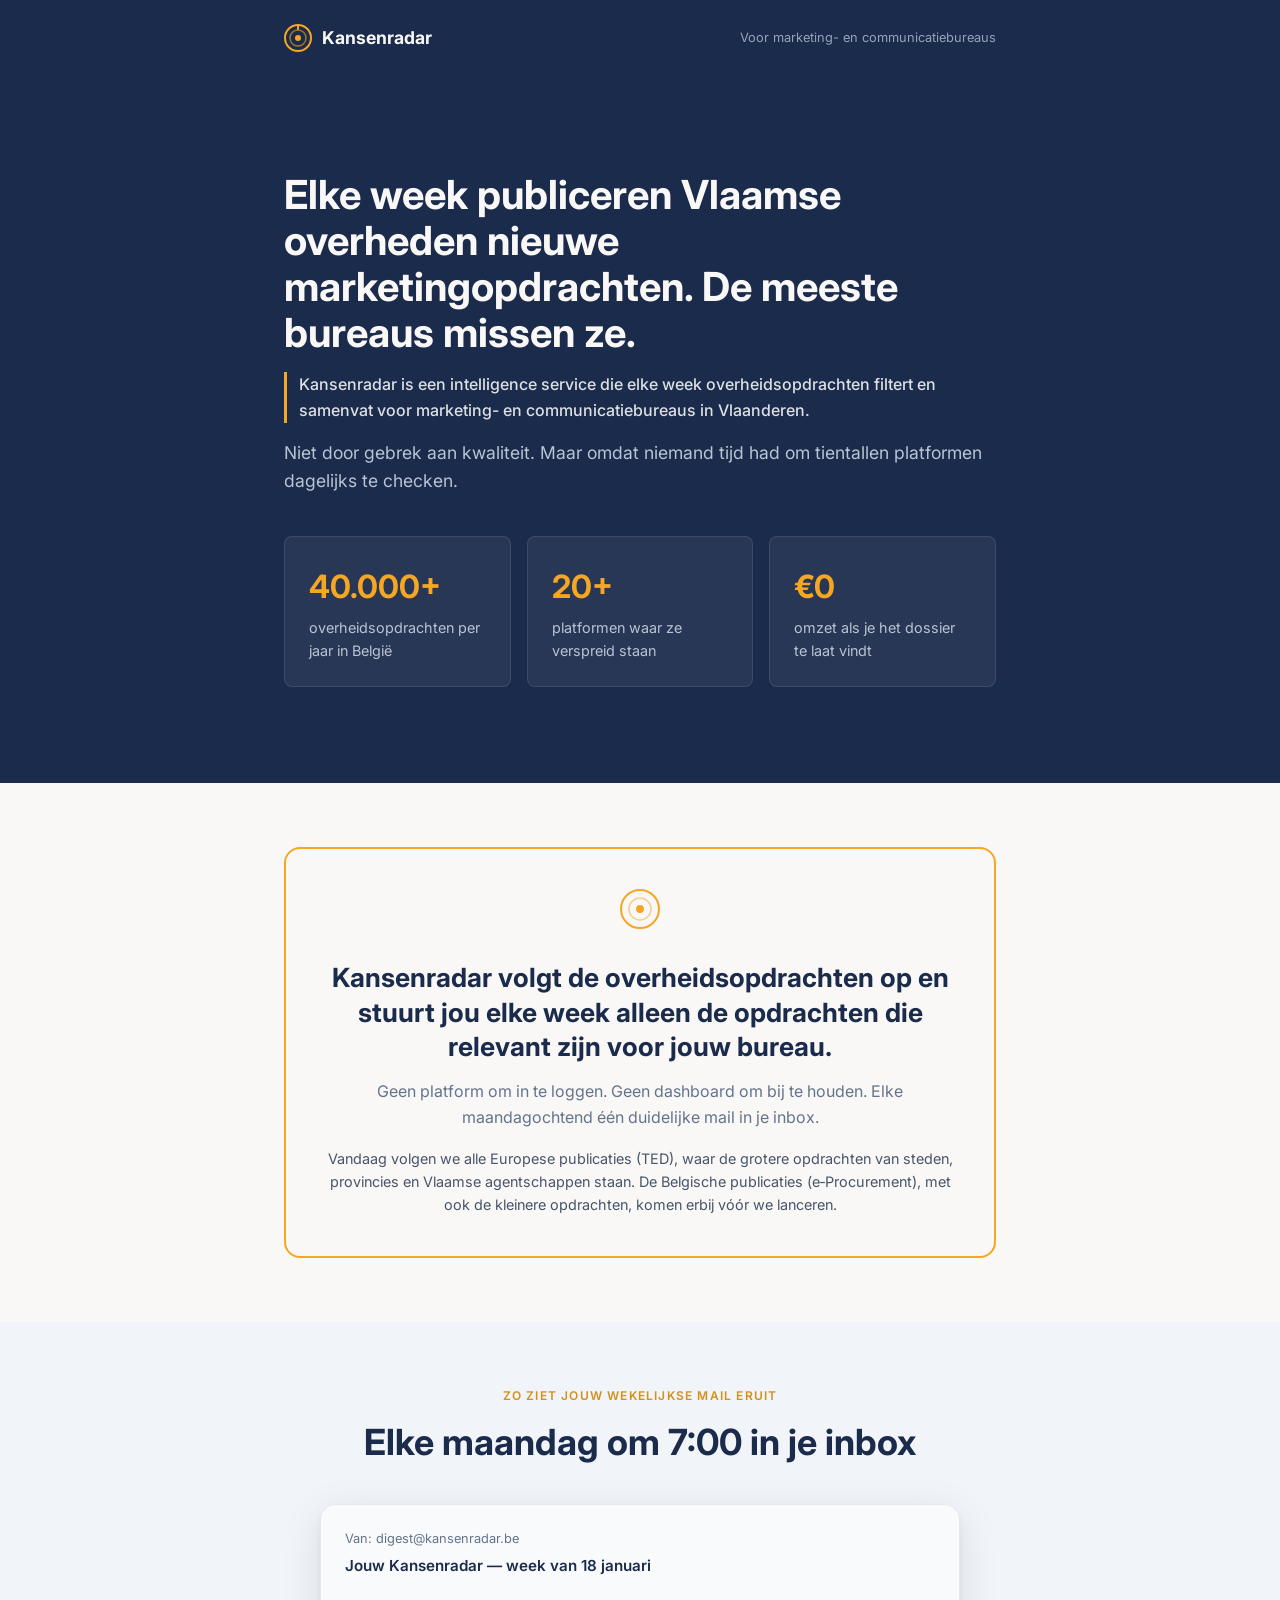
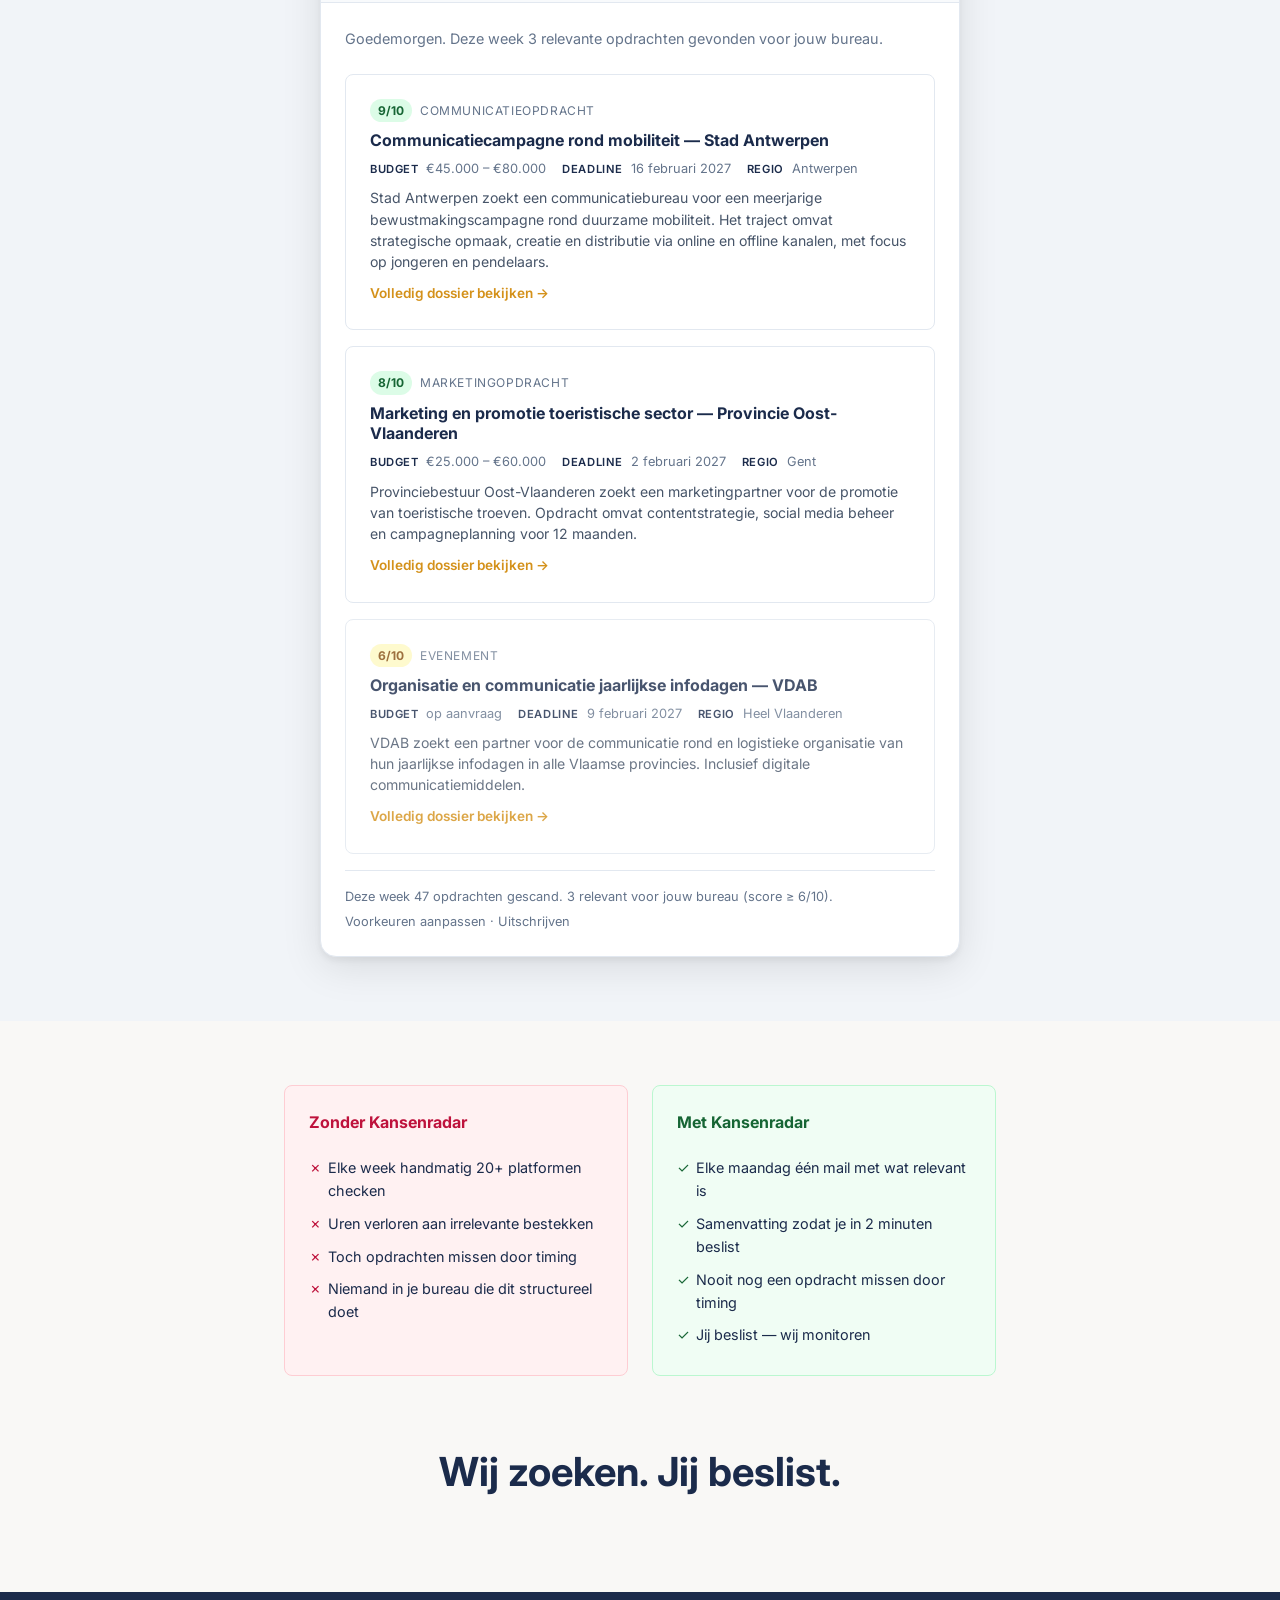
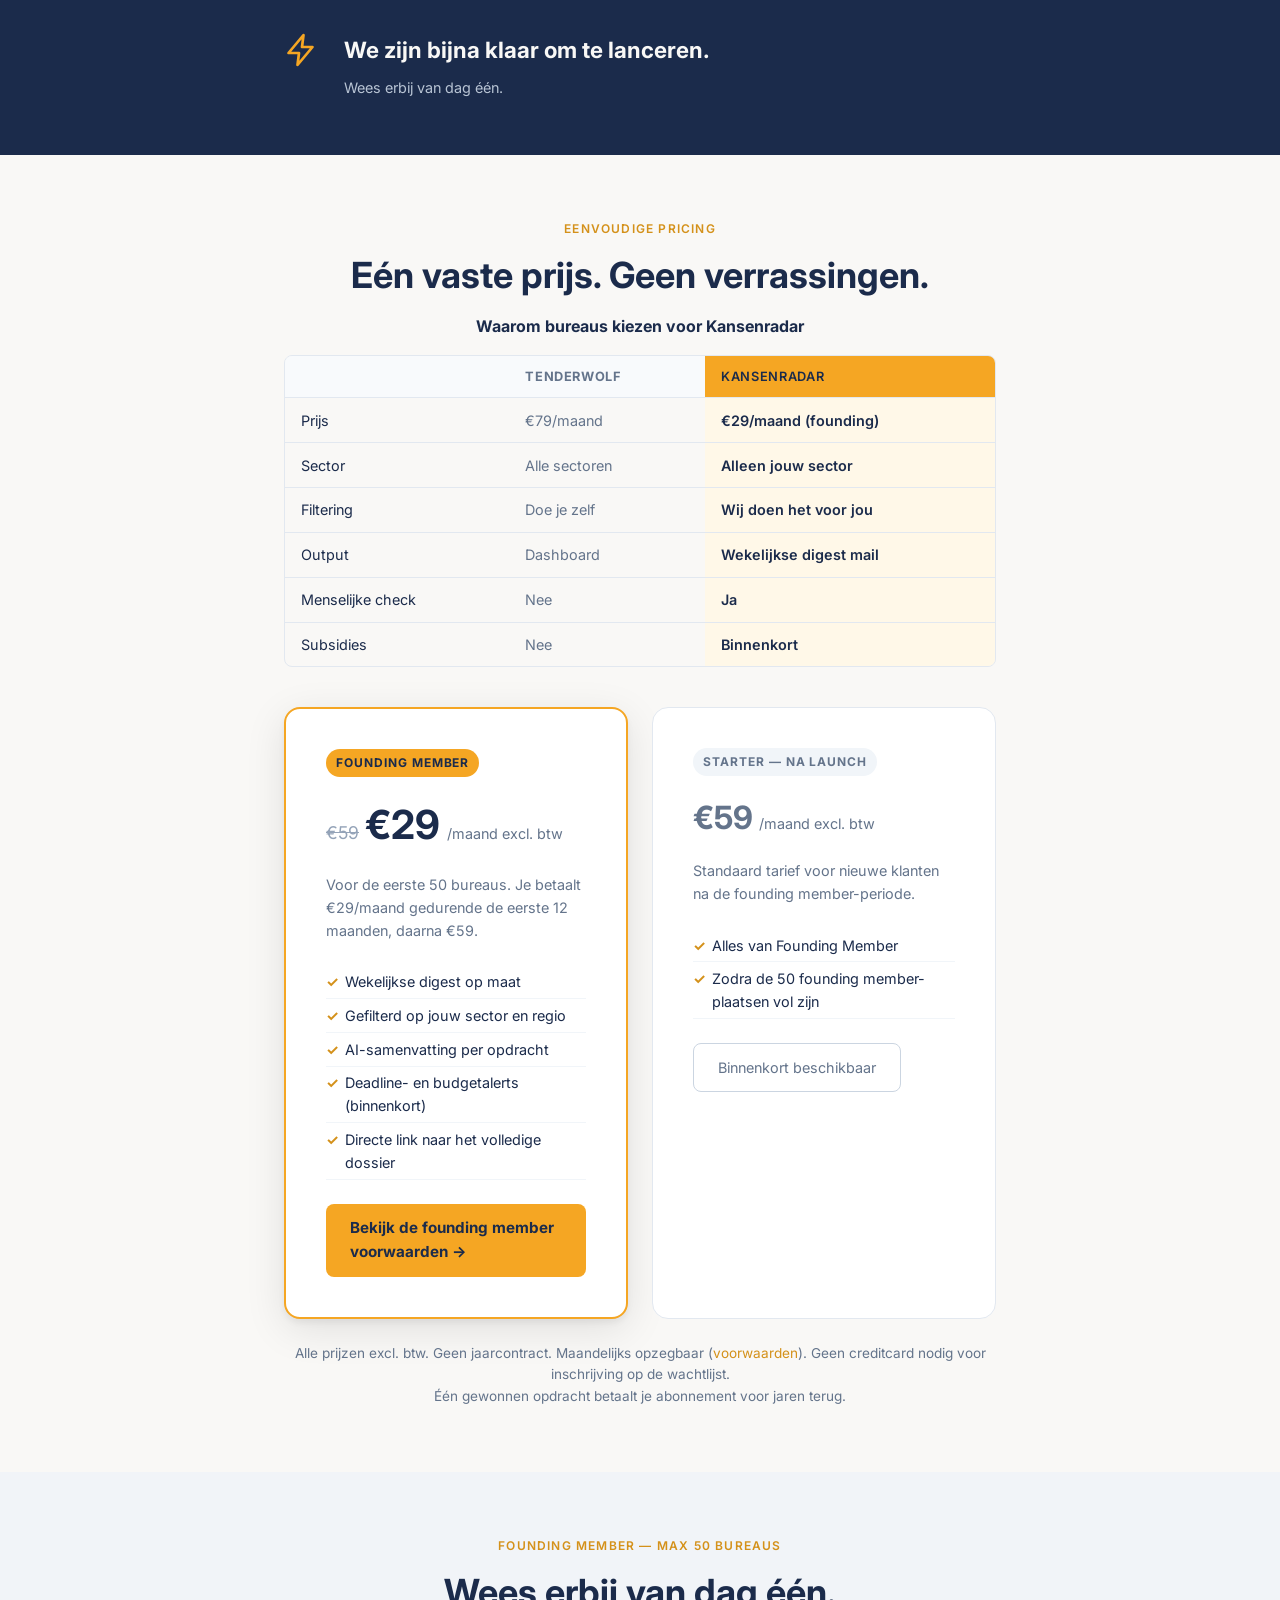
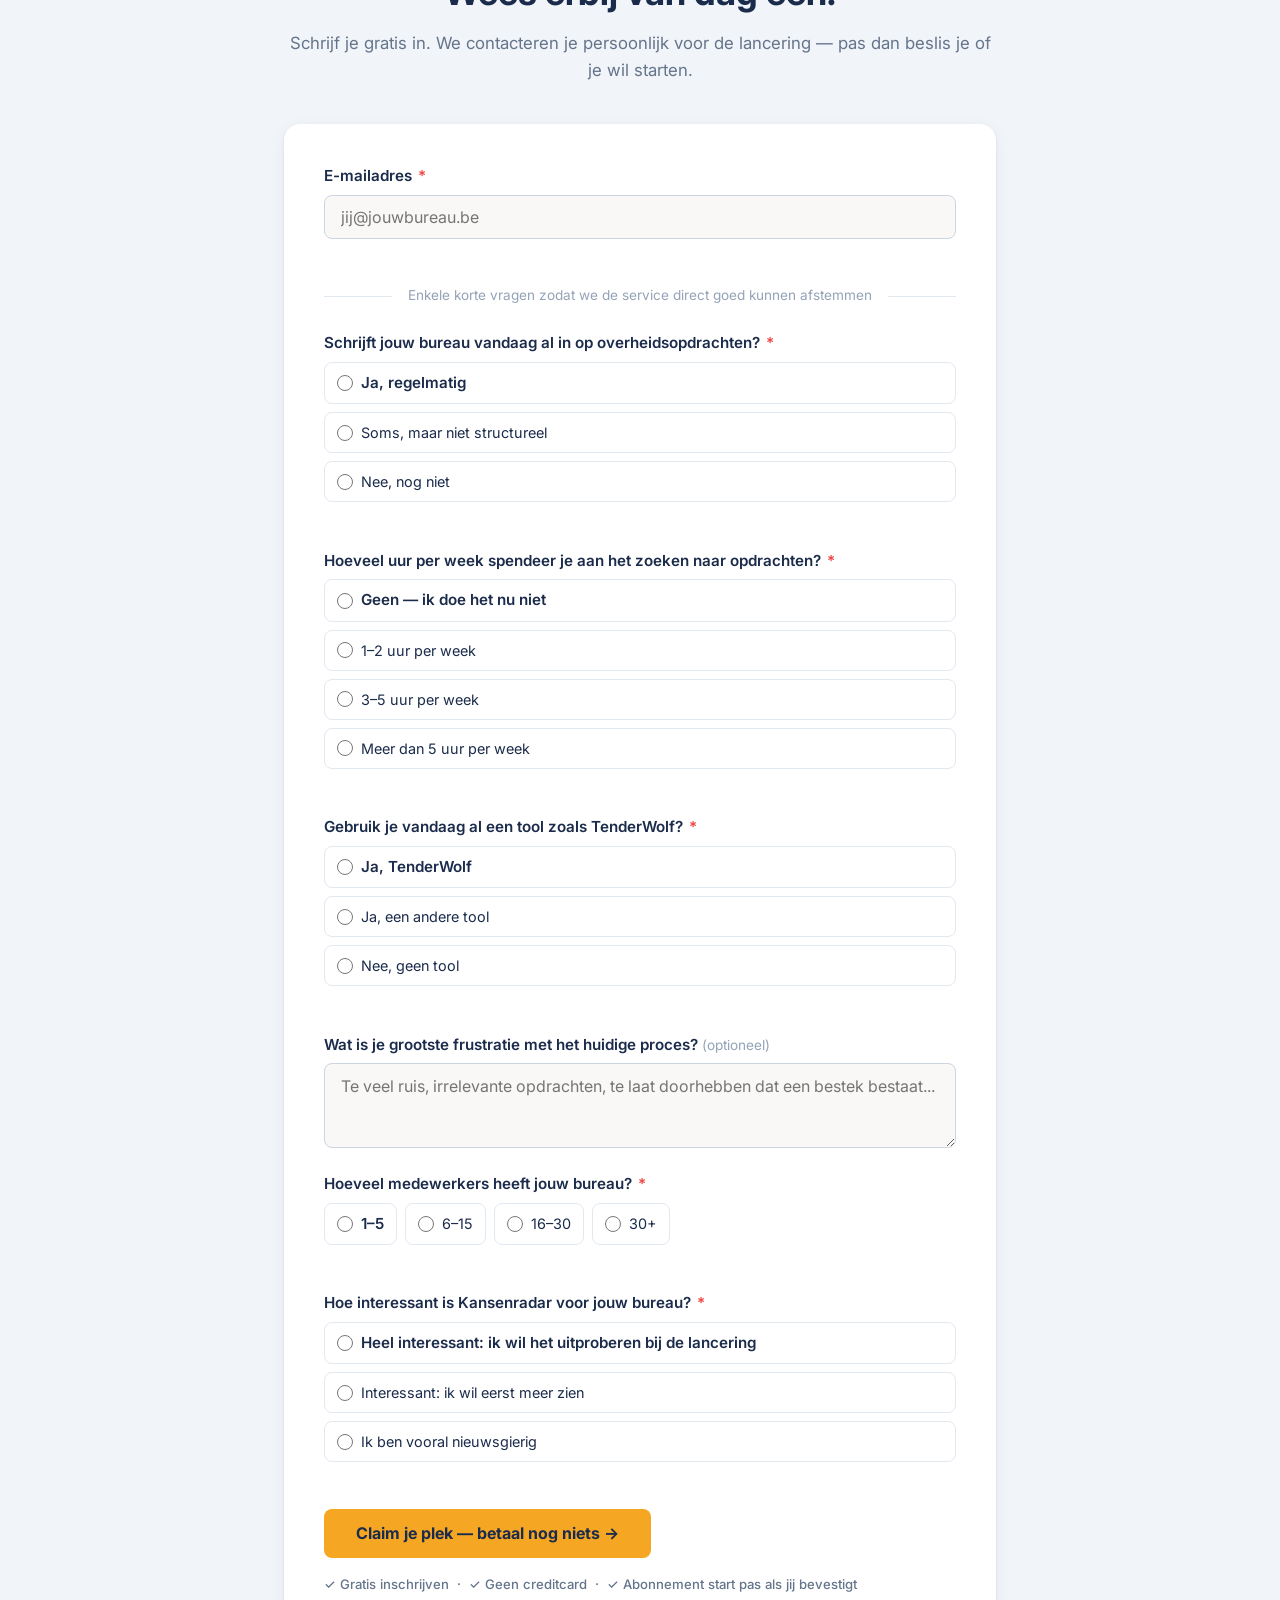
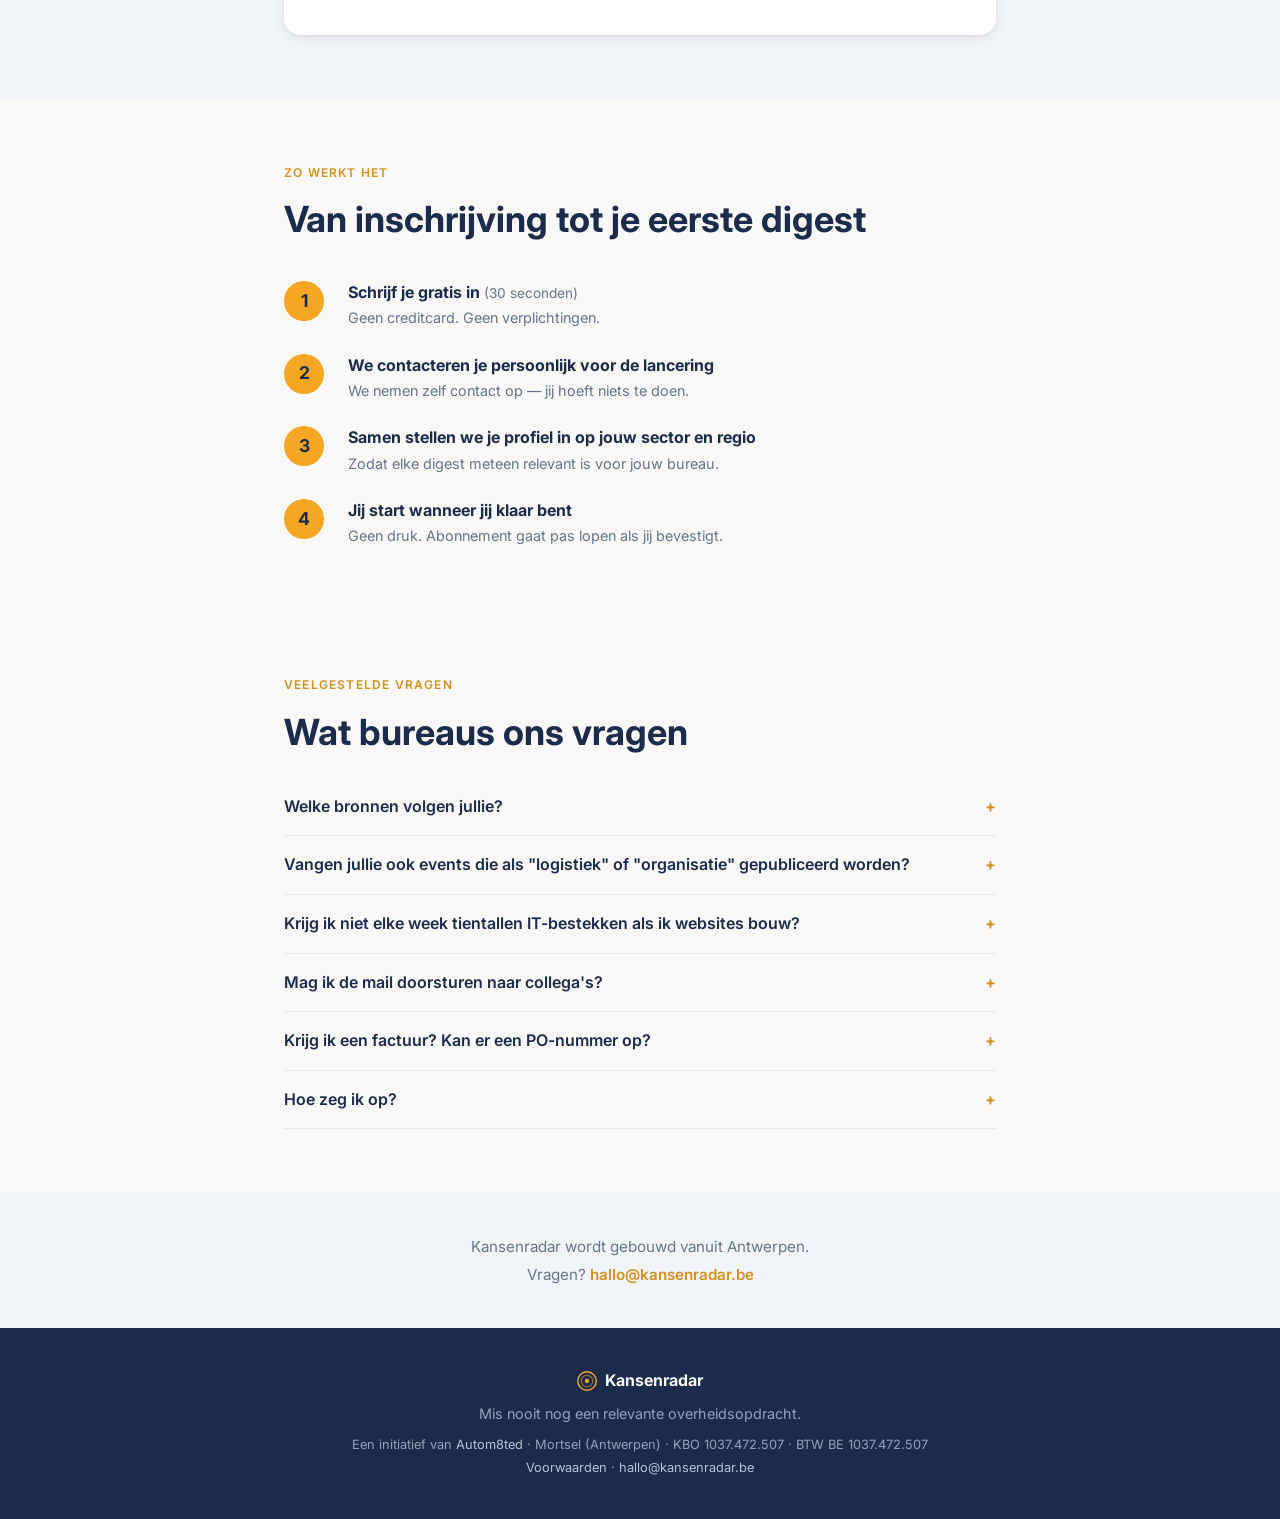
==== commit f785e5f7: "Plan v2: honest source claim, VAT, FAQ and terms page, outreach sender - Landing page: sources claim" ====
--- a/site/index.html
+++ b/site/index.html
@@ -4,7 +4,7 @@
     <meta charset="UTF-8">
     <meta name="viewport" content="width=device-width, initial-scale=1.0">
     <title>Kansenradar — Overheidsopdrachten voor marketing- en communicatiebureaus</title>
-    <meta name="description" content="Mis nooit nog een relevante overheidsopdracht. Kansenradar monitort alle publieke aanbestedingen en stuurt jou elke week alleen de kansen die echt relevant zijn voor jouw bureau.">
+    <meta name="description" content="Mis nooit nog een relevante overheidsopdracht. Kansenradar volgt de overheidsopdrachten op en stuurt jou elke week alleen de kansen die echt relevant zijn voor jouw bureau.">
 
     <!-- Open Graph -->
     <meta property="og:title" content="Kansenradar — Mis nooit nog een relevante overheidsopdracht">
@@ -87,8 +87,9 @@
                             <circle cx="20" cy="20" r="4" fill="#F5A623"/>
                         </svg>
                     </div>
-                    <h2>Kansenradar monitort alle publieke aanbestedingen en stuurt jou elke week alleen de opdrachten die relevant zijn voor jouw bureau.</h2>
+                    <h2>Kansenradar volgt de overheidsopdrachten op en stuurt jou elke week alleen de opdrachten die relevant zijn voor jouw bureau.</h2>
                     <p>Geen platform om in te loggen. Geen dashboard om bij te houden. Elke maandagochtend één duidelijke mail in je inbox.</p>
+                    <p class="sources-note">Vandaag volgen we alle Europese publicaties (TED), waar de grotere opdrachten van steden, provincies en Vlaamse agentschappen staan. De Belgische publicaties (e&#8209;Procurement), met ook de kleinere opdrachten, komen erbij vóór we lanceren.</p>
                 </div>
             </div>
         </section>
@@ -268,14 +269,14 @@
                         <div class="pricing-price">
                             <span class="price-original">€59</span>
                             <span class="price-current">€29</span>
-                            <span class="price-period">/maand</span>
+                            <span class="price-period">/maand excl. btw</span>
                         </div>
                         <p class="pricing-desc">Voor de eerste 50 bureaus. Je betaalt €29/maand gedurende de eerste 12 maanden, daarna €59.</p>
                         <ul class="pricing-features">
                             <li>Wekelijkse digest op maat</li>
                             <li>Gefilterd op jouw sector en regio</li>
                             <li>AI-samenvatting per opdracht</li>
-                            <li>Deadline- en budgetalerts</li>
+                            <li>Deadline- en budgetalerts (binnenkort)</li>
                             <li>Directe link naar het volledige dossier</li>
                         </ul>
                         <a href="#formulier" class="btn-primary">Bekijk de founding member voorwaarden →</a>
@@ -284,7 +285,7 @@
                         <div class="pricing-badge pricing-badge--light">STARTER — NA LAUNCH</div>
                         <div class="pricing-price">
                             <span class="price-current price-current--secondary">€59</span>
-                            <span class="price-period">/maand</span>
+                            <span class="price-period">/maand excl. btw</span>
                         </div>
                         <p class="pricing-desc">Standaard tarief voor nieuwe klanten na de founding member-periode.</p>
                         <ul class="pricing-features">
@@ -294,7 +295,7 @@
                         <span class="btn-secondary">Binnenkort beschikbaar</span>
                     </div>
                 </div>
-                <p class="pricing-note">Geen jaarcontract. Maandelijks opzegbaar. Geen creditcard nodig voor inschrijving op de wachtlijst.<br>Één gewonnen opdracht betaalt je abonnement voor jaren terug.</p>
+                <p class="pricing-note">Alle prijzen excl. btw. Geen jaarcontract. Maandelijks opzegbaar (<a href="voorwaarden.html">voorwaarden</a>). Geen creditcard nodig voor inschrijving op de wachtlijst.<br>Één gewonnen opdracht betaalt je abonnement voor jaren terug.</p>
             </div>
         </section>
 
@@ -475,6 +476,40 @@
         </section>
 
     </main>
+
+    <!-- FAQ -->
+    <section class="section-faq">
+        <div class="container">
+            <p class="eyebrow">Veelgestelde vragen</p>
+            <h2 class="section-title">Wat bureaus ons vragen</h2>
+            <div class="faq-list">
+                <details>
+                    <summary>Welke bronnen volgen jullie?</summary>
+                    <p>Vandaag alle Europese publicaties (TED). Daar staan de grotere opdrachten van steden, provincies, Vlaamse agentschappen en federale diensten. De Belgische publicaties (e&#8209;Procurement), met ook de kleinere opdrachten van gemeenten, komen erbij vóór we lanceren. Je abonnement start pas als dat zo is.</p>
+                </details>
+                <details>
+                    <summary>Vangen jullie ook events die als "logistiek" of "organisatie" gepubliceerd worden?</summary>
+                    <p>We selecteren op de officiële categorieën voor evenementen, reclame, marketing, PR en webdesign. Een event dat enkel onder "logistiek" staat, valt daar soms buiten. Dat verfijnen we nog vóór de lancering, en twijfelgevallen kijkt een mens na.</p>
+                </details>
+                <details>
+                    <summary>Krijg ik niet elke week tientallen IT-bestekken als ik websites bouw?</summary>
+                    <p>Nee. We selecteren op websiteontwerp, niet op IT in het algemeen. Grote software- en serverprojecten vallen daardoor weg.</p>
+                </details>
+                <details>
+                    <summary>Mag ik de mail doorsturen naar collega's?</summary>
+                    <p>Ja, binnen je eigen bureau mag dat gewoon. Wil je de mail rechtstreeks op meerdere adressen ontvangen, laat het ons weten.</p>
+                </details>
+                <details>
+                    <summary>Krijg ik een factuur? Kan er een PO-nummer op?</summary>
+                    <p>Je krijgt elke maand een factuur op naam van je bureau, excl. btw. Een PO-nummer of eigen referentie zetten we er graag op.</p>
+                </details>
+                <details>
+                    <summary>Hoe zeg ik op?</summary>
+                    <p>Stuur een mail naar <a href="mailto:hallo@kansenradar.be">hallo@kansenradar.be</a>. Je abonnement stopt op het einde van de lopende maand. Geen jaarcontract, geen opzegtermijn. Meer in de <a href="voorwaarden.html">voorwaarden</a>.</p>
+                </details>
+            </div>
+        </div>
+    </section>
 
     <!-- WIE ZIJN WIJ -->
     <section class="section-about">
@@ -495,7 +530,7 @@
                 <span>Kansenradar</span>
             </div>
             <p class="footer-tagline">Mis nooit nog een relevante overheidsopdracht.</p>
-            <p class="footer-legal">Een initiatief van <a href="https://autom8ted.be">Autom8ted</a> · <a href="mailto:hallo@kansenradar.be">hallo@kansenradar.be</a></p>
+            <p class="footer-legal">Een initiatief van <a href="https://autom8ted.be">Autom8ted</a> · Mortsel (Antwerpen) · KBO 1037.472.507 · BTW BE 1037.472.507<br><a href="voorwaarden.html">Voorwaarden</a> · <a href="mailto:hallo@kansenradar.be">hallo@kansenradar.be</a></p>
         </div>
     </footer>
 
--- a/site/css/style.css
+++ b/site/css/style.css
@@ -1195,3 +1195,64 @@
     color: var(--amber-dark);
     font-weight: 600;
 }
+
+/* =====================
+   SOLUTION: SOURCES NOTE
+   ===================== */
+.solution-card p.sources-note {
+    margin-top: var(--space-sm);
+    font-size: 0.9rem;
+    color: #475569;
+}
+
+.footer-legal {
+    line-height: 1.8;
+}
+
+/* =====================
+   SECTION: FAQ
+   ===================== */
+.section-faq {
+    padding: var(--space-xl) 0;
+}
+
+.faq-list {
+    max-width: 720px;
+    margin: var(--space-md) auto 0;
+}
+
+.faq-list details {
+    border-bottom: 1px solid #E2E8F0;
+    padding: var(--space-sm) 0;
+}
+
+.faq-list summary {
+    cursor: pointer;
+    font-weight: 600;
+    color: var(--navy);
+    list-style: none;
+    display: flex;
+    justify-content: space-between;
+    gap: var(--space-sm);
+}
+
+.faq-list summary::-webkit-details-marker { display: none; }
+
+.faq-list summary::after {
+    content: "+";
+    color: var(--amber-dark);
+    font-weight: 700;
+}
+
+.faq-list details[open] summary::after { content: "–"; }
+
+.faq-list details p {
+    margin-top: var(--space-xs);
+    color: #374151;
+    line-height: 1.7;
+}
+
+.faq-list a {
+    color: var(--amber-dark);
+    font-weight: 600;
+}
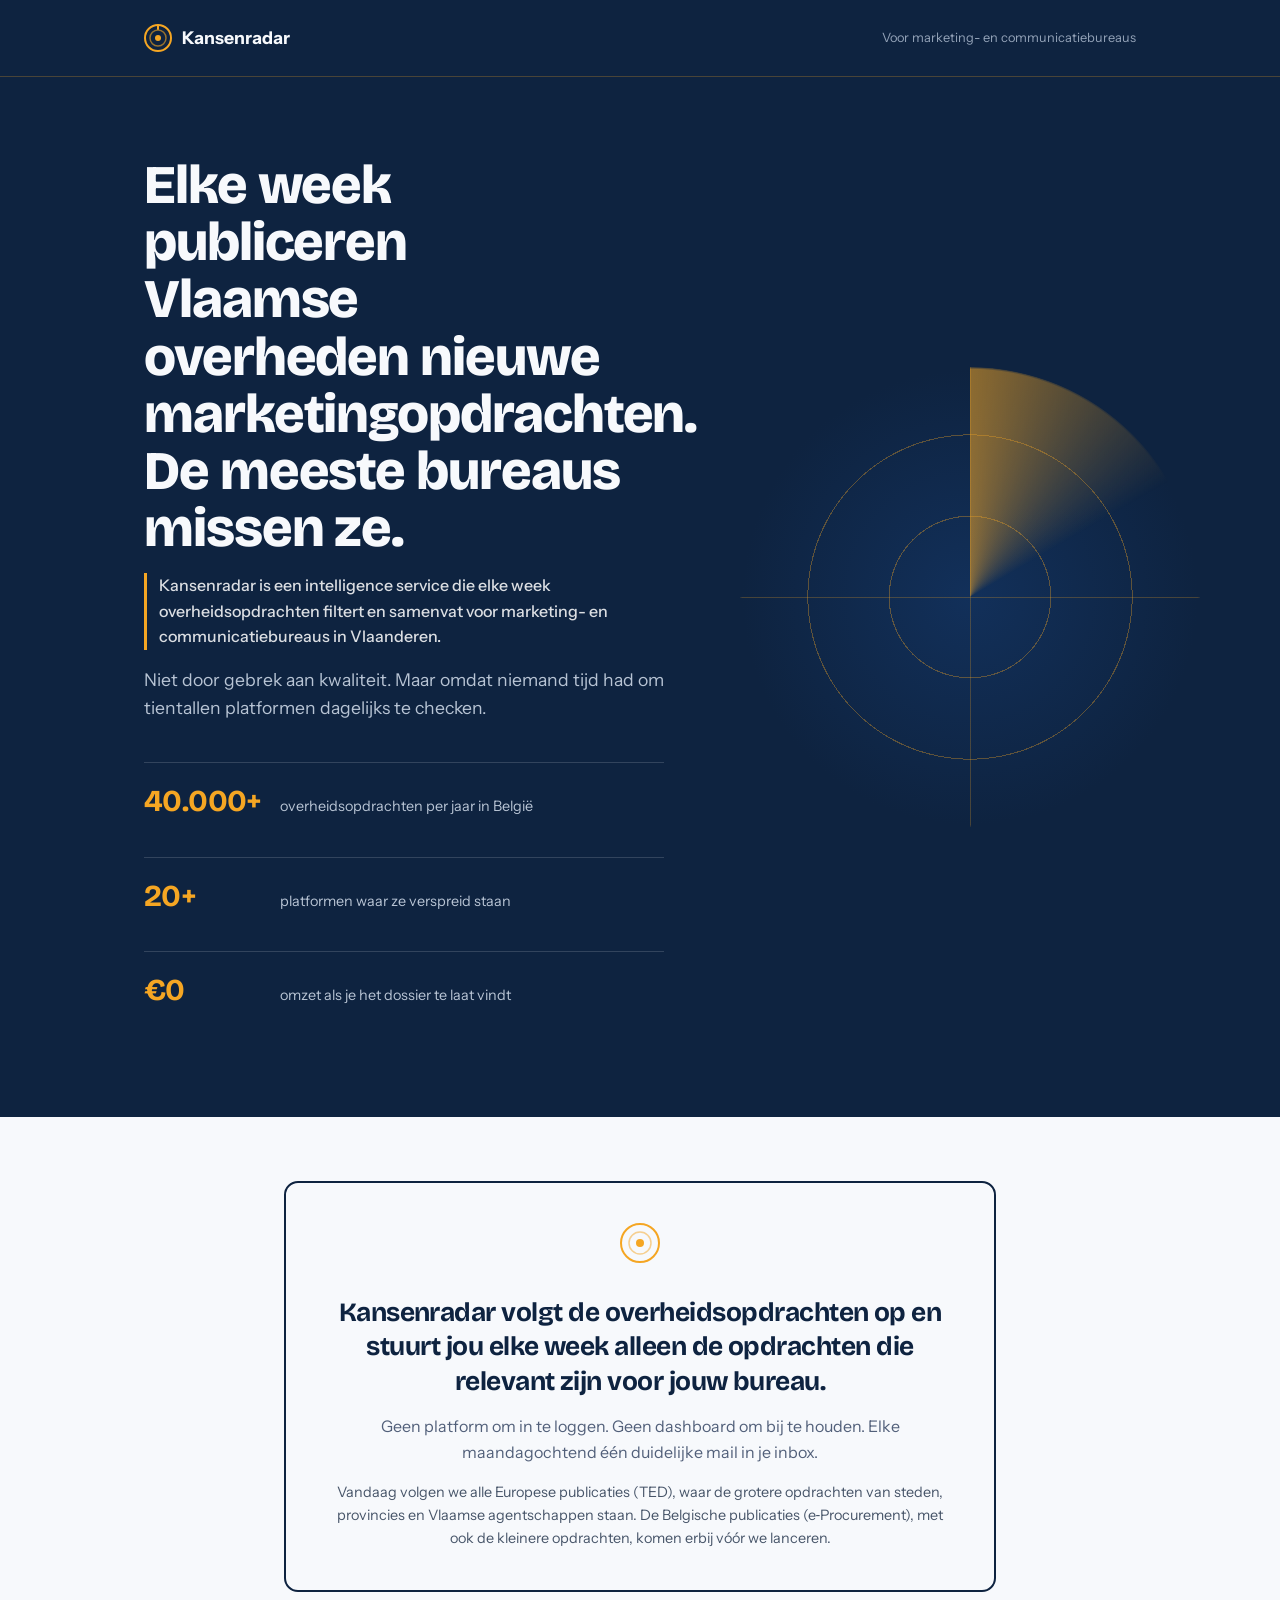
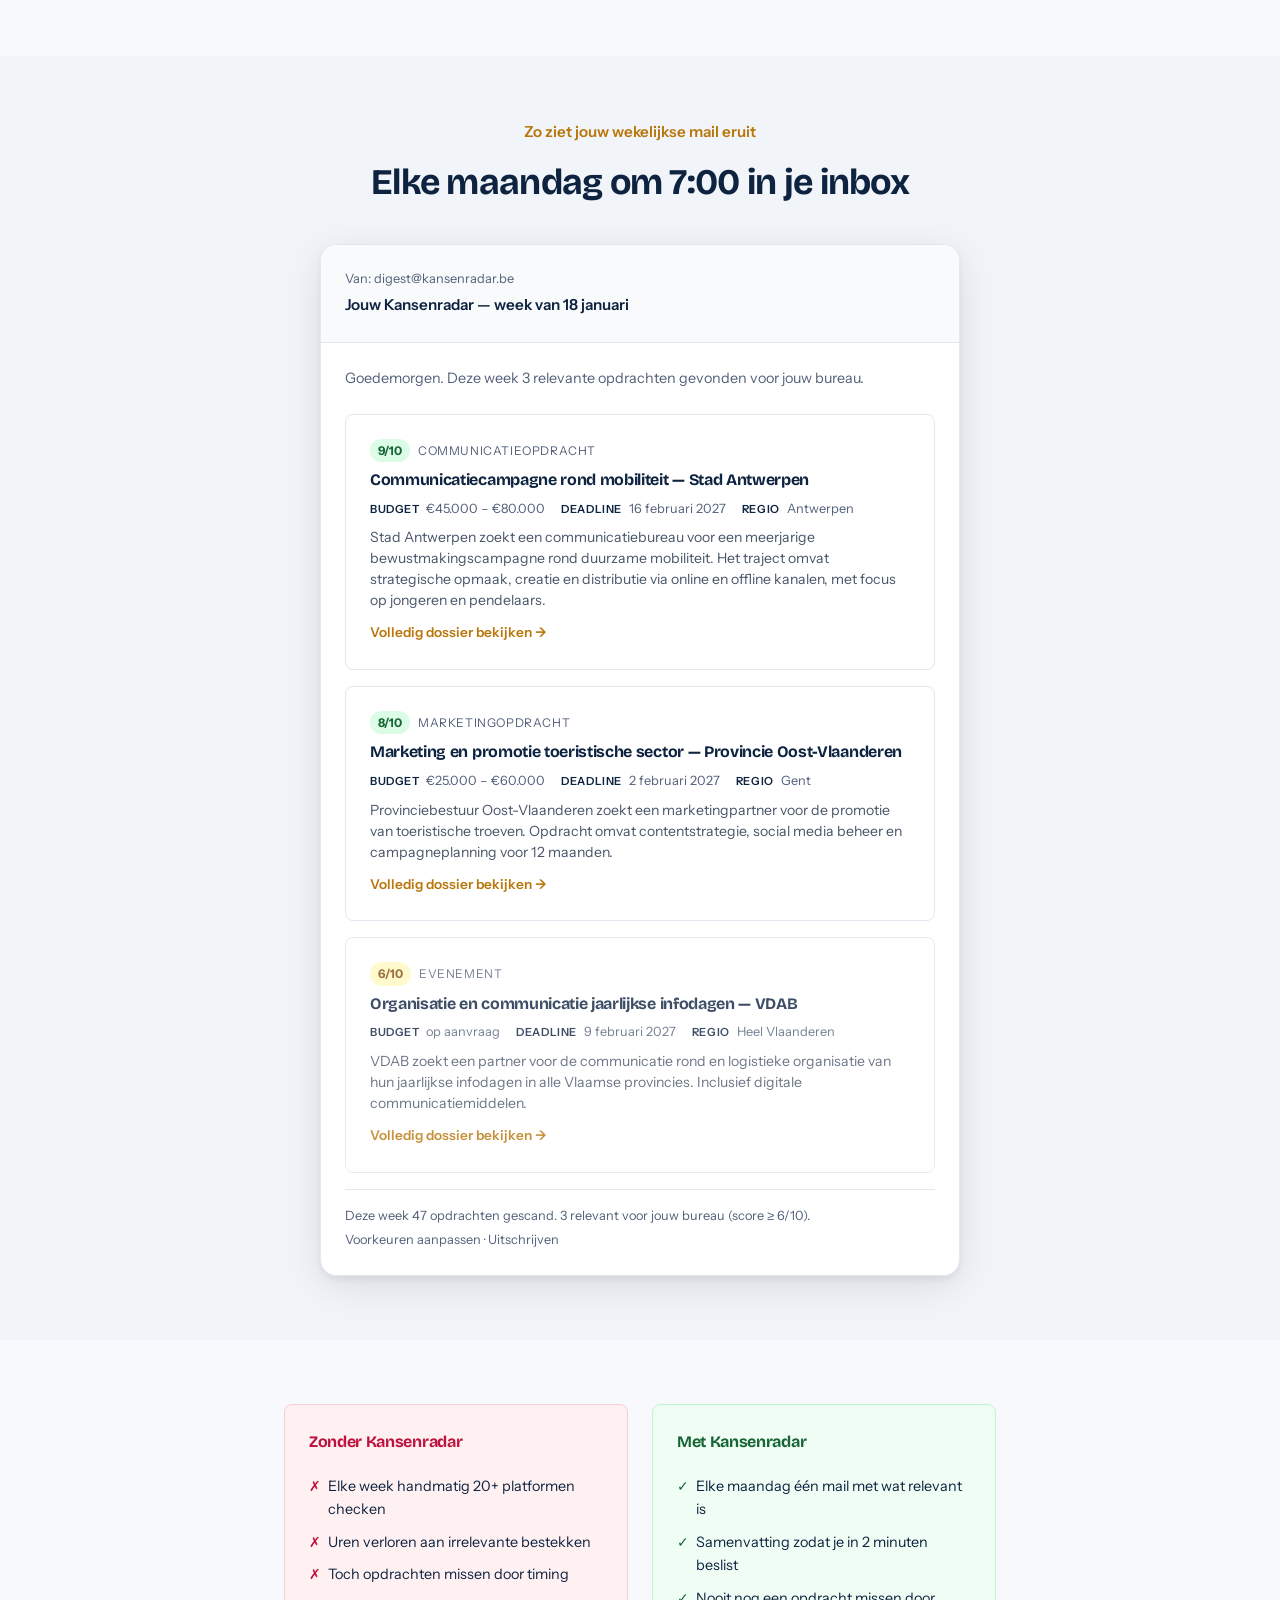
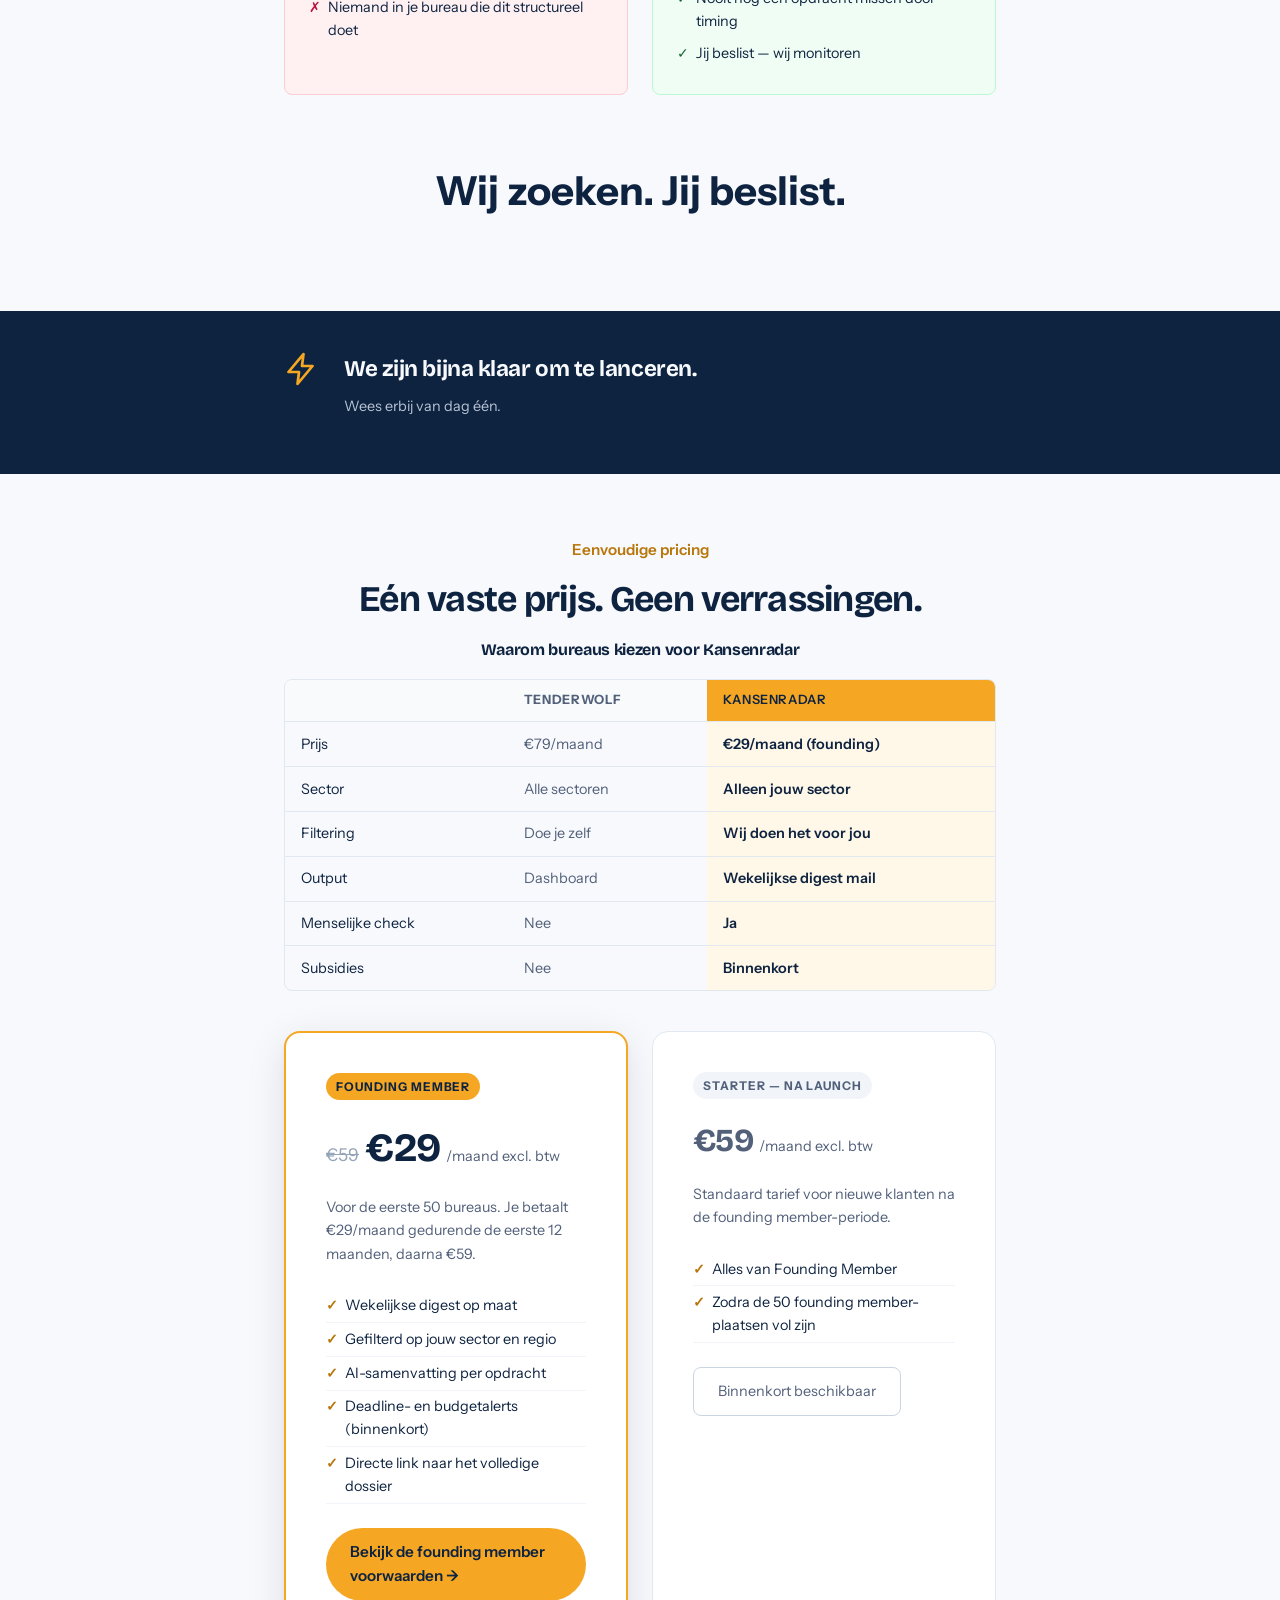
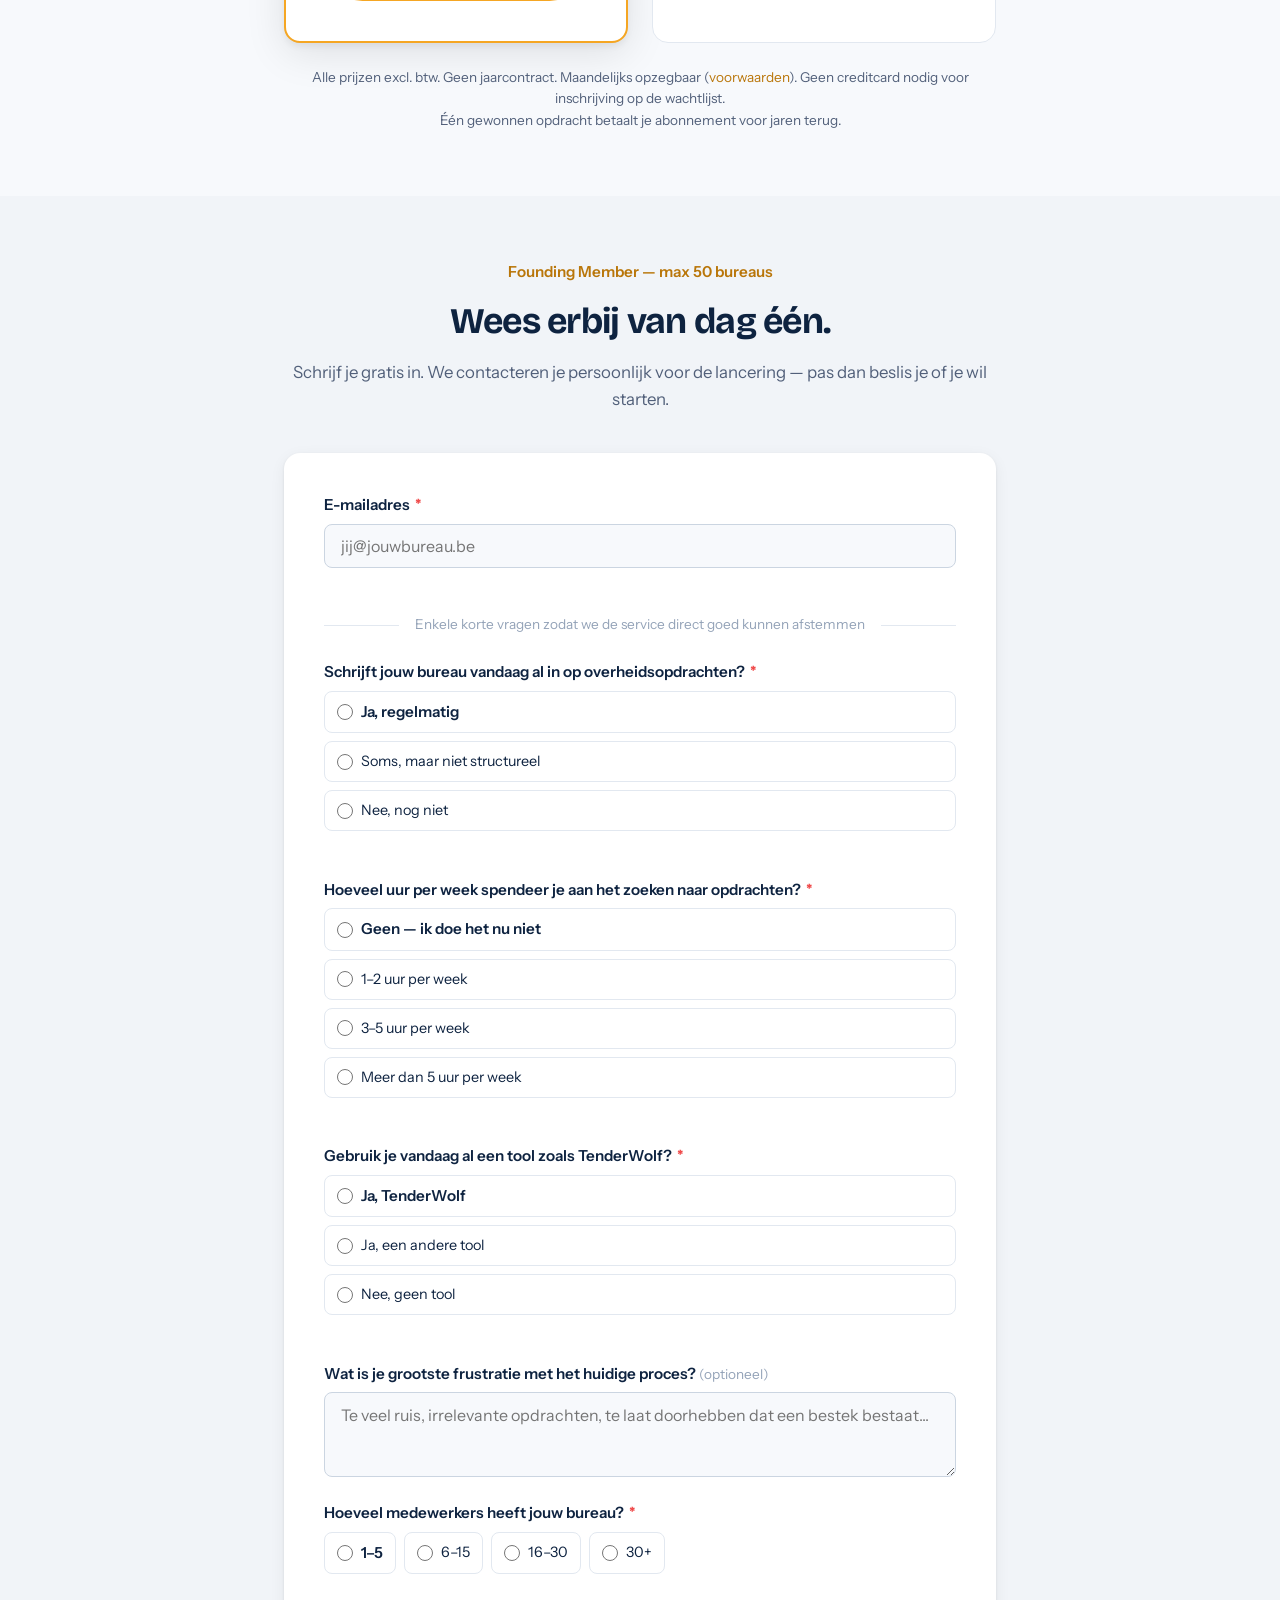
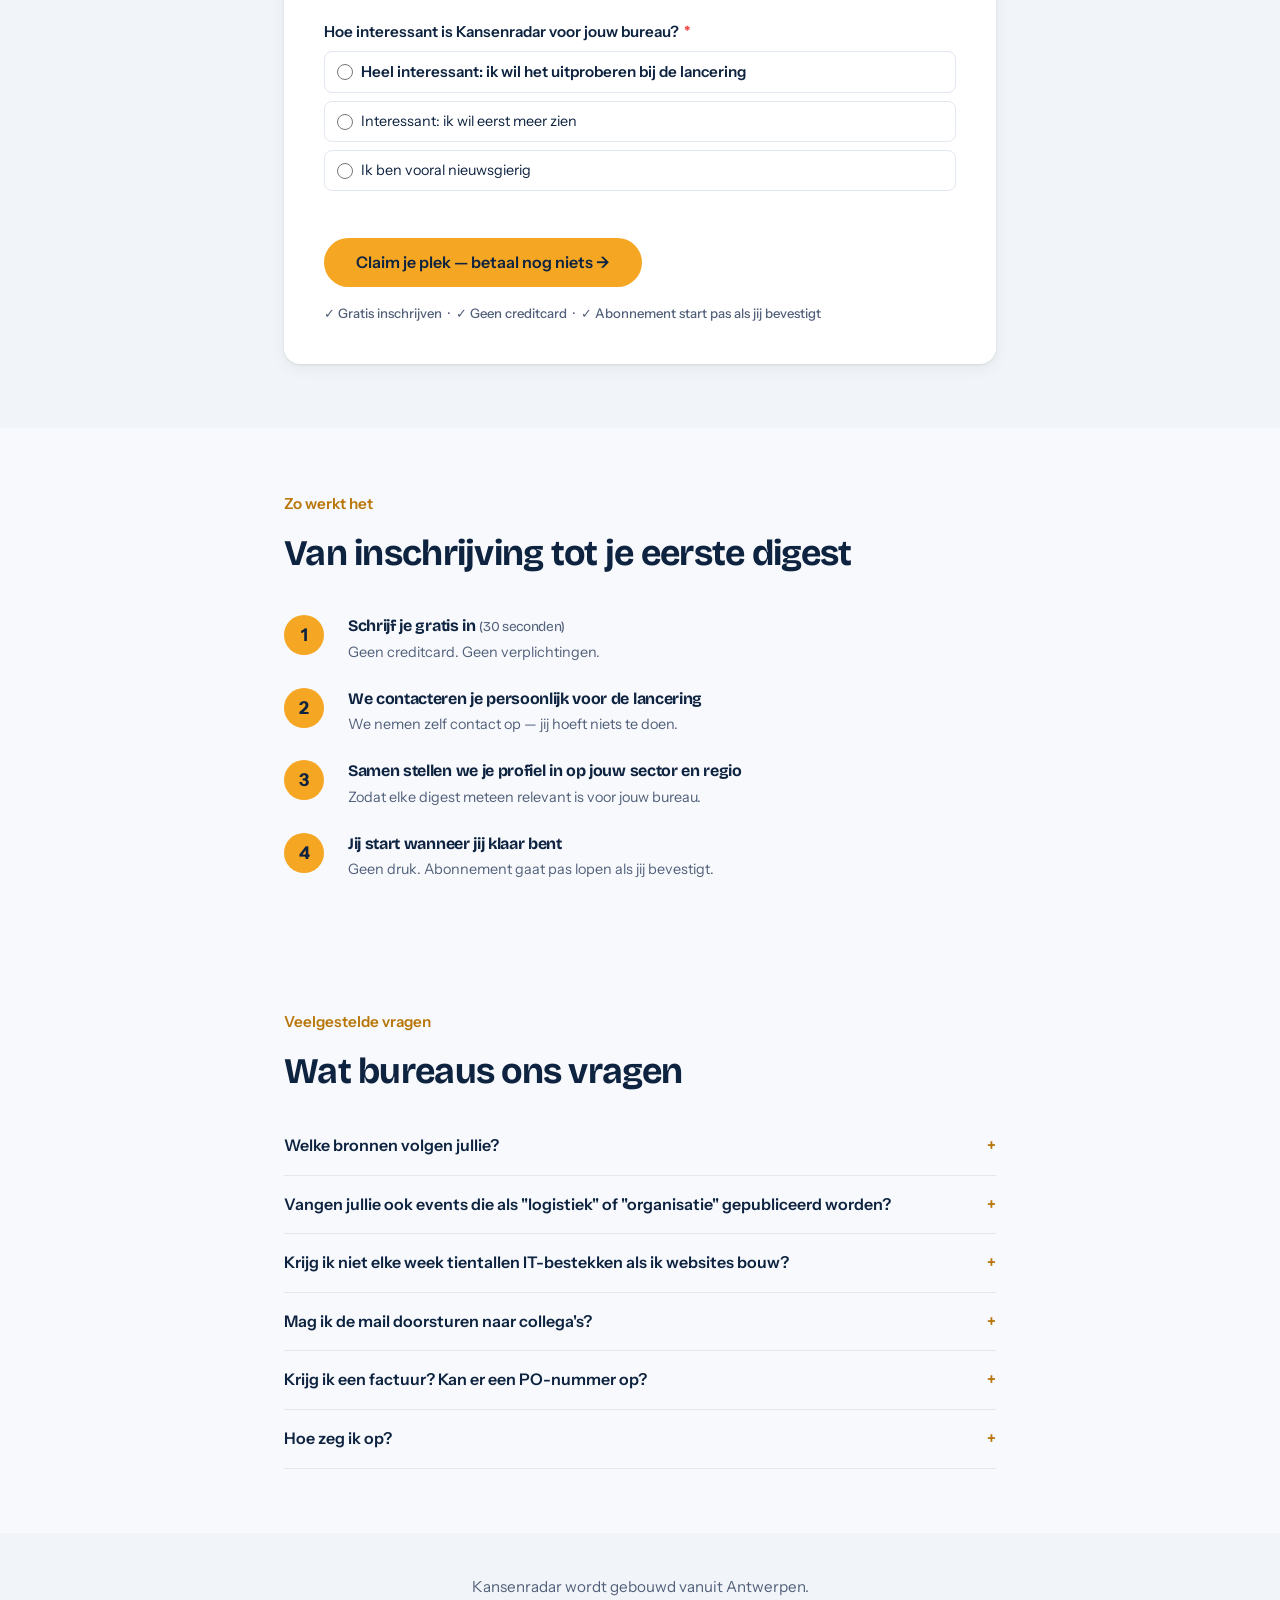
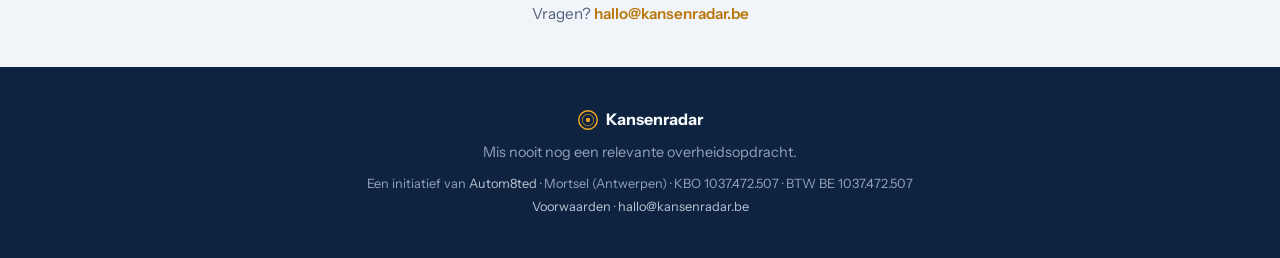
==== commit 006ca0b7: "Design refresh: radar theme on site, terms page and mails" ====
--- a/site/index.html
+++ b/site/index.html
@@ -26,14 +26,14 @@
     <link rel="icon" type="image/svg+xml" href="assets/favicon.svg">
     <link rel="icon" type="image/x-icon" href="assets/favicon.ico">
 
-    <!-- Inter Font -->
+    <!-- Fonts -->
     <link rel="preconnect" href="https://fonts.googleapis.com">
     <link rel="preconnect" href="https://fonts.gstatic.com" crossorigin>
-    <link href="https://fonts.googleapis.com/css2?family=Inter:wght@400;600;700&display=swap" rel="stylesheet">
+    <link href="https://fonts.googleapis.com/css2?family=Bricolage+Grotesque:opsz,wght@12..96,500;12..96,700;12..96,800&family=Instrument+Sans:wght@400;500;600&display=swap" rel="stylesheet">
 
     <link rel="stylesheet" href="css/style.css">
 </head>
-<body>
+<body class="theme-radar">
 
     <!-- HEADER -->
     <header class="site-header">
@@ -55,6 +55,14 @@
 
         <!-- 1. PROBLEEM -->
         <section class="section-problem">
+            <div class="kr-radar" aria-hidden="true">
+                <div class="kr-rings"></div>
+                <div class="kr-sweep"></div>
+                <span class="kr-blip" style="--x:68%;--y:30%;--d:0.9s">Stad Gent</span>
+                <span class="kr-blip" style="--x:28%;--y:62%;--d:2.4s">VDAB</span>
+                <span class="kr-blip" style="--x:74%;--y:70%;--d:3.6s">Provincie Limburg</span>
+                <span class="kr-blip" style="--x:38%;--y:24%;--d:5.1s">Stad Brugge</span>
+            </div>
             <div class="container">
                 <h1>Elke week publiceren Vlaamse overheden nieuwe marketingopdrachten. De meeste bureaus missen ze.</h1>
                 <p class="positioning-line">Kansenradar is een intelligence service die elke week overheidsopdrachten filtert en samenvat voor marketing- en communicatiebureaus in Vlaanderen.</p>
--- a/site/css/style.css
+++ b/site/css/style.css
@@ -1256,3 +1256,145 @@
     color: var(--amber-dark);
     font-weight: 600;
 }
+
+
+/* THEME: Radar (design refresh 13 okt 2026, variant B). Characterful grotesk, hero with a live radar where tenders light up. */
+.theme-radar {
+    --navy: #0E2340;
+    --amber: #F5A623;
+    --amber-dark: #B9760A;
+    --white: #F7F9FC;
+    --slate: #52607A;
+    --scope: #12305A;
+    --font: 'Instrument Sans', -apple-system, sans-serif;
+    background: var(--white);
+}
+
+.theme-radar h1, .theme-radar h2, .theme-radar h3, .theme-radar .section-title, .theme-radar .stat-num, .theme-radar .price-current {
+    font-family: 'Bricolage Grotesque', sans-serif;
+    font-weight: 700;
+    letter-spacing: -0.02em;
+}
+
+.theme-radar .eyebrow { text-transform: none; letter-spacing: 0; font-size: 0.95rem; font-weight: 600; }
+
+.theme-radar .site-header { background: var(--navy); border-bottom: 1px solid rgba(245, 166, 35, 0.25); }
+.theme-radar .site-header .container { max-width: 1040px; }
+
+/* Hero */
+.theme-radar .section-problem {
+    position: relative;
+    overflow: hidden;
+    background: var(--navy);
+    padding: 3.5rem 0 4rem;
+}
+
+.theme-radar .section-problem > .container { position: relative; z-index: 1; max-width: 1040px; }
+
+.theme-radar .section-problem h1 {
+    font-size: 2.3rem;
+    font-weight: 800;
+    line-height: 1.05;
+    max-width: 14ch;
+}
+
+.theme-radar .positioning-line,
+.theme-radar .section-problem .lead,
+.theme-radar .problem-stats { max-width: 520px; }
+
+.theme-radar .problem-stats { grid-template-columns: 1fr; }
+.theme-radar .stat { background: transparent; border: 0; border-top: 1px solid rgba(255, 255, 255, 0.15); border-radius: 0; padding: 0.9rem 0; display: grid; grid-template-columns: 7.5rem 1fr; align-items: baseline; gap: 1rem; }
+.theme-radar .stat-num { font-size: 1.9rem; }
+
+/* Radar scope */
+.theme-radar .kr-radar {
+    position: absolute;
+    top: 50%;
+    right: -160px;
+    width: 420px;
+    aspect-ratio: 1;
+    transform: translateY(-50%);
+    border-radius: 50%;
+    background: radial-gradient(circle, var(--scope) 0%, var(--navy) 70%);
+    opacity: 0.55;
+}
+
+.theme-radar .kr-rings {
+    position: absolute;
+    inset: 0;
+    border-radius: 50%;
+    background:
+        repeating-radial-gradient(circle, transparent 0 calc(25% - 1px), rgba(245, 166, 35, 0.35) calc(25% - 1px) 25%),
+        linear-gradient(transparent calc(50% - 0.5px), rgba(245, 166, 35, 0.25) calc(50% - 0.5px) calc(50% + 0.5px), transparent calc(50% + 0.5px)),
+        linear-gradient(90deg, transparent calc(50% - 0.5px), rgba(245, 166, 35, 0.25) calc(50% - 0.5px) calc(50% + 0.5px), transparent calc(50% + 0.5px));
+    -webkit-mask: radial-gradient(circle, #000 70%, transparent 71%);
+            mask: radial-gradient(circle, #000 70%, transparent 71%);
+}
+
+.theme-radar .kr-sweep {
+    position: absolute;
+    inset: 0;
+    border-radius: 50%;
+    background: conic-gradient(from 0deg, rgba(245, 166, 35, 0.55), rgba(245, 166, 35, 0) 60deg, transparent 360deg);
+    -webkit-mask: radial-gradient(circle, #000 70%, transparent 71%);
+            mask: radial-gradient(circle, #000 70%, transparent 71%);
+    animation: kr-sweep 6s linear infinite;
+}
+
+@keyframes kr-sweep { to { transform: rotate(360deg); } }
+
+.theme-radar .kr-blip {
+    position: absolute;
+    left: var(--x);
+    top: var(--y);
+    font: 600 0.72rem/1 'Instrument Sans', sans-serif;
+    color: var(--amber);
+    padding-left: 14px;
+    white-space: nowrap;
+    opacity: 0;
+    animation: kr-blip 6s ease-out infinite;
+    animation-delay: var(--d);
+}
+
+.theme-radar .kr-blip::before {
+    content: "";
+    position: absolute;
+    left: 0;
+    top: 50%;
+    width: 8px;
+    height: 8px;
+    margin-top: -4px;
+    border-radius: 50%;
+    background: var(--amber);
+    box-shadow: 0 0 0 4px rgba(245, 166, 35, 0.25);
+}
+
+@keyframes kr-blip {
+    0% { opacity: 0; }
+    6% { opacity: 1; }
+    55% { opacity: 0.8; }
+    80%, 100% { opacity: 0; }
+}
+
+@media (min-width: 900px) {
+    .theme-radar .section-problem { padding: 5rem 0 5.5rem; }
+    .theme-radar .section-problem h1 { font-size: 3.4rem; }
+    .theme-radar .kr-radar { right: max(-40px, calc(50% - 560px)); width: 460px; opacity: 1; }
+}
+
+/* Body sections */
+.theme-radar .solution-card { border-radius: 14px; border-color: var(--navy); }
+.theme-radar .pricing-card--featured { border-color: var(--amber); }
+.theme-radar .btn-primary { border-radius: 999px; font-weight: 600; }
+.theme-radar .section-scarcity { background: var(--navy); }
+
+@media (prefers-reduced-motion: reduce) {
+    .theme-radar .kr-sweep { animation: none; }
+    .theme-radar .kr-blip { animation: none; opacity: 0.9; }
+}
+
+@media (max-width: 599px) {
+    .theme-radar .section-problem h1 { font-size: 1.95rem; hyphens: auto; hyphenate-limit-chars: 14 6 6; }
+    .theme-radar .stat { grid-template-columns: 7rem 1fr; }
+    .theme-radar .stat-num { font-size: 1.55rem; }
+}
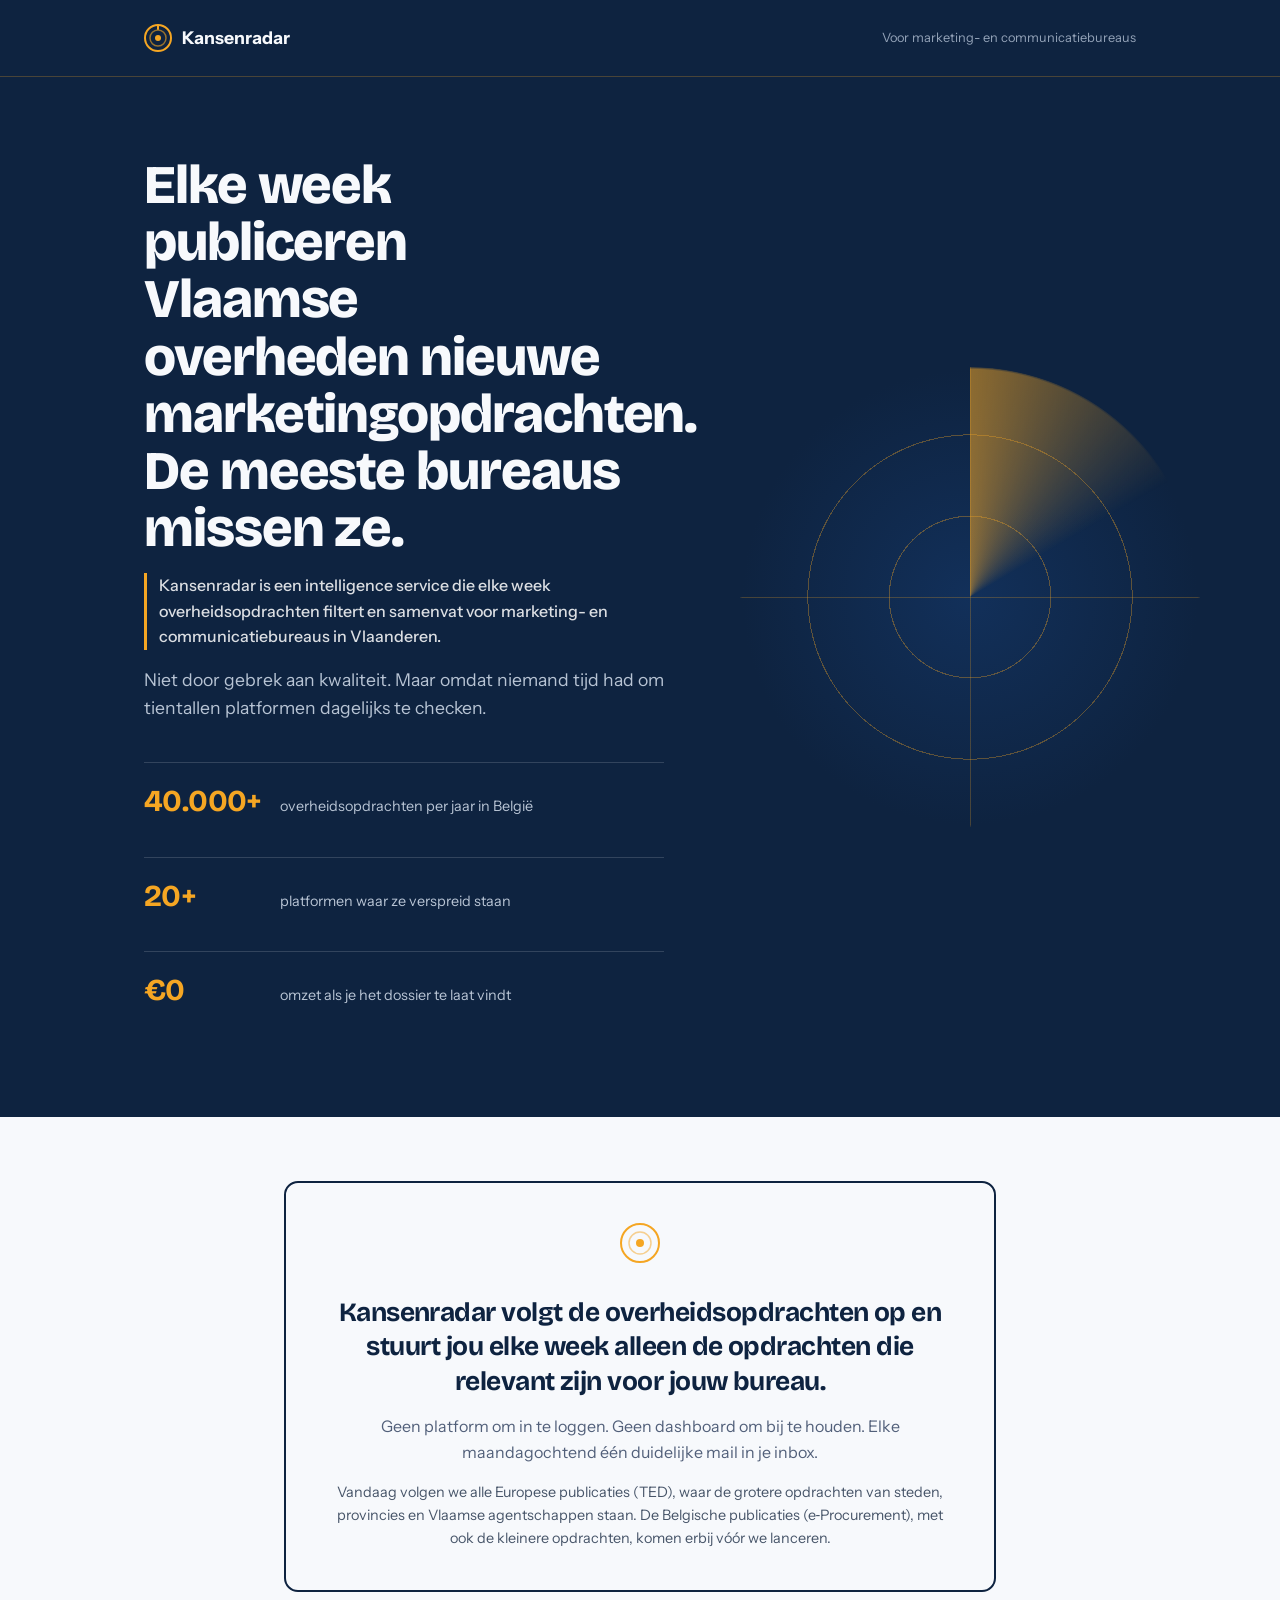
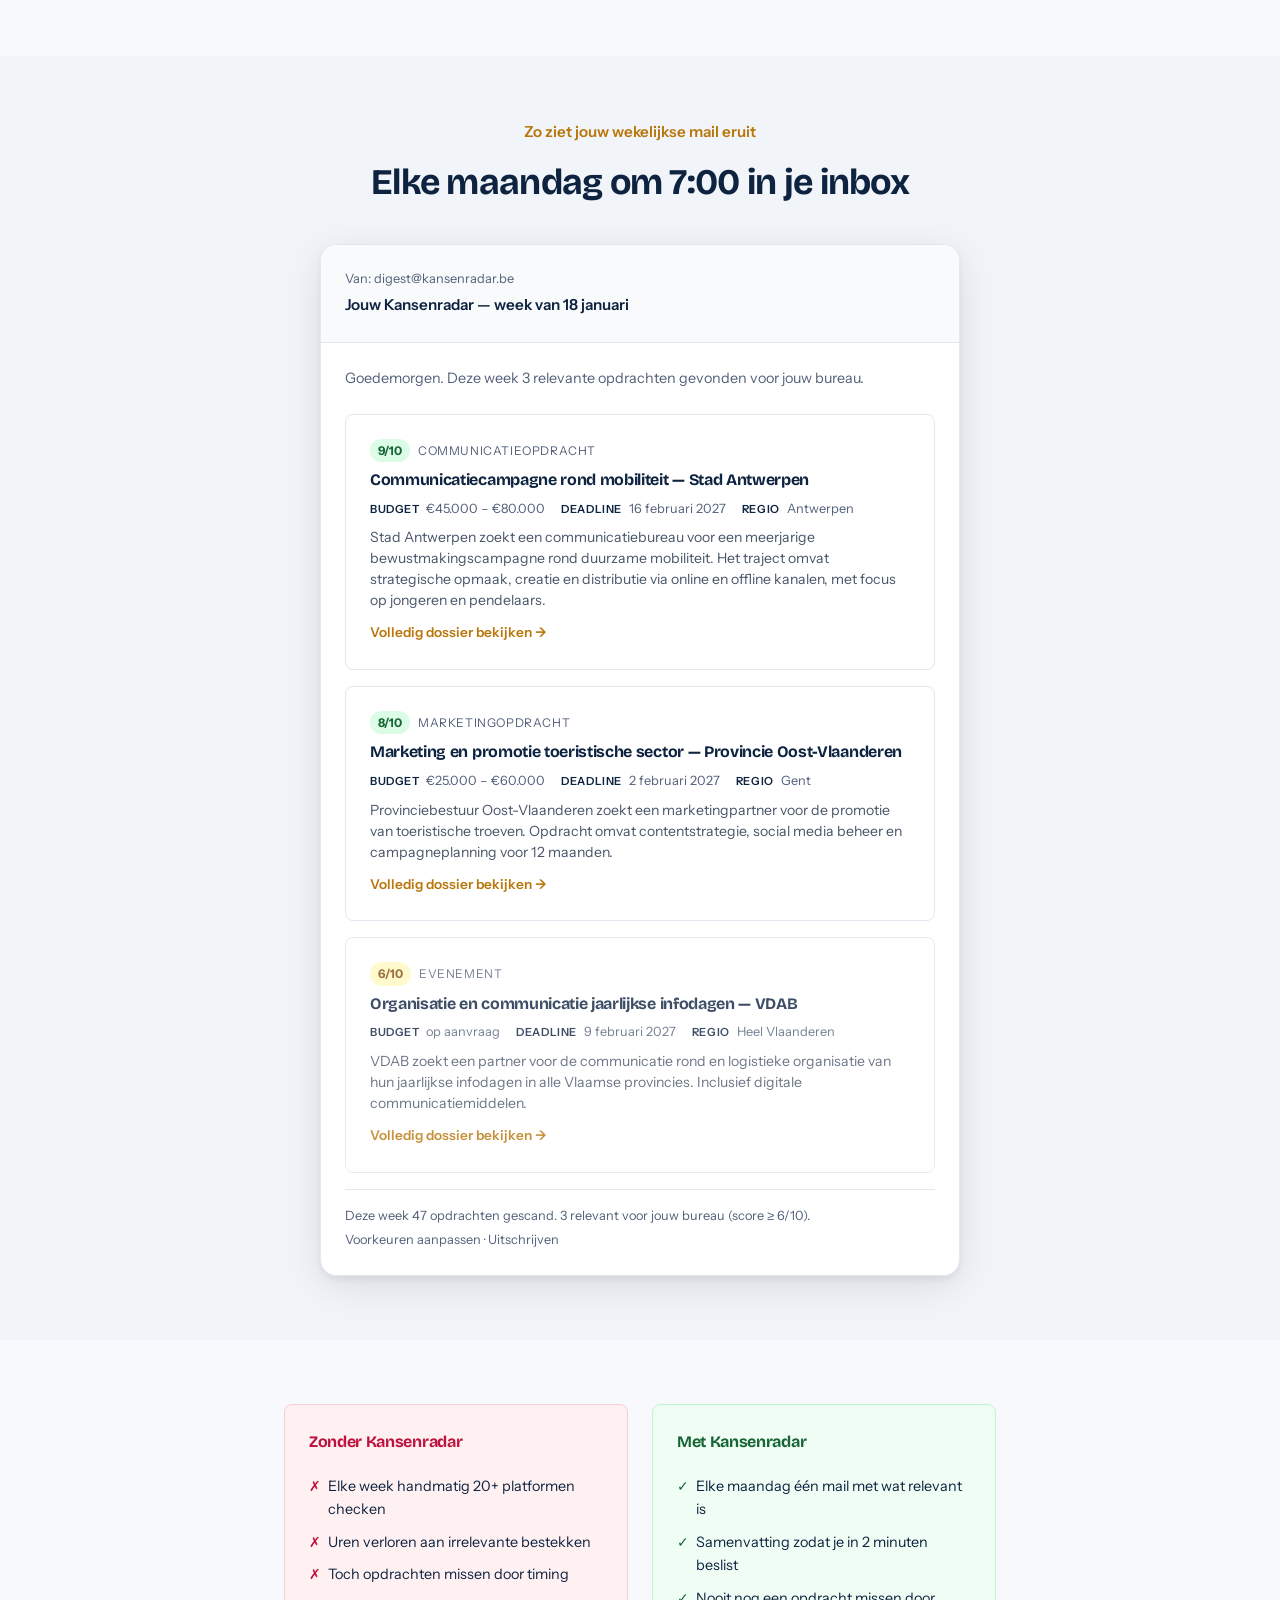
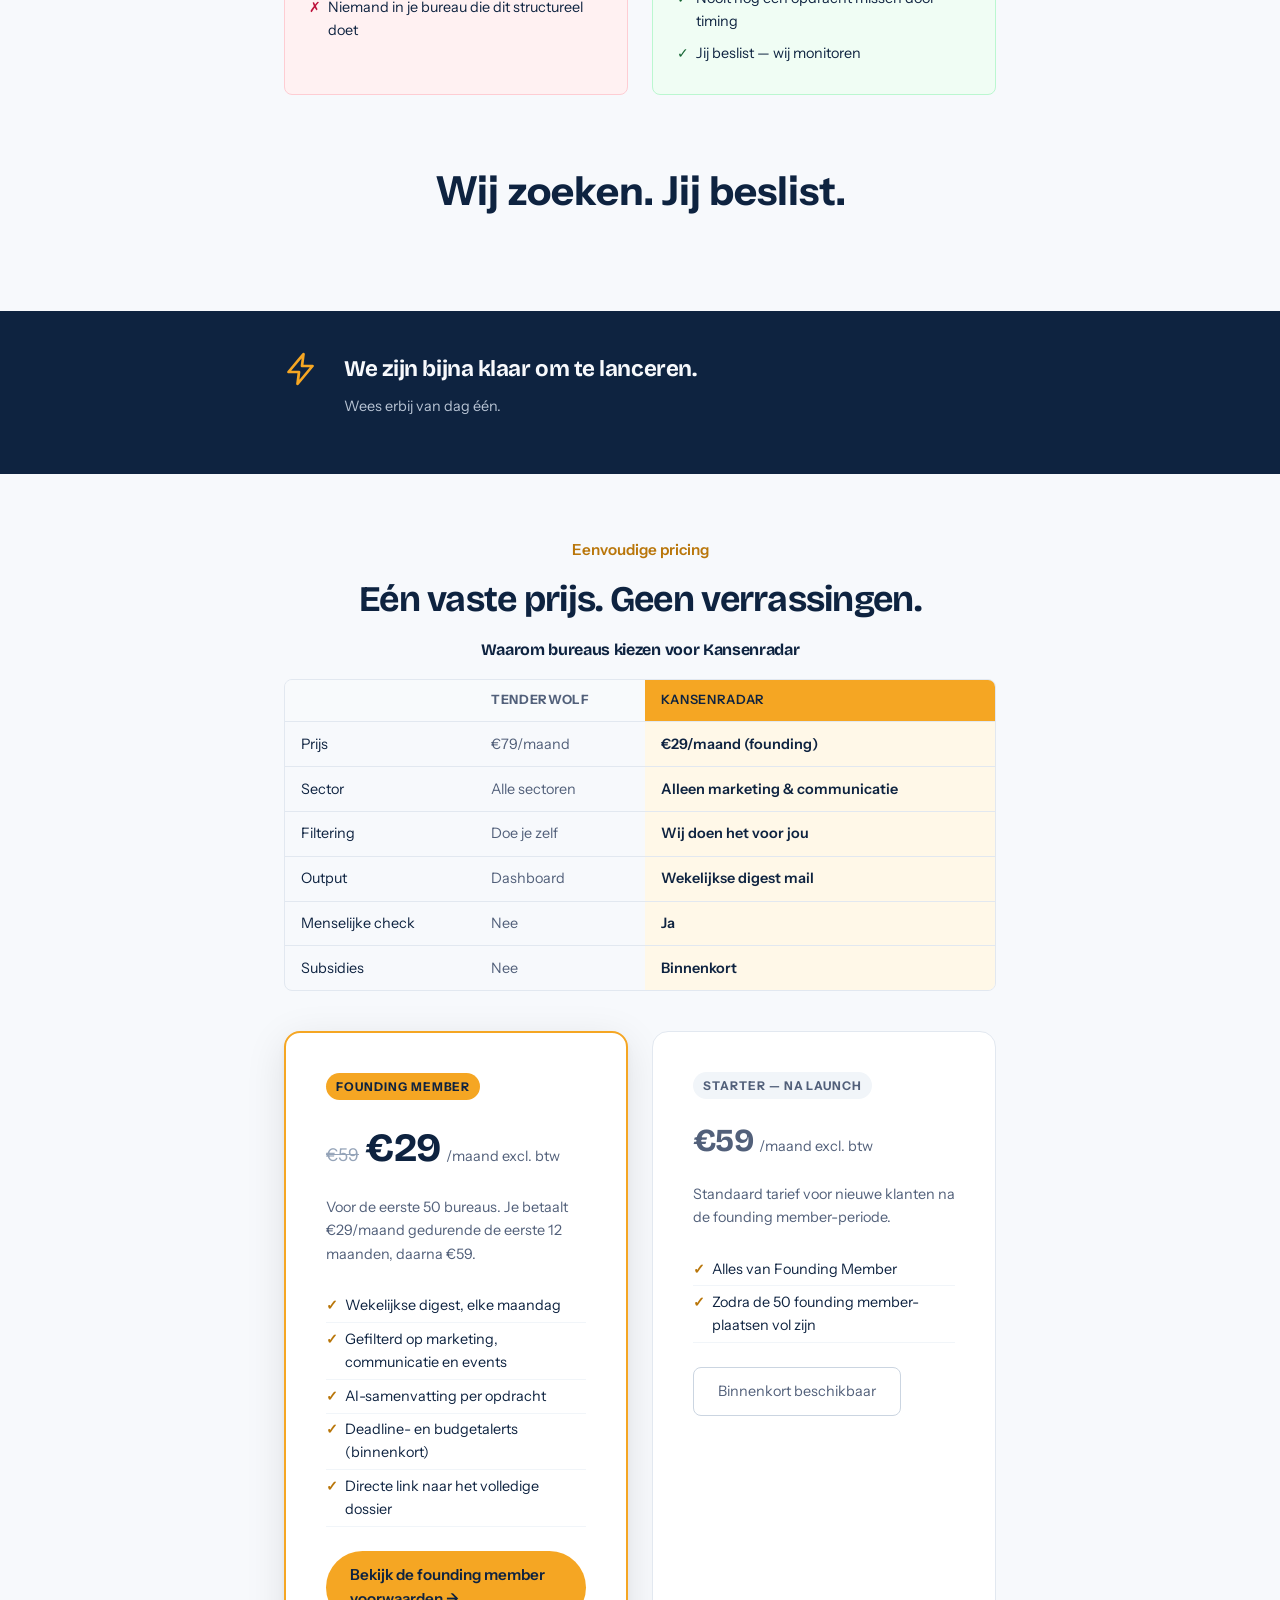
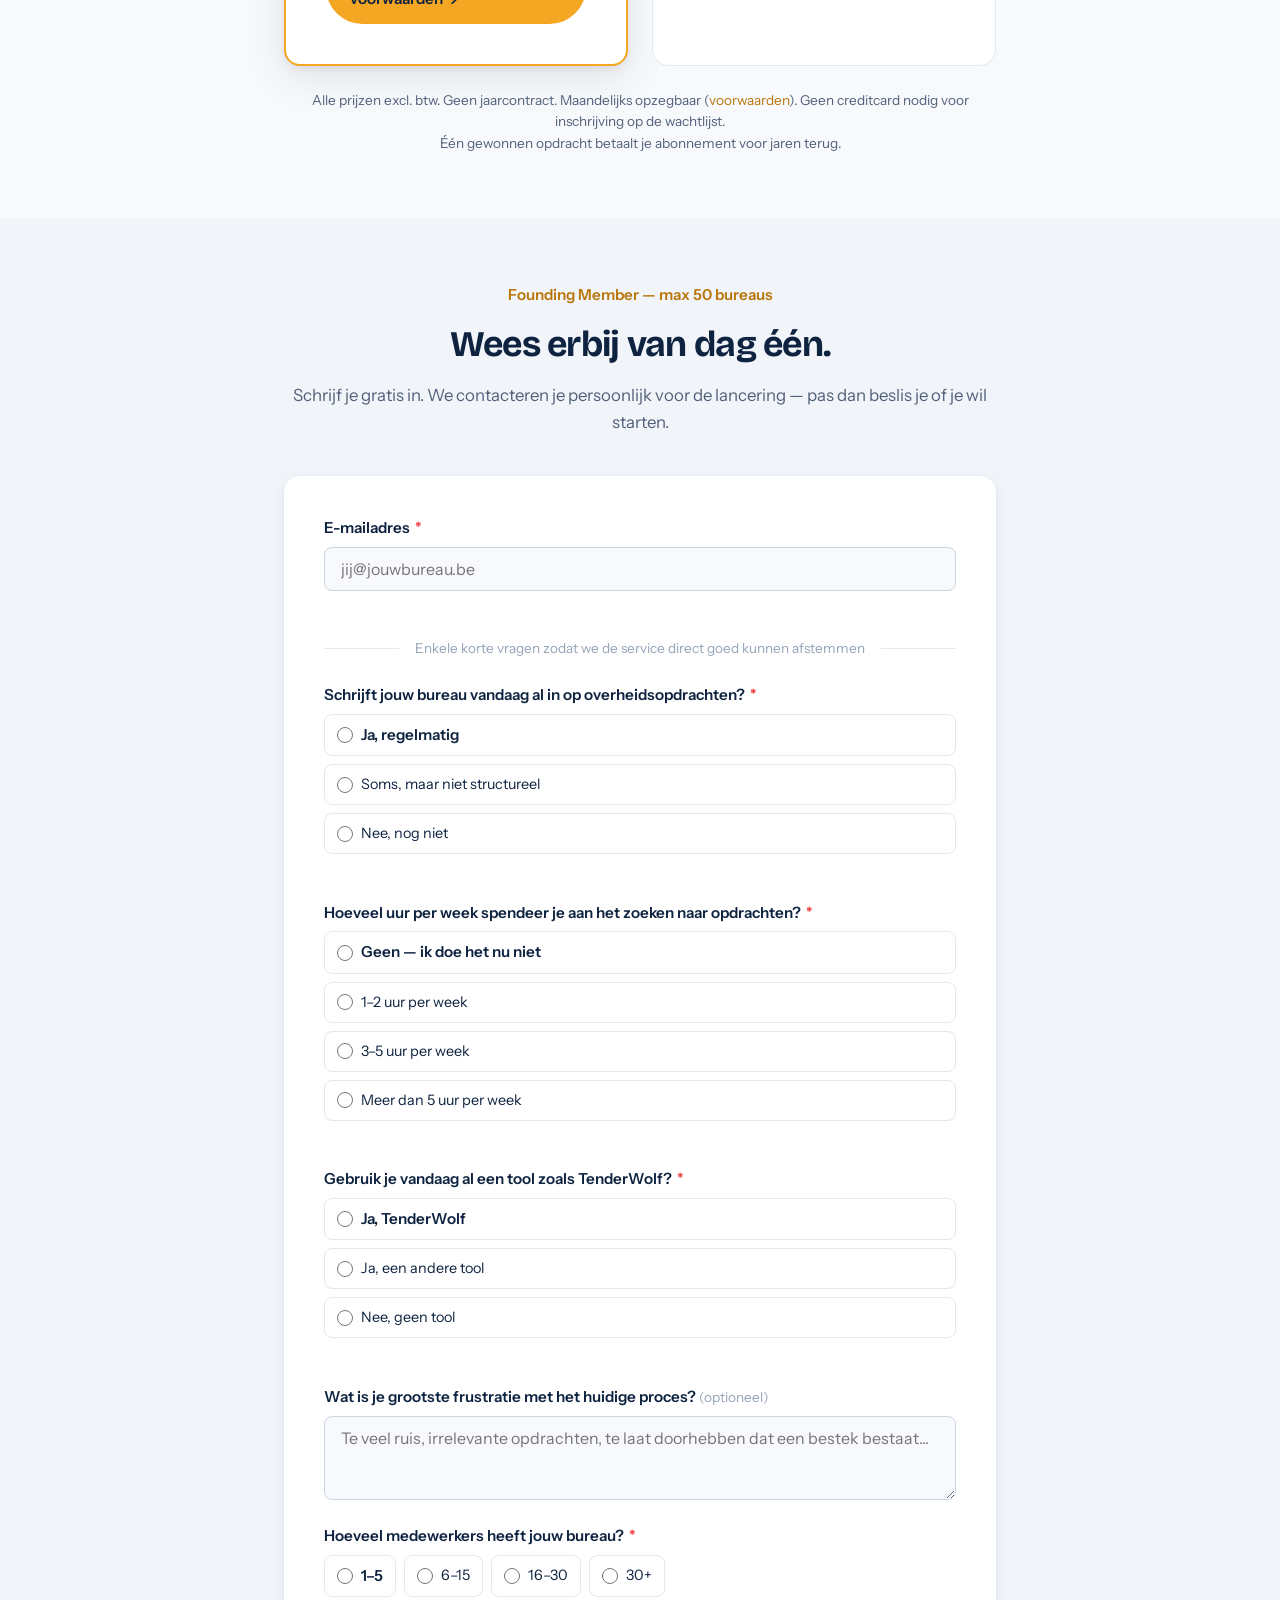
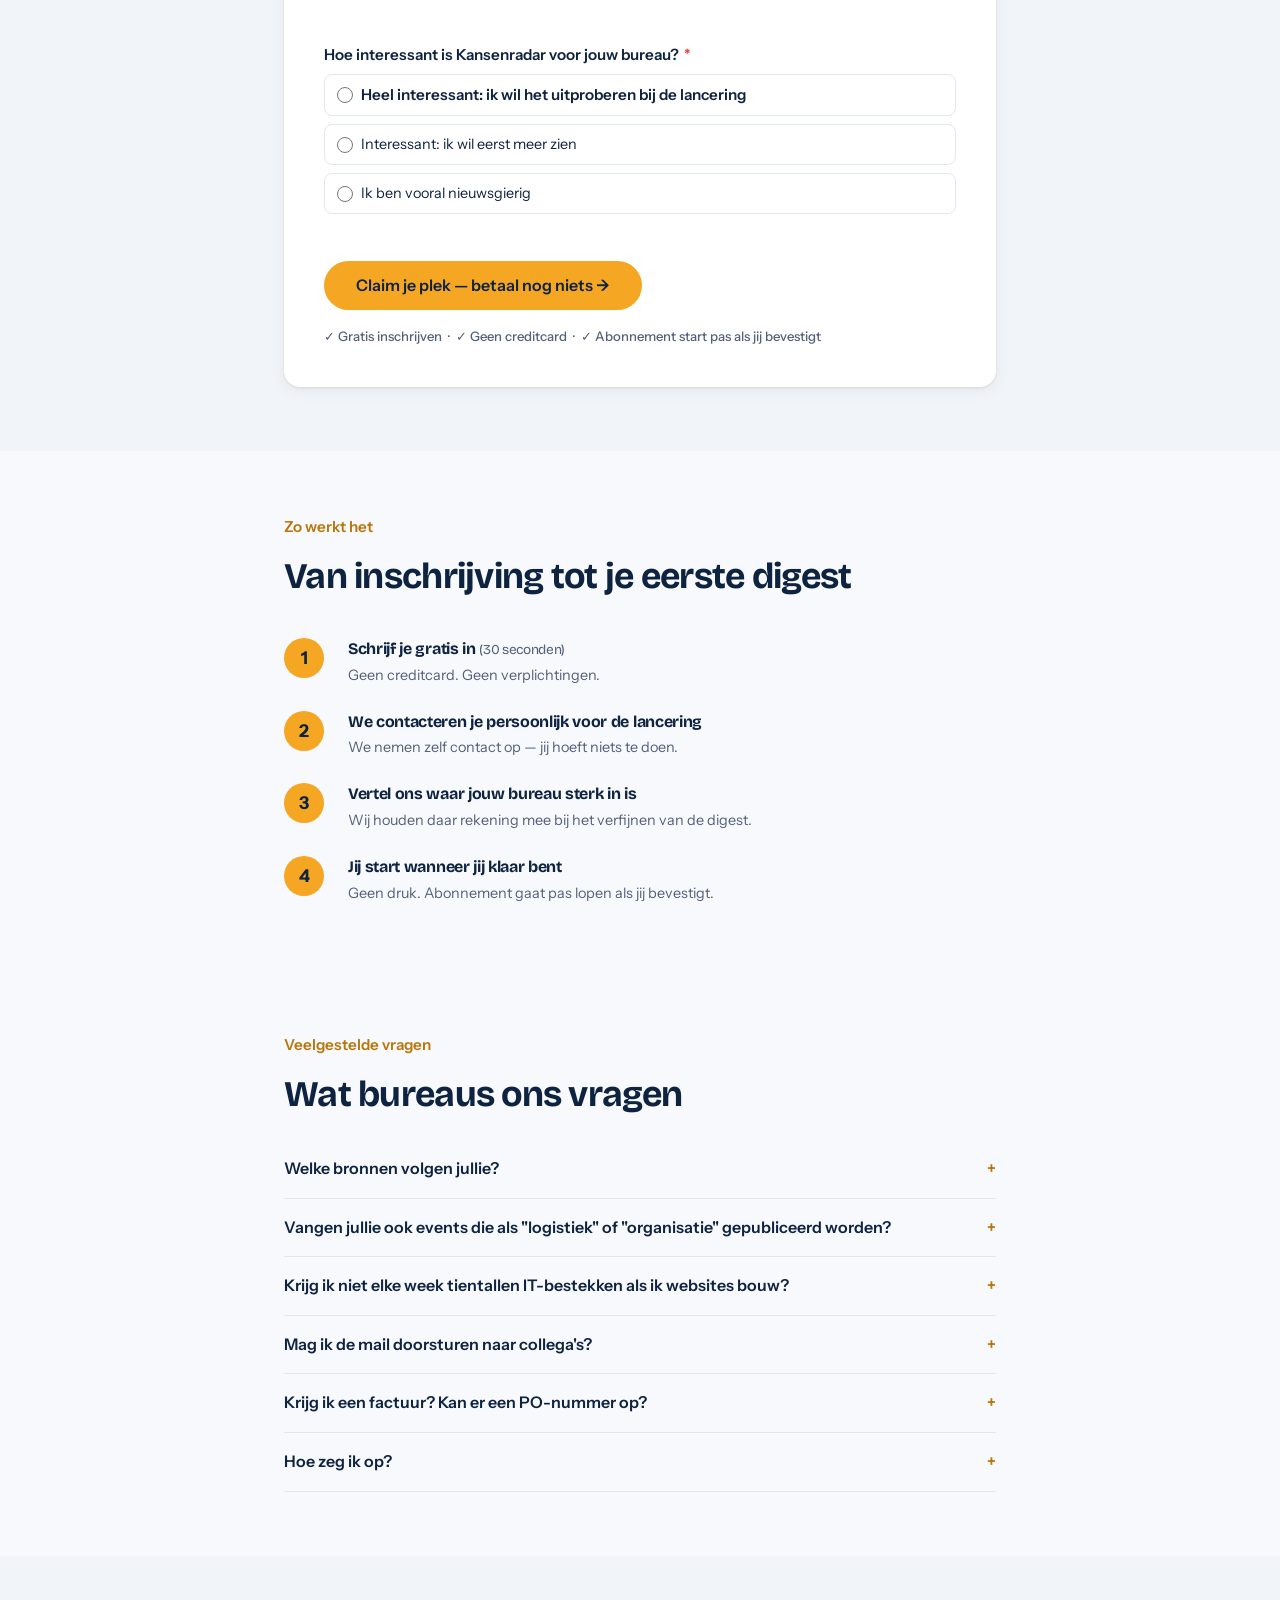
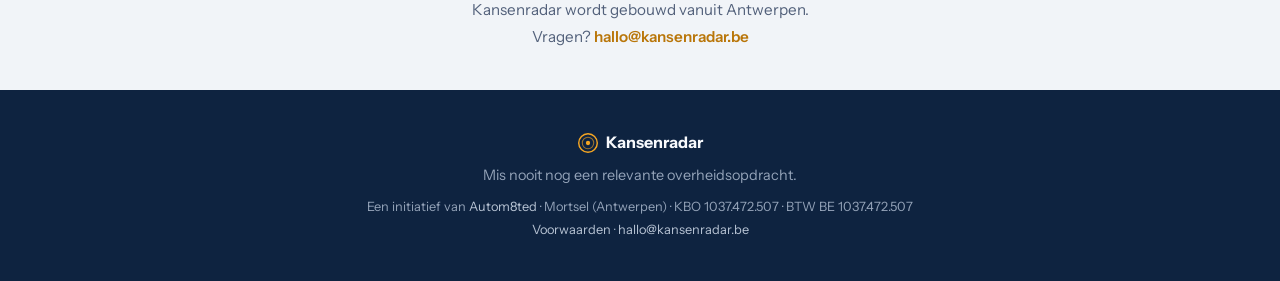
==== commit 41a9a084: "Align site promises with one-digest-for-all (filtering per agency later)" ====
--- a/site/index.html
+++ b/site/index.html
@@ -244,7 +244,7 @@
                                 <tr>
                                     <td>Sector</td>
                                     <td class="col-competitor">Alle sectoren</td>
-                                    <td class="col-us">Alleen jouw sector</td>
+                                    <td class="col-us">Alleen marketing &amp; communicatie</td>
                                 </tr>
                                 <tr>
                                     <td>Filtering</td>
@@ -281,8 +281,8 @@
                         </div>
                         <p class="pricing-desc">Voor de eerste 50 bureaus. Je betaalt €29/maand gedurende de eerste 12 maanden, daarna €59.</p>
                         <ul class="pricing-features">
-                            <li>Wekelijkse digest op maat</li>
-                            <li>Gefilterd op jouw sector en regio</li>
+                            <li>Wekelijkse digest, elke maandag</li>
+                            <li>Gefilterd op marketing, communicatie en events</li>
                             <li>AI-samenvatting per opdracht</li>
                             <li>Deadline- en budgetalerts (binnenkort)</li>
                             <li>Directe link naar het volledige dossier</li>
@@ -468,8 +468,8 @@
                     <div class="step">
                         <div class="step-number">3</div>
                         <div class="step-content">
-                            <h3>Samen stellen we je profiel in op jouw sector en regio</h3>
-                            <p>Zodat elke digest meteen relevant is voor jouw bureau.</p>
+                            <h3>Vertel ons waar jouw bureau sterk in is</h3>
+                            <p>Wij houden daar rekening mee bij het verfijnen van de digest.</p>
                         </div>
                     </div>
                     <div class="step">
